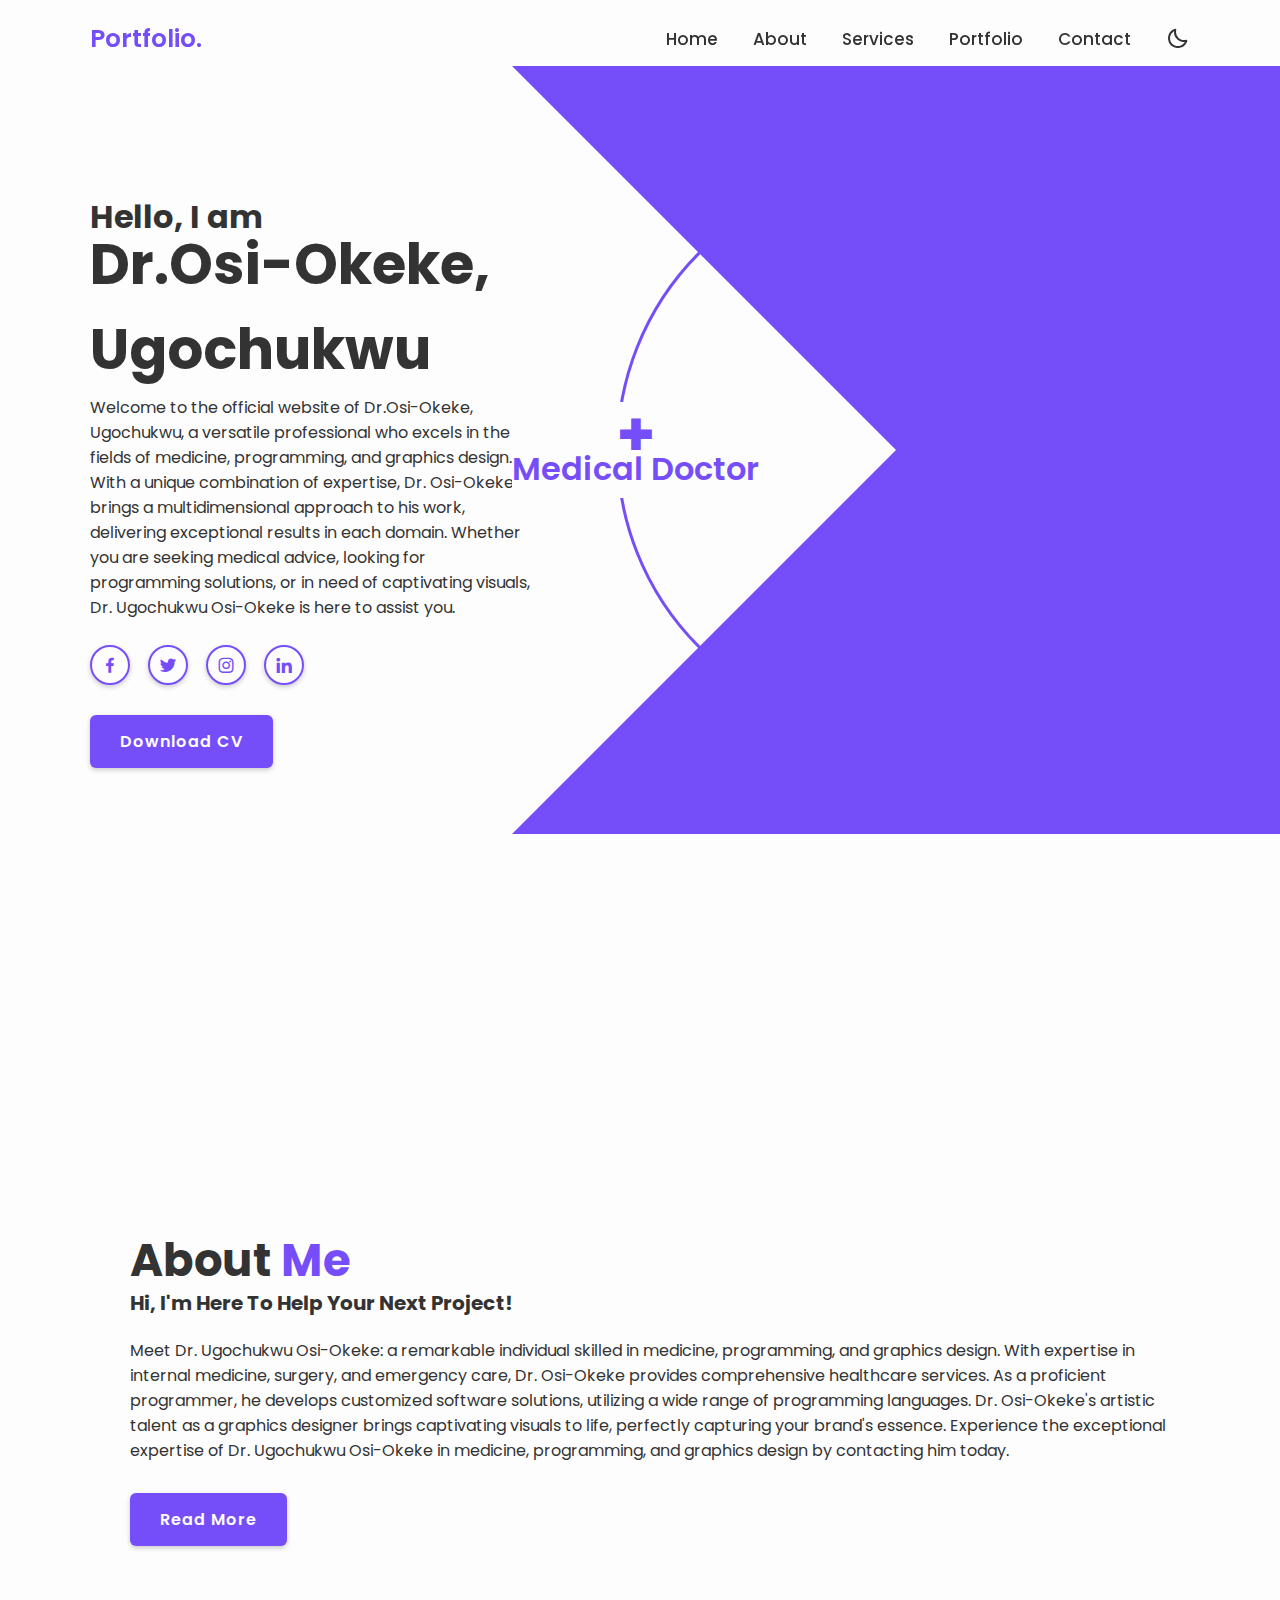
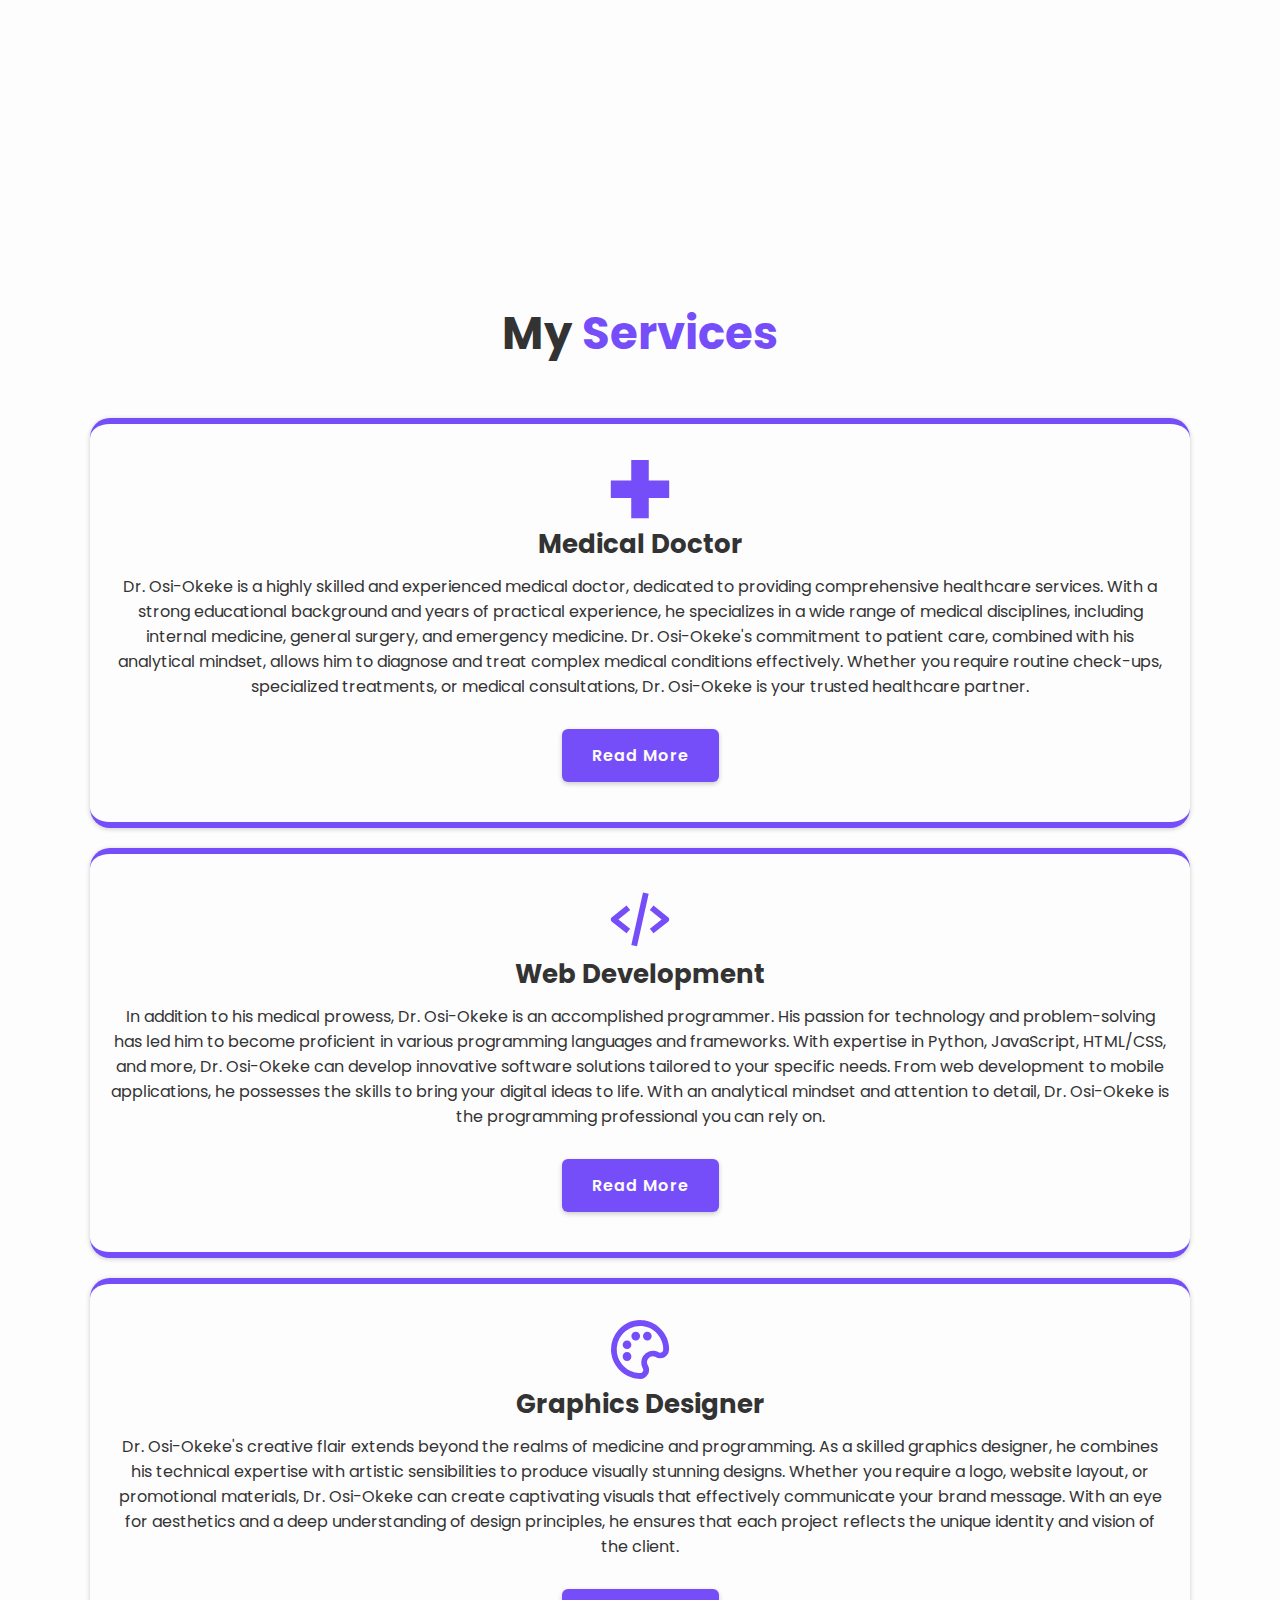
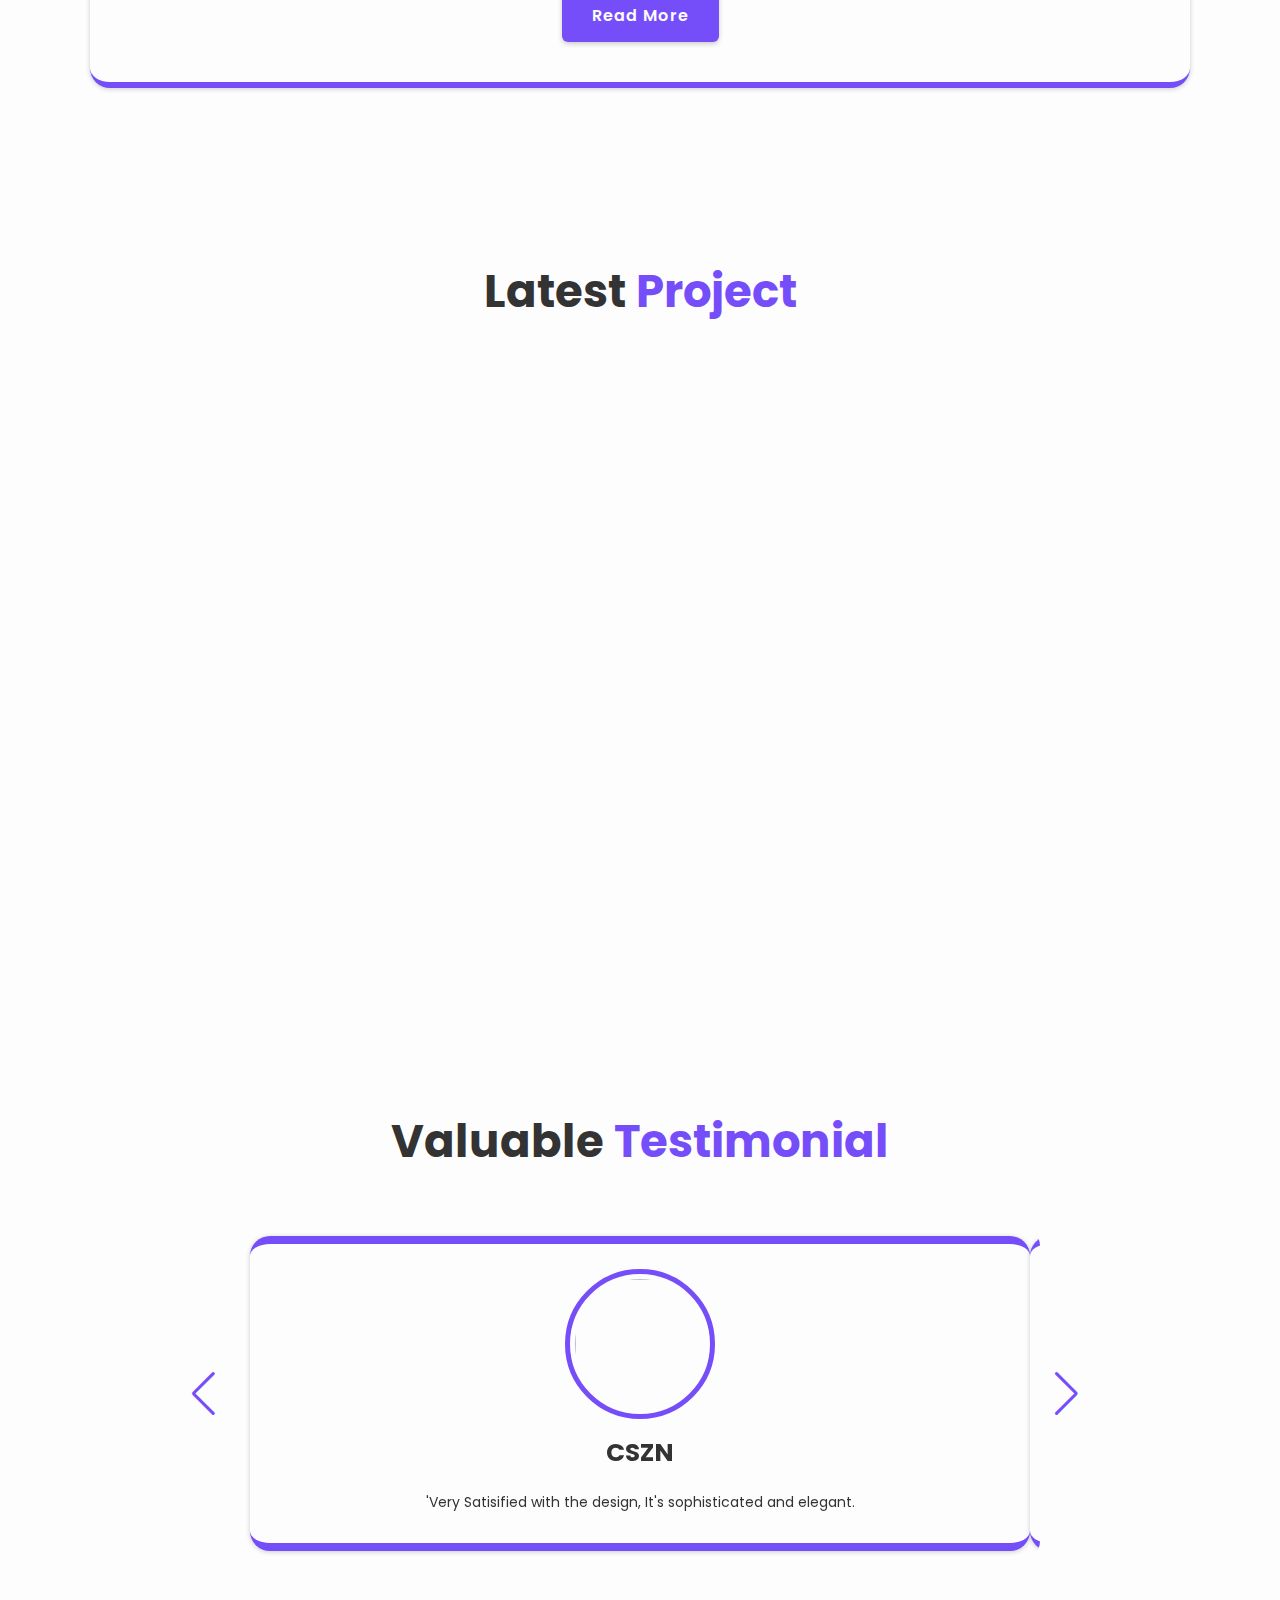
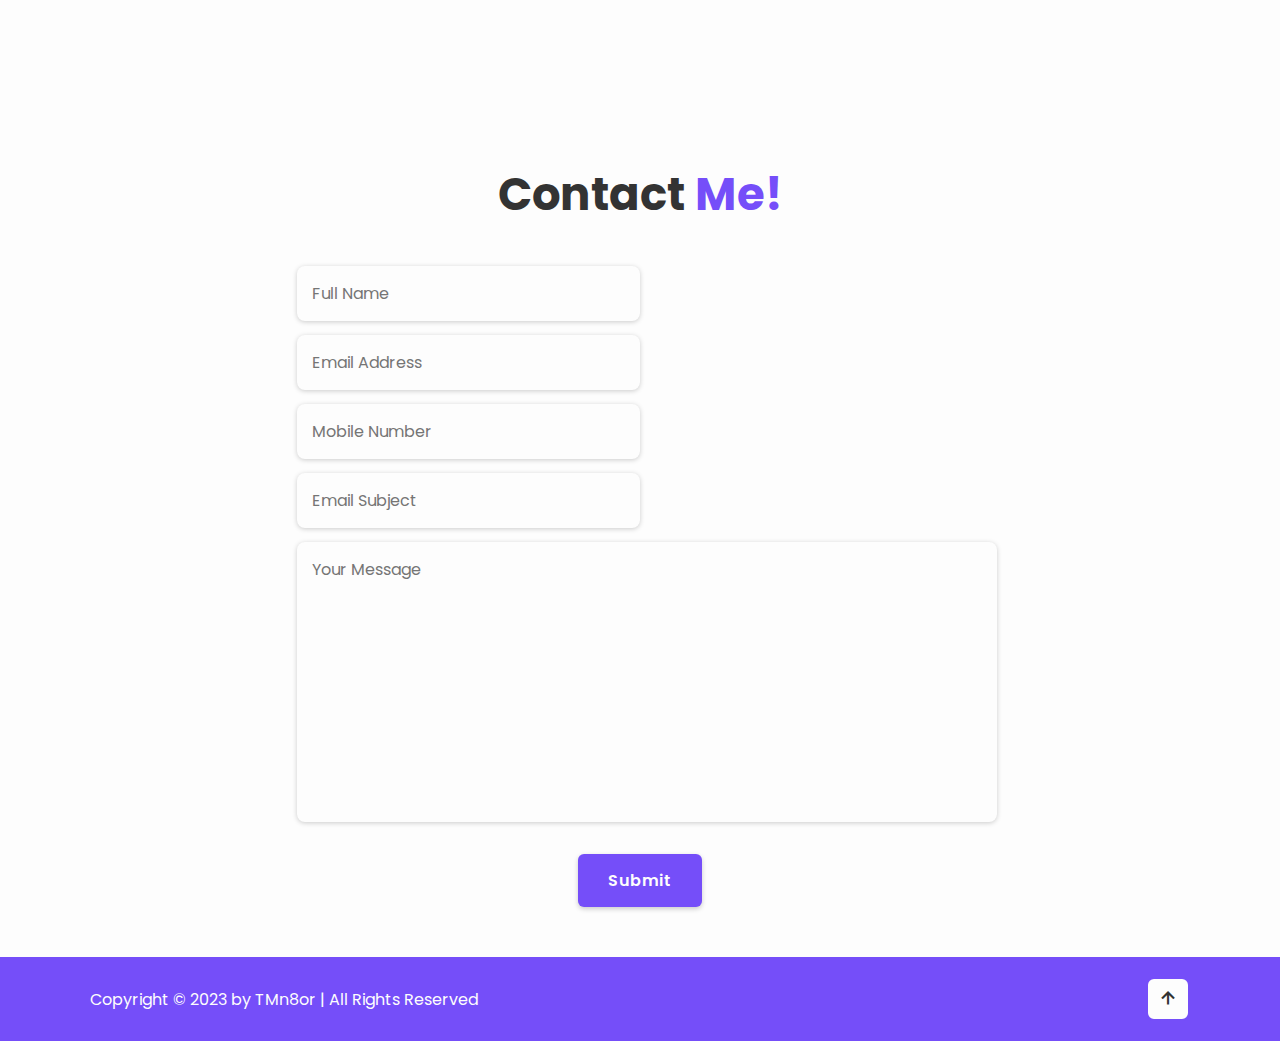
==== index.html @ 31e83e81 "Add files via upload" ====
<!DOCTYPE html>
<html lang="en">

<head>
  <meta charset="UTF-8">
  <meta http-equiv="X-UA-Compatible" content="IE=edge">
  <meta name="viewport" content="width=device-width, initial-scale=1.0">
  <title>Portfolio Personal</title>

<link rel="stylesheet" href="https://cdn.jsdelivr.net/npm/swiper@9/swiper-bundle.min.css" />

<link href='https://unpkg.com/boxicons@2.1.4/css/boxicons.min.css' rel='stylesheet'>

  <link rel="stylesheet" href="index.css">
</head>

<body>


  <header class="header">
    <a href="#" class="logo">Portfolio.</a>

    <nav class="navbar">
        <a href="#home" class="active">Home</a>
        <a href="#about">About</a>
        <a href="#services">Services</a>
        <a href="#portfolio">Portfolio</a>
        <a href="#contact">Contact</a>
    </nav>

    <div class="bx bx-moon" id="darkMode-icon"></div>

    <div class="bx bx-menu" id="menu-icon"></div>
  </header>


  <section class="home" id="home">
    <div class="home-content">
      <h3>Hello, I am</h3>
      <h1>Dr.Osi-Okeke, Ugochukwu</h1>
      <p> Welcome to the official website of Dr.Osi-Okeke, Ugochukwu, a versatile professional who excels in the fields of medicine,
      programming, and graphics design. With a unique combination of expertise, Dr. Osi-Okeke brings a multidimensional approach
      to his work, delivering exceptional results in each domain. Whether you are seeking medical advice, looking for
      programming solutions, or in need of captivating visuals, Dr. Ugochukwu Osi-Okeke is here to assist you.</p>

      <div class="social-media">
          <a href="https://www.facebook.com/ugochukwu.o.okeke"><i class='bx bxl-facebook'></i></a>
          <a href="https://twitter.com/Monsieur_Osi"><i class='bx bxl-twitter'></i></a>
          <a href="https://www.instagram.com/osi_.tm?utm_source=qr"><i class='bx bxl-instagram'></i></a>
          <a href="https://www.linkedin.com/public-profile/settings"><i class='bx bxl-linkedin'></i></a>
      </div>

      <a href="C:\Users\LENOVO\OneDrive\Desktop\Project I.O\New folder\source images\CV\Swift CV.docx" class="btn">Download CV</a>
    </div>

    <div class="profession-container">
      <div class="profession-box">
        <div class="profession" style="--i:0;"> 
          <i class='bx bx-plus-medical'></i>
           <h3>Medical Doctor</h3>
        </div>
        <div class="profession" style="--i:1;">
          <i class="bx bx-code-alt"></i>
          <h3>Web Developer</h3>
        </div>
        <div class="profession" style="--i:2;">
          <i class='bx bx-palette'></i>
          <h3>Graphics Designer</h3>
        </div>
        <div class="profession" style="--i:3;">
          <i class='bx bx-game'></i>
          <h3>Gamer</h3>
        </div>

        <div class="circle"></div>
      </div>

        <div class="overlay"></div>
    </div>

    <div class="home-img">
       <img src="C:\Users\LENOVO\OneDrive\Desktop\Project I.O\New folder\source images\image 1.png" alt="">
    </div>
          
  </section>

  <section class="about" id="about">
    <div class="about-img">
        <img src="C:\Users\LENOVO\OneDrive\Desktop\Project I.O\New folder\source images\image 12.png" alt="">
    </div>

    <div class="about-content">
      <h2 class="heading">About <span>Me</span></h2>
      <h3>Hi, I'm Here To Help Your Next Project!</h3>
      <p>Meet Dr. Ugochukwu Osi-Okeke: a remarkable individual skilled in medicine, programming, and graphics design. With expertise in
      internal medicine, surgery, and emergency care, Dr. Osi-Okeke provides comprehensive healthcare services. As a proficient
      programmer, he develops customized software solutions, utilizing a wide range of programming languages. Dr. Osi-Okeke's
      artistic talent as a graphics designer brings captivating visuals to life, perfectly capturing your brand's essence.
      Experience the exceptional expertise of Dr. Ugochukwu Osi-Okeke in medicine, programming, and graphics design by contacting him
      today.</p>
      <a href="#" class="btn">Read More</a>
    </div>
  </section>

<section class="services" id="services">
   <h2 class="heading">My<span> Services</span></h2>

   <div class="services-container">
    <div class="services-box">
      <i class='bx bx-plus-medical'></i>
      <h3>   Medical Doctor</h3>
      <p>Dr. Osi-Okeke is a highly skilled and experienced medical doctor, dedicated to providing comprehensive healthcare
      services. With a strong educational background and years of practical experience, he specializes in a wide range of
      medical disciplines, including internal medicine, general surgery, and emergency medicine. Dr. Osi-Okeke's commitment to
      patient care, combined with his analytical mindset, allows him to diagnose and treat complex medical conditions
      effectively. Whether you require routine check-ups, specialized treatments, or medical consultations, Dr. Osi-Okeke is
      your trusted healthcare partner.</p>
      <a href="#" class="btn">Read More</a>
    </div>

    <div class="services-container">
      <div class="services-box">
        <i class='bx bx-code-alt'></i>
        <h3>Web Development</h3>
        <p>In addition to his medical prowess, Dr. Osi-Okeke is an accomplished programmer. His passion for technology and
        problem-solving has led him to become proficient in various programming languages and frameworks. With expertise in
        Python, JavaScript, HTML/CSS, and more, Dr. Osi-Okeke can develop innovative software solutions tailored to your specific
        needs. From web development to mobile applications, he possesses the skills to bring your digital ideas to life. With an
        analytical mindset and attention to detail, Dr. Osi-Okeke is the programming professional you can rely on. </p>
        <a href="#" class="btn">Read More</a>
   </div>
  <div class="services-container">
    <div class="services-box">
      <i class='bx bx-palette'></i>
      <h3>Graphics Designer</h3>
      <p>Dr. Osi-Okeke's creative flair extends beyond the realms of medicine and programming. As a skilled graphics designer,
      he combines his technical expertise with artistic sensibilities to produce visually stunning designs. Whether you
      require a logo, website layout, or promotional materials, Dr. Osi-Okeke can create captivating visuals that effectively
      communicate your brand message. With an eye for aesthetics and a deep understanding of design principles, he ensures
      that each project reflects the unique identity and vision of the client. </p>
      <a href="#" class="btn">Read More</a>
    </div>


</section>

<section class="portfolio" id="portfolio">
  <h2 class="heading">Latest<span> Project</span></h2>
  <div class="portfolio-container">
    <div class="portfolio-box">
      <img src="C:\Users\LENOVO\OneDrive\Desktop\Project I.O\New folder\source images\image 5.png" alt="">
      <div class="portfolio-layer">
        <h4>Design Project</h4>
        <p>Sample 0 </p>
        <a href="#"><i class='bx bx-link-external'></i></a>
      </div>
    </div>

    <div class="portfolio-box">
      <img src="C:\Users\LENOVO\OneDrive\Desktop\Project I.O\New folder\source images\image 4.png"alt="">
      <div class="portfolio-layer">
        <h4>Design Project</h4>
        <p>Sample 1 </p>
        <a href="#"><i class='bx bx-link-external'></i></a>
      </div>
    </div>

    <div class="portfolio-box">
      <img src="C:\Users\LENOVO\OneDrive\Desktop\Project I.O\New folder\source images\image 7.png" alt="">
      <div class="portfolio-layer">
        <h4>Design Project</h4>
        <p>Sample 2</p>
        <a href="#"><i class='bx bx-link-external'></i></a>
      </div>
    </div>

    <div class="portfolio-box">
      <img src="C:\Users\LENOVO\OneDrive\Desktop\Project I.O\New folder\source images\image 2.jpg" alt="">
      <div class="portfolio-layer">
        <h4>Design Project</h4>
        <p>Sample 3 </p>
        <a href="#"><i class='bx bx-link-external'></i></a>
      </div>
    </div>

    <div class="portfolio-box">
      <img src="C:\Users\LENOVO\OneDrive\Desktop\Project I.O\New folder\source images\image 10.png" alt="">
      <div class="portfolio-layer">
        <h4>Design Project]</h4>
        <p>Sample 4</p>
        <a href="#"><i class='bx bx-link-external'></i></a>
      </div>
    </div>

    <div class="portfolio-box">
      <img src="C:\Users\LENOVO\OneDrive\Desktop\Project I.O\New folder\source images\image 9.png"alt="">
      <div class="portfolio-layer">
        <h4>Design Project</h4>
        <p>Sample 5 </p>
        <a href="#"><i class='bx bx-link-external'></i></a>
      </div>
    </div>
  </div>
</section>

<div class="testimonial-container">
  <h2 class="heading">Valuable<span> Testimonial</span></h2>
  
  
  <div class="testimonial-wrapper">
    <div class="testimonial-box mySwiper">
      <div class="testimonial-content swiper-wrapper">
        <div class="testimonial-slide swiper-slide">
          <img src="C:\Users\LENOVO\OneDrive\Desktop\Project I.O\New folder\source images\image 6.png" alt="">
          <h3>CSZN</h3>
          <p>'Very Satisified with the design, It's sophisticated and elegant.</p>
        </div>

        <div class="testimonial-slide swiper-slide">
          <img src= "C:\Users\LENOVO\OneDrive\Desktop\Project I.O\New folder\source images\image 13.png" alt="">
          <h3>UNMSA</h3>
          <p>'Been partners for years and the delivery of designs is efficient and exceptional'.</p>
        </div>

        <div class="testimonial-slide swiper-slide">
         <img src="C:\Users\LENOVO\OneDrive\Desktop\Project I.O\New folder\source images\image 7.png" alt="">
         <h3>Navire</h3>
         <p>'Great work. Very Satisified'</p>
        </div>
      </div>


      <div class="swiper-button-next"></div>
      <div class="swiper-button-prev"></div>
      <div class="swiper-pagination"></div>


    </div>
  </div>
</div>


<section class="contact" id="contact">
     <h2 class="heading">Contact<span> Me!</span></h2>

      <form action="submit.php" method="POST">
        <div class="input-box">
          <input type="text" placeholder="Full Name" id="fullname" name="fullname" required>
          <input type="email" placeholder="Email Address" id="email" name="email" required>
        </div>
        <div class="input-box">
          <input type="number" placeholder="Mobile Number" id="mobile" name="mobile" required>
          <input type="text" placeholder="Email Subject" id="subject" name="subject" required>
        </div>
        <textarea name="message" id="message" cols="30" rows="10" placeholder="Your Message" required></textarea>
        <input type="submit" value="Submit" class="btn">
      </form>
</section>


<footer>
  <div class="footer-text">
      <p>Copyright &copy; 2023 by TMn8or | All Rights Reserved</p>
  </div>

  <div class="footer-iconTop">
    <a href="#home"><i class='bx bx-up-arrow-alt'></i></a>
  </div>
</footer>

    <script src="https://unpkg.com/scrollreveal"></script>

    <script src="https://cdn.jsdelivr.net/npm/swiper@9/swiper-bundle.min.js"></script>

    <script src="C:\Users\LENOVO\OneDrive\Desktop\Project I.O\New folder\index.js"></script>

</body>

</html>
---- index.css ----
@import url('https://fonts.googleapis.com/css2?family=Poppins:ital,wght@0,100;0,200;0,300;0,400;0,500;0,600;0,700;0,800;0,900;1,700&display=swap');

* {
    margin: 0;
    padding: 0;
    box-sizing: border-box;
    text-decoration: none;
    border: none;
    outline: none;
    scroll-behavior: smooth;
    font-family: 'Poppins', sans-serif;
}

:root {
  --bg-color: #fdfdfd;
  --text-color: #333;
  --main-color: #754ef9;
  --white-color: #fdfdfd;
  --shadow-color: rgba(0, 0, 0, .2);
}

.dark-mode {
    --bg-color: #0b061f;
    --text-color: #fdfdfd;
    --shadow-color: rgba(0, 0, 0, .7);
}

html {
    font-size: 62.5%;
    overflow-x: hidden;
}

body{
   background: var(--bg-color);
   color: var(--text-color);
}

.header {
   position: fixed;
   top: 0;
   left: 0;
   width: 100%;
   padding: 2rem 7%;
   background: transparent;
   display: flex;
   align-items: center;
   z-index: 100;
   transition: .5s;
}

.header.sticky {
    background: var(--bg-color);
    box-shadow: 0 .1rem 1rem var(--shadow-color);
}

.logo {
    font-size: 2.5rem;
    color: var(--main-color);
    font-weight: 600;
    cursor: default;
    margin-right: auto;
}

.navbar {
    display: flex;
    justify-content: space-between;
    align-items: center;
    height: 100%;
    transition: all 0.3s ease-in-out;
}

.navbar a {
    position: relative;
    font-size: 1.7rem;
    color: var(--text-color);
    font-weight: 500;
    margin-left: 3.5rem;
}

.header.sticky .navbar a {
    color: var(--text-color)
}

.header.sticky .navbar a.active {
    color: var(--main-color);
}

.navbar a.active::before {
   content: '';
   position: absolute;
   left: 0;
   bottom: -6px;
   width: 100%;
   height: .2rem;
   background: var(--white-color);
}

.header.sticky .navbar a::before {
    background: var(--main-color);
    opacity: .7;
}

#darkMode-icon {
    font-size: 2.4rem;
    color: var(--text-color);
    cursor: pointer;
    padding-left: 35px;
}

.header.sticky #darkmode-icon {
    color: var(--text-color);
    opacity: .9 ;
}


#menu-icon {
    font-size: 3.6rem;
    color: var(--text-color);
    display: none;
}



section {
    min-height: 100vh;
    padding: 10rem 7% 2rem;
}

.home {
    display: flex;
    align-items: center;
}

.home .home-content{
    max-width: 44rem;  
}

.home-content h3{
    font-size: 3.2rem;
    font-weight: 700;
    line-height: .3;

}

.home-content h1{
    font-size: 5.6rem;
    font-weight: 700;
    margin-bottom: .3rem;
}

.home-content p{
    font-size: 1.6rem;
}

.home-content .social-media a{
    display: inline-flex;
    justify-content: center;
    align-items: center;
    width: 4rem;
    height: 4rem;
    background: transparent;
    border: .2rem solid var(--main-color);
    border-radius: 50%;
    box-shadow: 0 .2rem .5rem var(--shadow-color);
    font-size: 2rem;
    color: var(--main-color);
    margin: 2.5rem 1.5rem 3rem 0;
}

.home-content .social-media a:hover {
    background: var(--main-color);
    color: var(--white-color);
}

.btn{
    display: inline-block;
    padding: 1.2rem 2.8rem;
    background: var(--main-color);
    border-radius: .6rem;
    box-shadow: 0 .2rem .5rem var(--shadow-color);
    font-size: 1.6rem;
    color: var(--white-color);
    letter-spacing: .1rem;
    font-weight: 600;
    border: .2rem solid transparent;
    transition: .5s ease;
}

.btn:hover {
    background: transparent;
    color: var(--main-color);
    border-color: var(--main-color);
}

.home .profession-container {
    position: absolute;
    top: 50%;
    right: 0;
    transform: translateY(-50%);
    width: 768px;
    height: 768px;
    overflow: hidden;
    pointer-events: none;
}

.home .profession-container .profession-box{
    position: absolute;
    top: 0;
    right: 0;
    width: 768px;
    height: 768px;
    border-radius: 50%;
    display: flex;
    justify-content: center;
    align-items: center;
    animation: professionRotate 13s ease-out infinite;
}

@keyframes professionRotate {
    0%,
    20% {
        transform: rotate(-0deg);
    }
    25%,
    45% {
        transform: rotate(-90deg);
    }
    50%,
    70% {
        transform: rotate(-180deg);
    }
    75%,
    95% {
        transform: rotate(-270deg);
    }
    100% {
        transform: rotate(-360deg);
    }
}

.home .profession-box .profession {
    position: absolute;
    left: 0;
    display: flex;
    align-items: center;
    flex-direction: column;
    color: var(--main-color);
    transform: rotate(calc(360deg / 4 * var(--i)));
    transform-origin: 384px;
    background: var(--bg-color);
    padding: 13px 0;
}

.home .profession-box .profession:nth-child(1){
    margin-right: 15px;
}

.home .profession-box .profession:nth-child(2),
.home .profession-box .profession:nth-child(4) {
    padding-bottom: 20px;
}
.home .profession i{
    font-size: 3.8rem;
}

.home .profession h3{
    font-size: 3.2rem;
    line-height: 1;
    font-weight: 600;
}

.home .profession-box .circle{
    width: 560px;
    height: 560px;
    border: 3px solid var(--main-color);
    border-radius: 50%;
}

.home .profession-container .overlay {
    position: absolute;
    top: 0;
    right: 0;
    width: 0;
    height: 0;
    border-top: 384px solid var(--main-color);
    border-right: 384px solid var(--main-color);
    border-bottom: 384px solid var(--main-color);
    border-left: 384px solid transparent;
}

.home-img img {
    position: absolute;
    bottom: 0;
    right: 0;
    width: 45%;
    pointer-events: none;
    padding: 1rem;
    padding-left: 9rem;
}

span {
    color: var(--main-color);
}

.about {
    display: flex;
    justify-content: center;
    align-items: center;
    gap: 4rem;
}

.about-img img {
    width: 40vw;
}

.heading {
    font-size: 4.5rem;
    text-align: center;
}

.about-content h2 {
    text-align: left;
    line-height: 1.2;
}

.about-content h3 {
    font-size: 2rem;
}

.about-content p {
    font-size: 1.6rem;
    margin: 2rem 0 3rem;
}

.services {
    min-height: auto;
    padding-bottom: 7rem;
}

.services h2{
    margin-bottom: 5rem;
}

.services .services-container {
    display: flex;
    justify-content: center;
    align-items: center;
    flex-wrap: wrap;
    gap: 2rem;
}

.services-container .services-box {
    flex: .1 1 auto;
    background: var(--bg-color);
    padding: 3rem 2rem 4rem;
    border-radius: 2rem;
    box-shadow: 0 .1rem .5rem var(--shadow-color);
    text-align: center;
    border-top: .6rem solid var(--main-color);
    border-bottom: .6rem solid var(--main-color);
    transition: .5s ease;
}

.services-container .services-box:hover {
    box-shadow: 0 .1rem 2rem var(--shadow-color);
    transform: scale(1.02);
}

.services-box i {
    font-size: 7rem;
    color: var(--main-color);
}

.services-box h3{
    font-size: 2.6rem;
    transition: .5s ease;
}

.services-box:hover h3{
    color: var(--main-color);
}

.services-box p{
    font-size: 1.6rem;
    margin: 1rem 0 3rem;
}

.portfolio {
    padding-bottom: 10rem;
}

.portfolio h2{
    margin-bottom: 4rem;
}

.portfolio .portfolio-container {
    display: grid;
    grid-template-columns: repeat(3, 1fr);
    align-items: center;
    gap: 10px;
}

.portfolio-container .portfolio-box {
    position: relative;
    display: flex;
    border-radius: 2rem;
    box-shadow: 0 0 1rem rgba(0, 0, 0, .1);
    overflow: hidden;
}

 .portfolio-box img {
    width: 100%;
    transition: .5s ease;
 }

.portfolio-box:hover img {
    transform: scale(1.1);
}

 .portfolio-box .portfolio-layer {
    position: absolute;
    bottom: 0;
    left: 0;
    width: 100%;
    height: 100%;
    background: linear-gradient(rgba(0, 0, 0, .1),var(--main-color));
    color: var(--white-color);
    display: flex;
    justify-content: center;
    align-items: center;
    flex-direction: column;
    text-align: center;
    padding: 0 4rem;
    opacity: 0;
    transition: .5s ease;
 }

.portfolio-box:hover .portfolio-layer {
    opacity: 1;
}

 .portfolio-layer h4 {
    font-size: 3rem;
 }

 .portfolio-layer p {
    font-size: 1.6rem;
    margin: 3rem 0 1rem;
 }

 .portfolio-layer a {
    display: inline-flex;
    justify-content: center;
    align-items: center;
    width: 5rem;
    height: 5rem;
    background: var(--white-color);
    border-radius: 50%;
 }

 .portfolio-layer a i {
    font-size: 2rem;
    color: #333;
 }

 .testimonial-container {
    display: flex;
    align-items: center;
    flex-direction: column;
    width: 100%;
    padding: 5rem 1rem;
 }

 .testimonial-container .testimonial-wrapper {
    position: relative;
    max-width: 90rem;
    width: 100%;
    padding: 5rem;
 }


.testimonial-wrapper .testimonial-box {
    padding: 1rem;
    border-radius: 2rem;
    overflow: hidden;
}

 .testimonial-content .testimonial-slide {
    display: flex;
    align-items: center;
    flex-direction: column;
    background: var(--bg-color);
    border-radius: 2rem;
    box-shadow: 0 .1rem .5rem var(--shadow-color);
    padding: 3rem 5rem;
    border-top: .8rem solid var(--main-color);
    border-bottom: .8rem solid var(--main-color);
 }

 .testimonial-slide img {
    width: 14rem;
    height: 14rem;
    object-fit: cover;
    border-radius: 50%;
    border: .5rem solid var(--bg-color);
    outline: .5rem solid var(--main-color);
 }

 .testimonial-slide h3 {
    font-size: 2.5rem;
    margin: 2rem 0;
 }

 .testimonial-slide p {
    font-size: 1.4rem;
    text-align: center;
 }

 .testimonial-box .swiper-button-next,
 .testimonial-box .swiper-button-prev {
     color: var(--main-color);
 }

 .testimonial-box .swiper-button-prev {
    right: 0;
 }

 .testimonial-box .swiper-button-prev {
    left: 0;
 }

 .testimonial-box .swiper-pagination-bullet{
    background: rgba(0, 0, 0, .8);
 }

 .testimonial-box .swiper-pagination-bullet-active {   background: var(--main-color);
 }


.contact h2 {
    margin-bottom: 3rem;
}

.contact form {
    max-width: 70rem;
    margin: 1rem auto;
    text-align: center;
    margin-bottom: 3rem;
}

.contact form .input-box {
    display: flex;
    justify-content: space-between;
    flex-wrap: wrap;

}

.contact form .input-box input, .contact form textarea {
    width: 100%;
    padding: 1.5rem;
    font-size: 1.6rem;
    color: var(--text-color);
    background: var(--bg-color);
    border-radius: .8rem;
    margin: .7rem;
    box-shadow: 0 .1rem .5rem var(--shadow-color);
}

.contact form .input-box input {
    width: 49%;
}

.contact form textarea {
    resize: none;
}

.contact form .btn {
    margin-top: 2rem;
    cursor: pointer;
}

footer {
    display:flex;
    justify-content: space-between;
    align-items: center;
    flex-wrap: wrap;
    padding: 2rem 7%;
    background: var(--main-color);
}


.footer-text p {
    font-size: 1.6rem;
    color: var(--white-color);
}

.footer-iconTop a {
    display: inline-flex;
    justify-content: center;
    align-items: center;
    padding: .8rem;
    background: var(--white-color);
    border-radius: .8rem;
    border: .2rem solid var(--main-color);
    outline: .2rem solid transparent;
    transition: .5s ease;
}

.footer-iconTop a:hover {
    outline-color: var(--white-color);
}


.footer-iconTop a i {
    font-size: 2.4rem;
    color: #333;
}



@media (max-width: 1200px) {
    html {
        font-size: 55%;
    }

    .home .portfolio-container {
        height: 85.8rem;
    }

    .home .portfolio-container .profession-box {
        right: -12rem;
        height: 85.8rem;
    }

    .home .portfolio-container .overlay {
        right: -9rem;
    }
}

@media (max-width: 1024px) {
    .header {
        padding: 2rem 3%;
    }

    section {
        padding: 10rem 3% 2rem;
    }

    .home .portfolio-container .portfolio-box {
        right: -22rem;
    }

    .home .portfolio-container .overlay {
        right: -15rem;
    }
}

@media (max-width: 991px) {
    .navbar a:nth-child(1),
    .navbar a:nth-child(2) {
    color: var(--main-color);
    }

    .navbar a.active::before {
        background: var(--main-color);
        opacity: .7;
    }

    .home .home-content {
        max-width: 50rem;
    }

    .home .portfolio-container .portfolio-box{
        right: -45rem;
    }

    .home .portfolio-container .overlay {
        right: -39.5rem;
    }

    .home-img img {
        display: none;
    }

}

.services,
.portfolio {
    padding-bottom: 7rem;
}

.contact {
    min-height: auto;
}

.footer {
    padding: 2rem 3%;
}

@media (max-width: 768px) {
    #menu-icon {
        display: block;
    }


    #darkMode-icon {
        position: absolute;
        right: 7rem;
        font-size: 2.6rem;
        color: var(--text-color);
        margin-bottom: .1rem;
    }



    .navbar {
        position: absolute;
        top: 100%;
        left: 0;
        width: 100%;
        padding: 1rem 3%;
        background: var(--bg-color);
        border-top: .1rem solid rgba(0, 0, 0, .2);
        box-shadow: 0 .5rem 1rem 0,0,0,rgba(0, 0, 0, .1);
        display: none;
    }

    .navbar.active {
         display: block;
    }

    .navbar a {
        display: block;
        font-size: 2rem;
        margin: 3rem 0;
        color: var(--text-color);
    }

    .navbar a:nth-child(1),
    .navbar a:nth-child(2) {
        color: var(--text-color);
    }

    .navbar a.active {
        color: var(--main-color);
    }

    .navbar a::before {
        display: none;
    }

    .home {
        padding: 0 3% 23rem;
        justify-content: center;
        text-align: center;
    }

    .home-content h3 {
        font-size: 2.6rem;
    }

    .home-content h1 {
        font-size: 5rem;
    }

    .home-content .social-media a {
        margin: 2.5rem .75rem 3rem;
    }

    .home .profession-container {
        left: 0;
        width: 100%;
        height: 100%;
    }

    .home .profession-container .profession-box {
        position: fixed;
        top: 60%;
        left: 0;
        border-radius: 0;
        width: 100%;
    }

    .home .profession-box .profession {
        padding: 0 13px;
        left: auto;
        transform-origin: 0;
    }

    .home .profession-box .profession:nth-child(1) {
        transform: rotate(-90deg) translate(-120px, -210px);
    }

    .home .profession-box .profession:nth-child(1) i {
            margin-right: 0;
    }

    .home .profession-box .profession:nth-child(2) {
        transform: rotate(0deg) translate(0, -335px);
    }

    .home .profession-box .profession:nth-child(3) {
        transform: rotate(90deg) translate(-115px, -450px);
    }

    .home .profession-box .profession:nth-child(4) {
        transform: rotate(180deg) translate(-220px, -335px);
    }

    .home .profession-box .circle {
        position: fixed;
        width: 670px;
        height: 670px;
        z-index: -1;
    }
    


    .home .profession-container .overlay {
        position: fixed;
        top: 70rem;
        left: 50%;
        right: 0;
        transform: rotate(90deg) translate(-50%, 50%) scaleY(3);
        border-width: 23.9rem;
    }

    .about {
        flex-direction: column-reverse;
        text-align: center;
    }

    .about-content h2 {
        text-align: center;
    }

    .about-img img {
        width: 70vw;
        margin-top: -2rem;
    }

    .services h2,
    .portfolio h2 {
        margin-bottom: 3rem;
    }

    .portfolio .portfolio-container {
        grid-template-columns: repeat(2, 1fr);
    }

    .testimonial-container .testimonial-wrapper {
        padding: 5rem 0;
    }

    .testimonial-content .testimonial-slide {
        padding: 3rem 2rem;
    }

    .testimonial-box .swiper-button-next,
    .testimonial-box .swiper-button-prev {
        display: none;
    }
}

@media (max-width: 617px) {
    .portfolio .portfolio-container {
        grid-template-columns: 1fr;
    }
}

@media (max-width: 450px) {
    html {
        font-size: 50%;
    }

    #darkMode-icon {
        right: 6rem;
    }

    .home {
        padding: 0 3% 30rem;
    }

    .home .profession-box .profession:nth-child(1) {
        transform: rotate(-90deg) translate(-110px, -220px);
    }

    .home .profession-box .profession:nth-child(2) {
        transform: rotate(0deg) translate(5px, -335px);
    }

        .home .profession-box .profession:nth-child(3) {
            transform: rotate(90deg) translate(-105px, -440px);
        }

        .home .profession-box .profession:nth-child(4) {
            transform: rotate(180deg) translate(-210px, -335px);
        }

        .contact form .input-box input {
            width: 100%;
        }
}


@media (max-width: 365px) {
    .about-img img {
        width: 90vw;
    }

    .footer {
        flex-direction: column-reverse;
    }

    .footer p {
        text-align: center;
        margin-top: 2rem;
    }
}
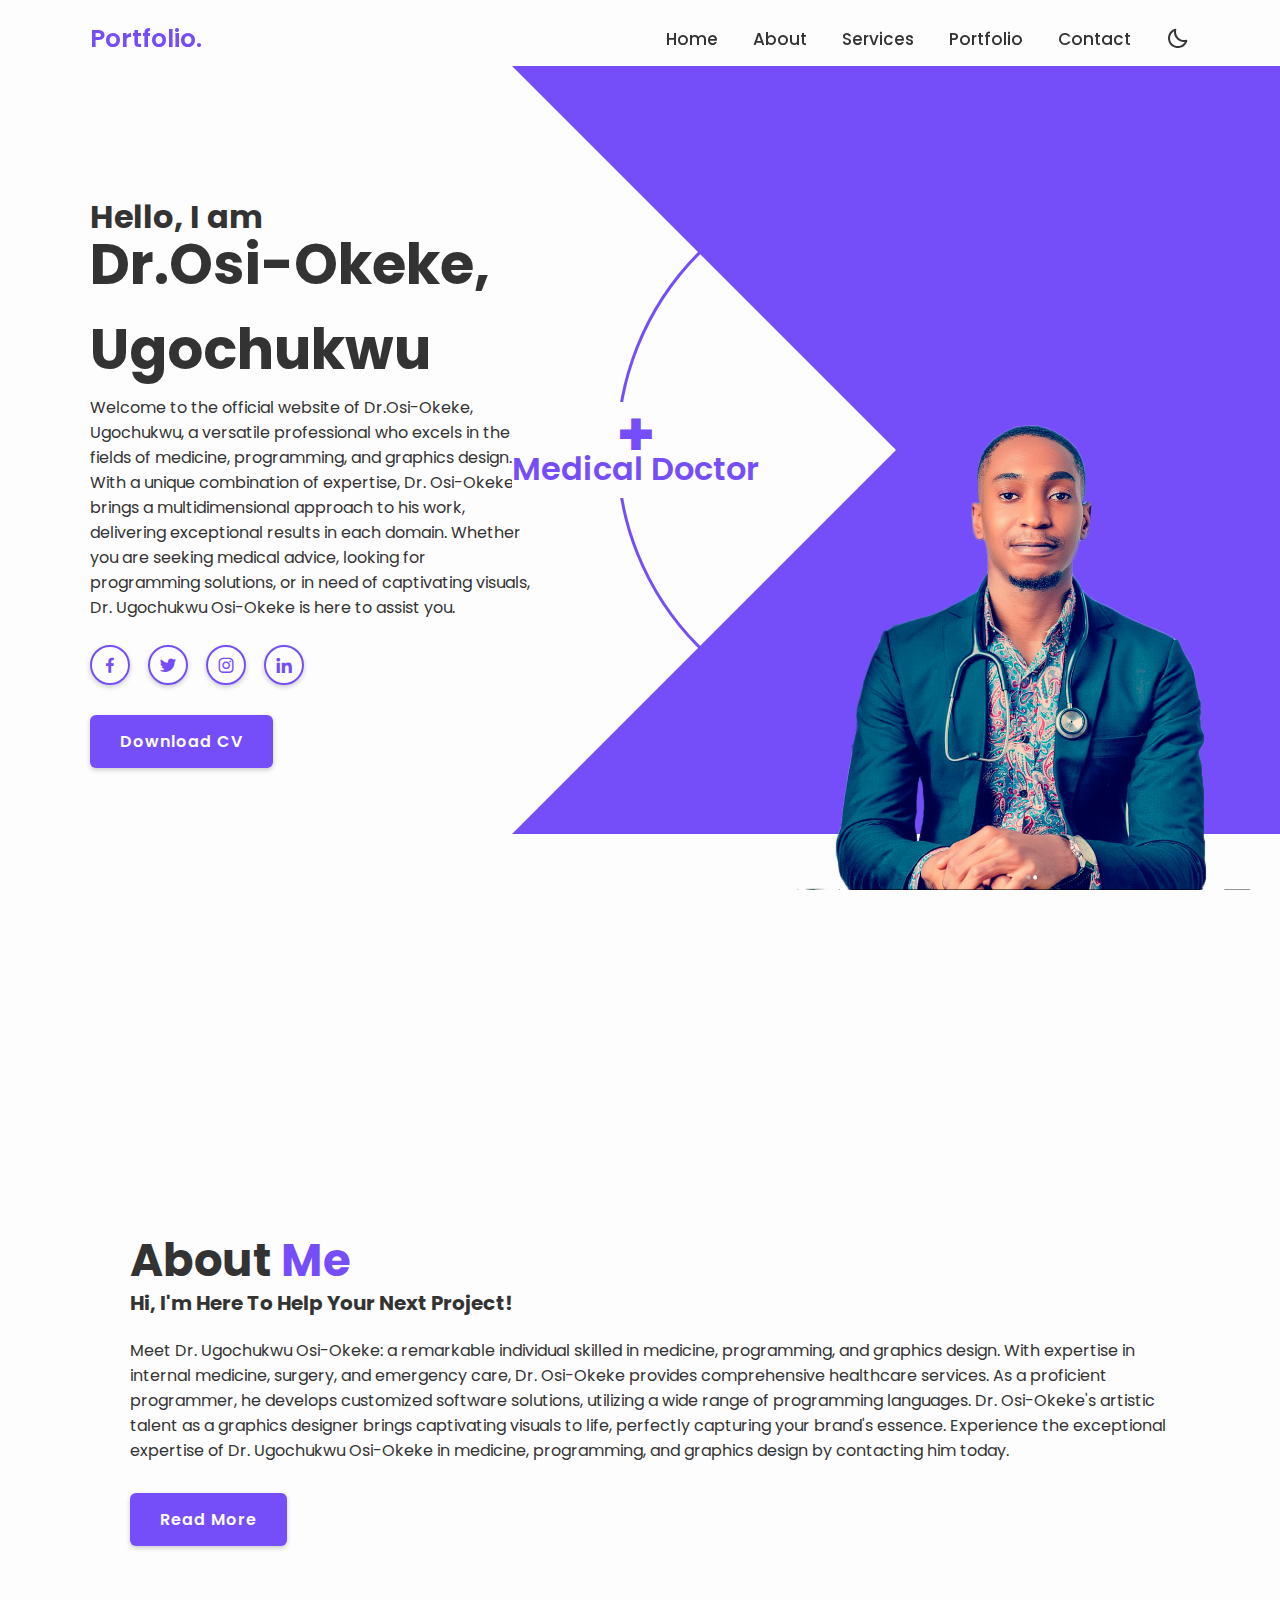
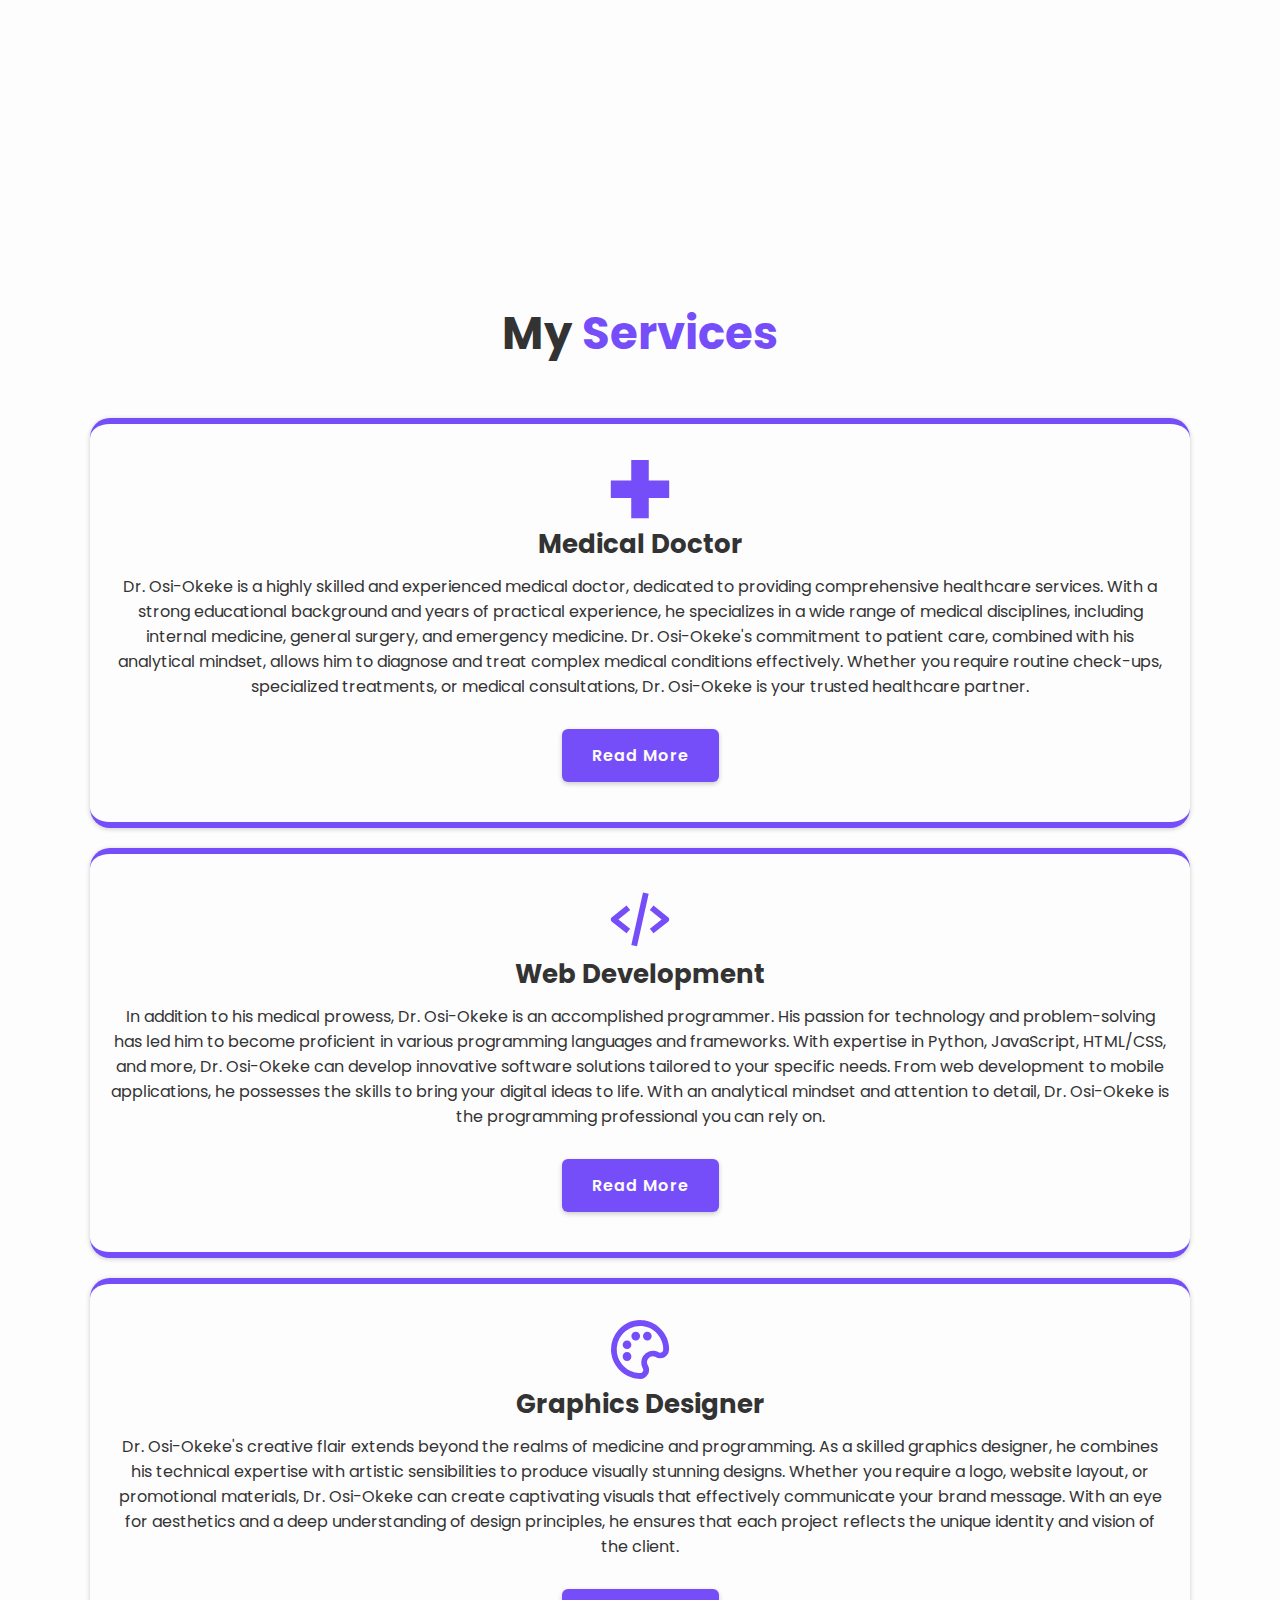
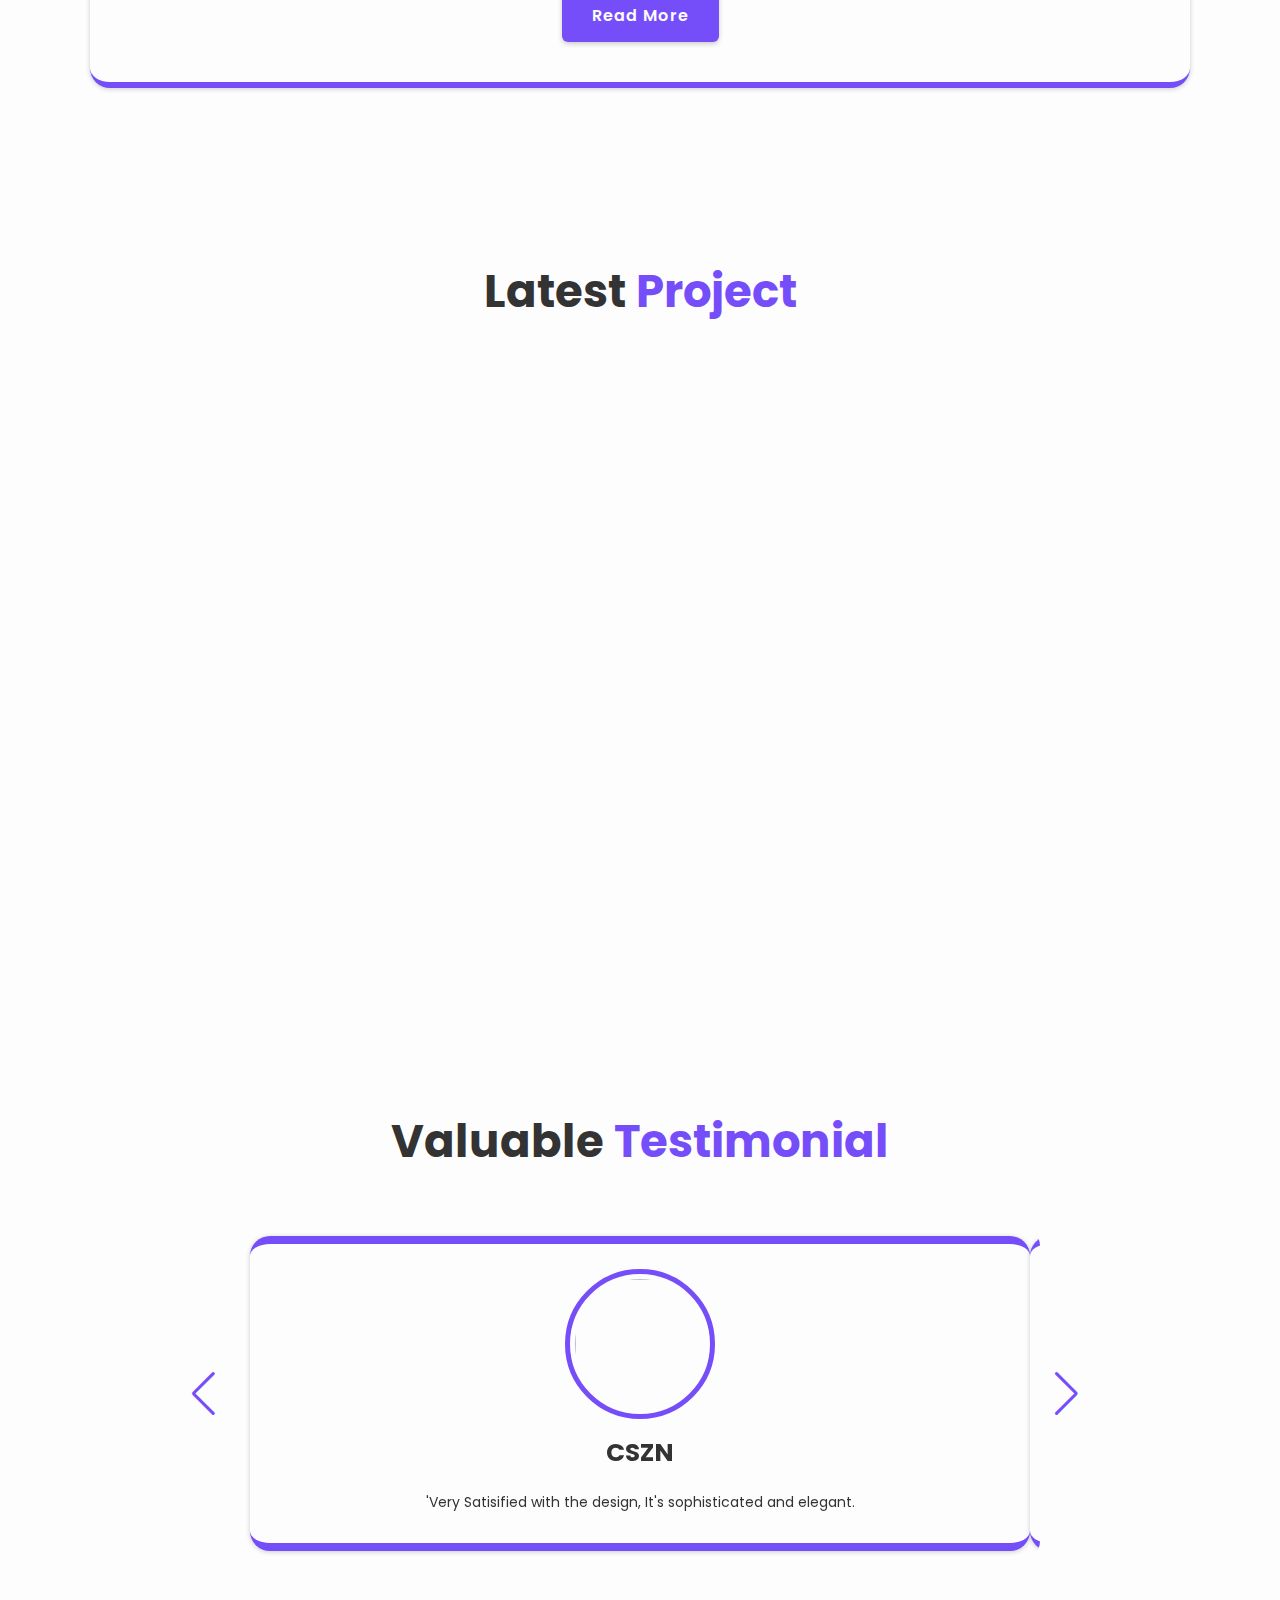
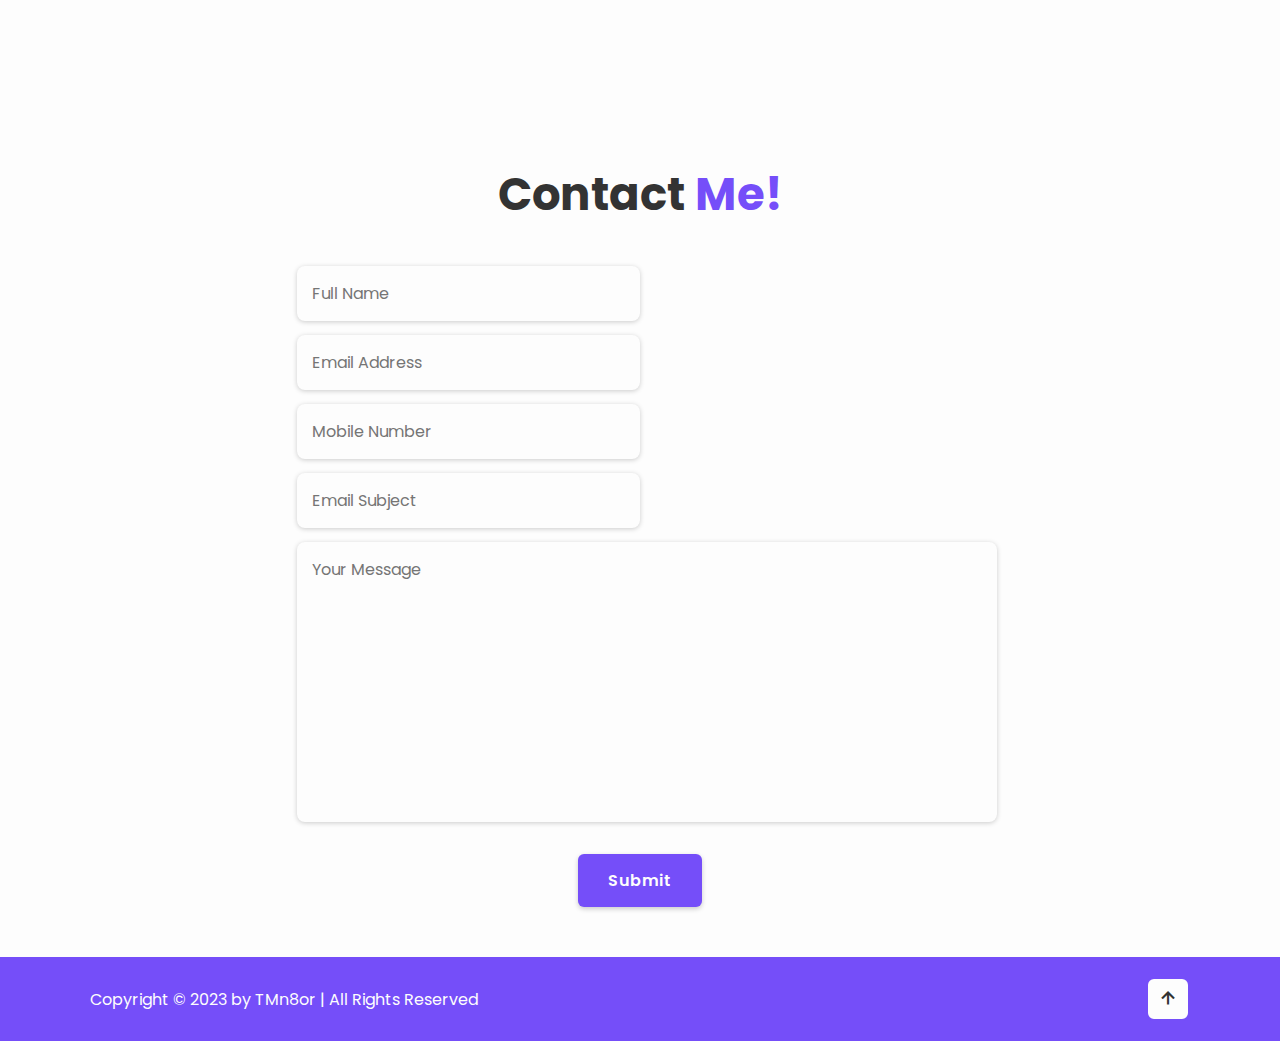
==== commit eab9c647: "Update index.html image trial" ====
--- a/index.html
+++ b/index.html
@@ -50,7 +50,7 @@
           <a href="https://www.linkedin.com/public-profile/settings"><i class='bx bxl-linkedin'></i></a>
       </div>
 
-      <a href="C:\Users\LENOVO\OneDrive\Desktop\Project I.O\New folder\source images\CV\Swift CV.docx" class="btn">Download CV</a>
+      <a href="CV\Swift CV.docx" class="btn">Download CV</a>
     </div>
 
     <div class="profession-container">
@@ -79,7 +79,7 @@
     </div>
 
     <div class="home-img">
-       <img src="C:\Users\LENOVO\OneDrive\Desktop\Project I.O\New folder\source images\image 1.png" alt="">
+       <img src="source images\image 1.png" alt="">
     </div>
           
   </section>
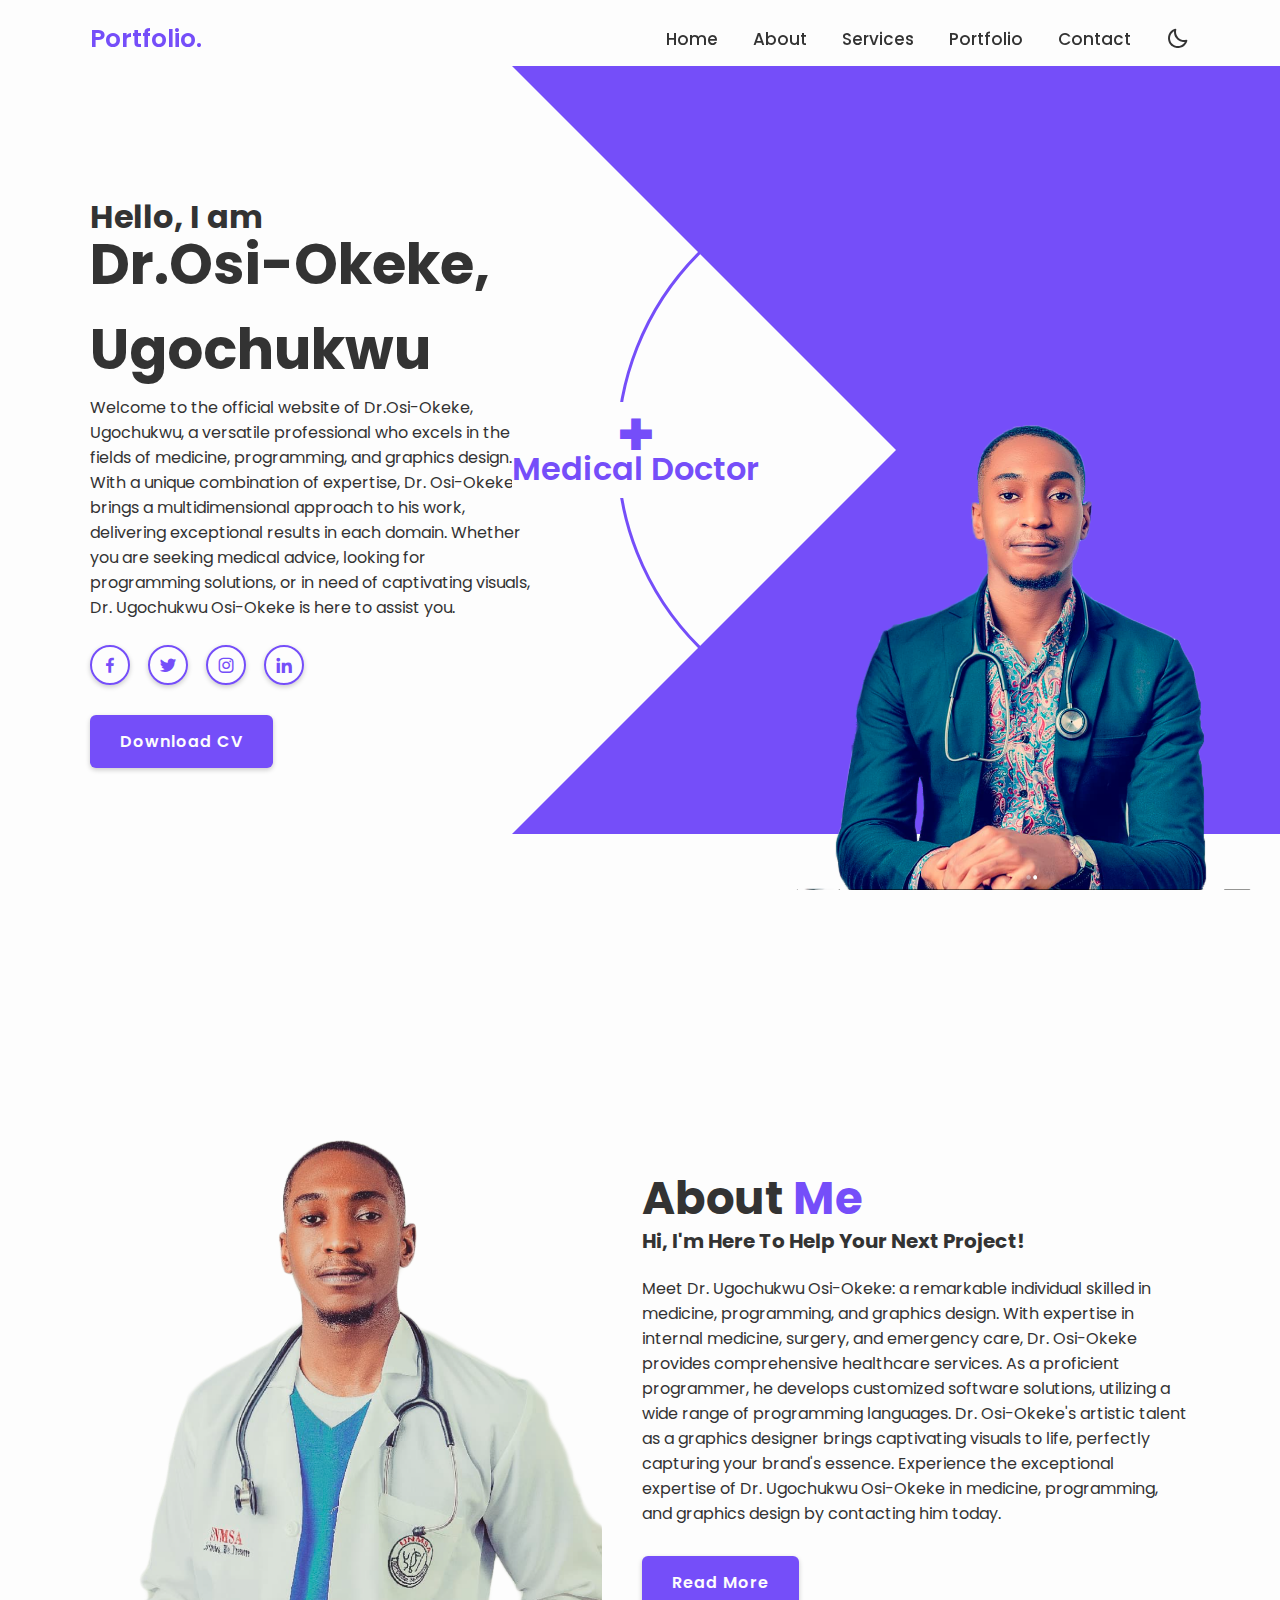
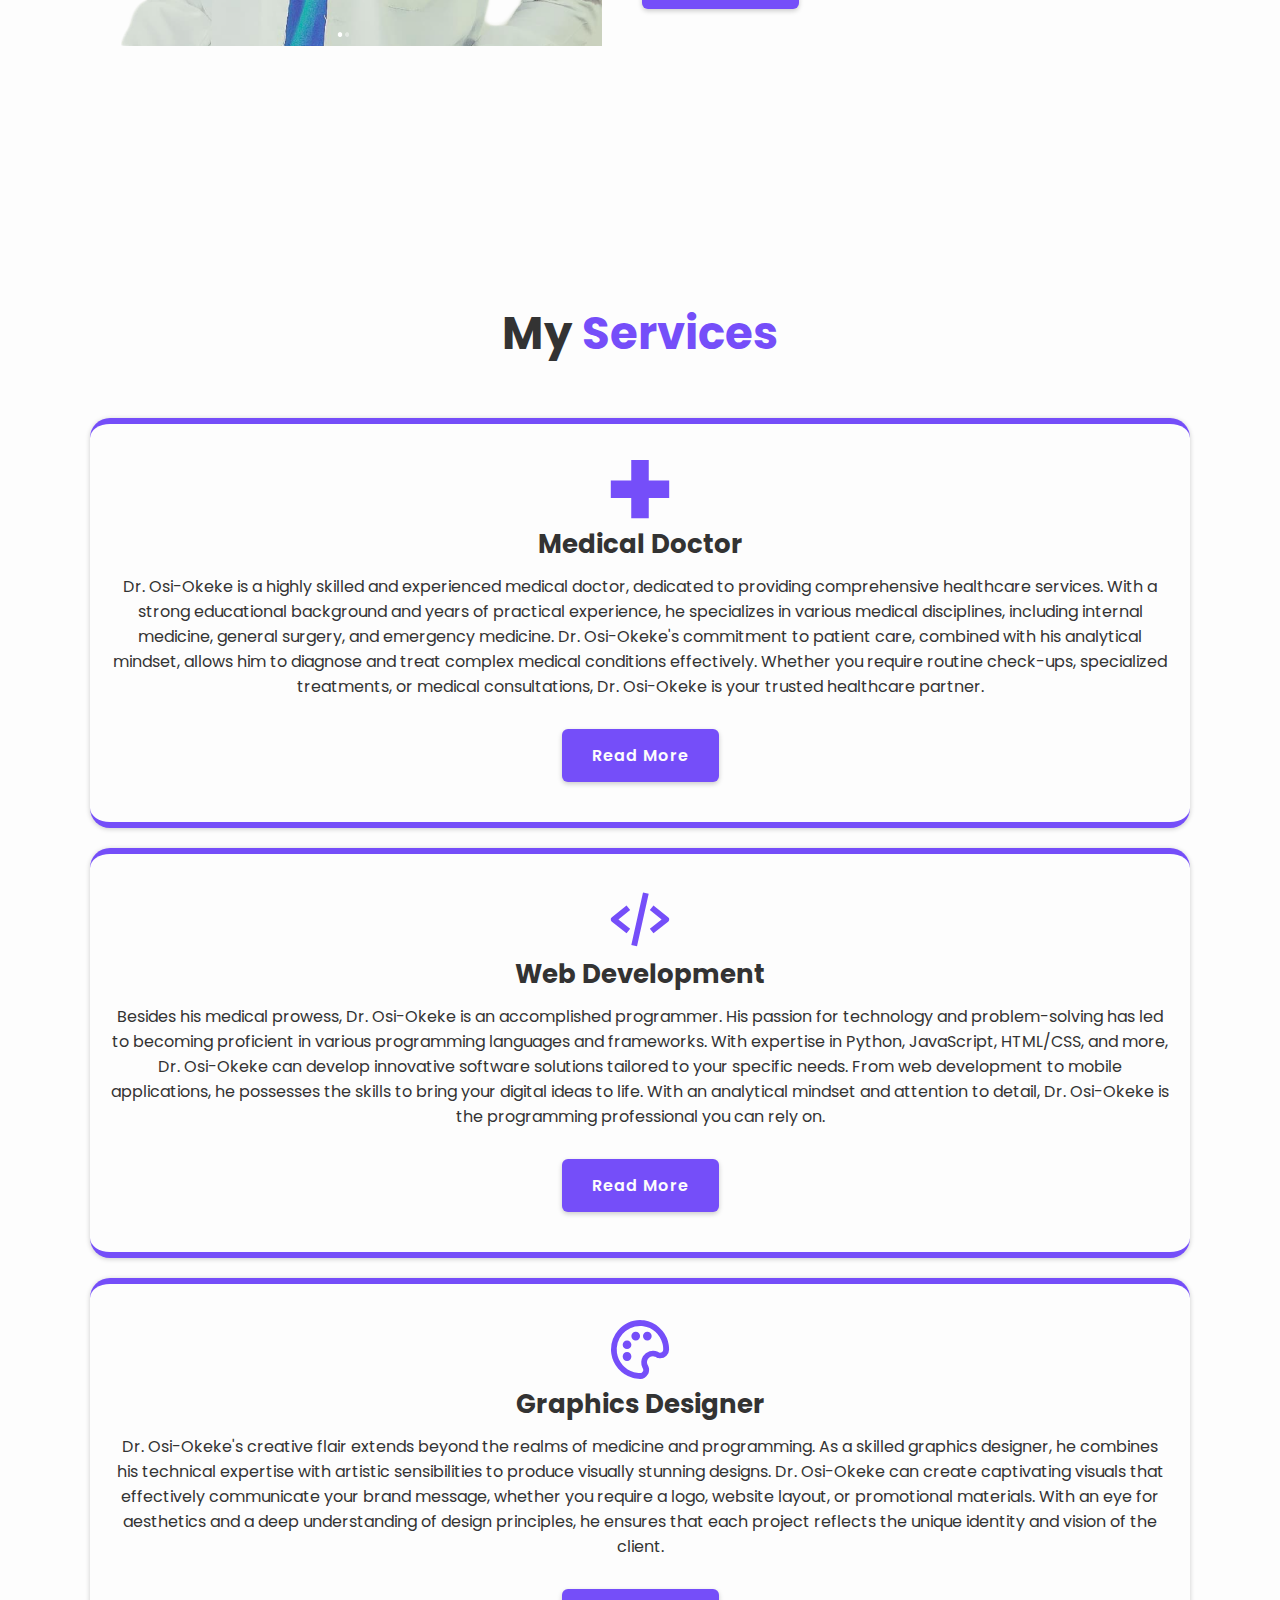
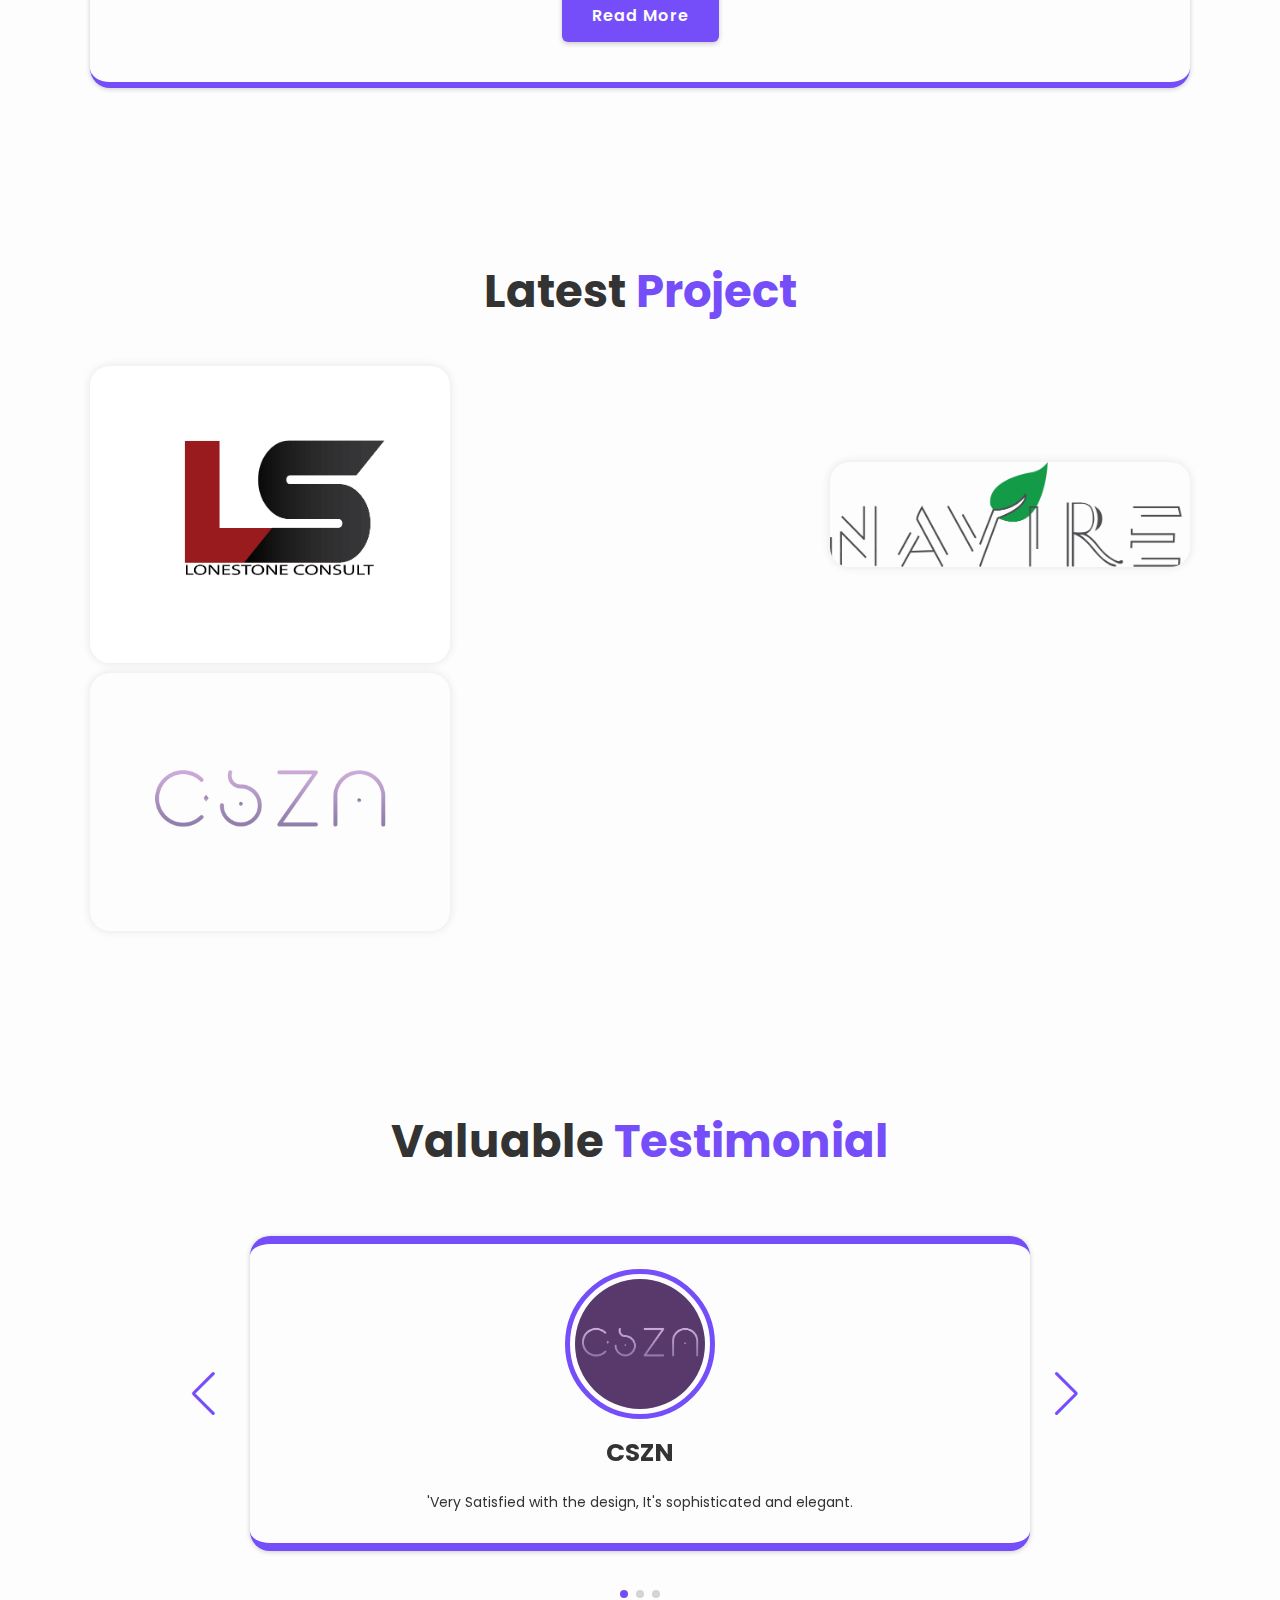
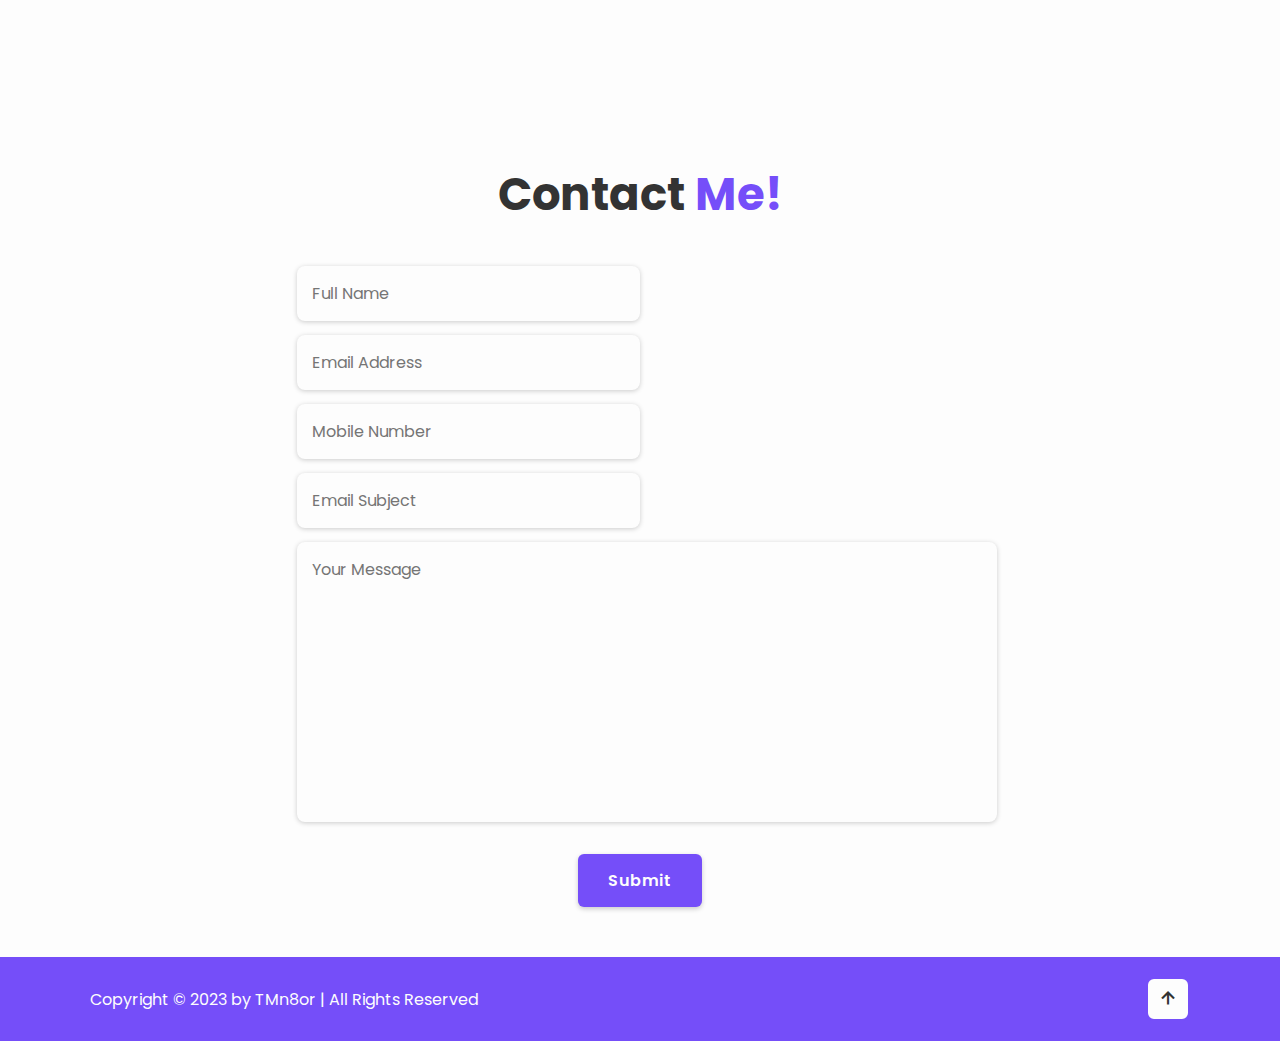
==== commit 7acdd4c5: "Update index.html" ====
--- a/index.html
+++ b/index.html
@@ -86,7 +86,7 @@
 
   <section class="about" id="about">
     <div class="about-img">
-        <img src="C:\Users\LENOVO\OneDrive\Desktop\Project I.O\New folder\source images\image 12.png" alt="">
+        <img src="source images\image 12.png" alt="">
     </div>
 
     <div class="about-content">
@@ -110,7 +110,7 @@
       <i class='bx bx-plus-medical'></i>
       <h3>   Medical Doctor</h3>
       <p>Dr. Osi-Okeke is a highly skilled and experienced medical doctor, dedicated to providing comprehensive healthcare
-      services. With a strong educational background and years of practical experience, he specializes in a wide range of
+      services. With a strong educational background and years of practical experience, he specializes in various
       medical disciplines, including internal medicine, general surgery, and emergency medicine. Dr. Osi-Okeke's commitment to
       patient care, combined with his analytical mindset, allows him to diagnose and treat complex medical conditions
       effectively. Whether you require routine check-ups, specialized treatments, or medical consultations, Dr. Osi-Okeke is
@@ -122,8 +122,8 @@
       <div class="services-box">
         <i class='bx bx-code-alt'></i>
         <h3>Web Development</h3>
-        <p>In addition to his medical prowess, Dr. Osi-Okeke is an accomplished programmer. His passion for technology and
-        problem-solving has led him to become proficient in various programming languages and frameworks. With expertise in
+        <p> Besides his medical prowess, Dr. Osi-Okeke is an accomplished programmer. His passion for technology and
+        problem-solving has led to becoming proficient in various programming languages and frameworks. With expertise in
         Python, JavaScript, HTML/CSS, and more, Dr. Osi-Okeke can develop innovative software solutions tailored to your specific
         needs. From web development to mobile applications, he possesses the skills to bring your digital ideas to life. With an
         analytical mindset and attention to detail, Dr. Osi-Okeke is the programming professional you can rely on. </p>
@@ -134,9 +134,8 @@
       <i class='bx bx-palette'></i>
       <h3>Graphics Designer</h3>
       <p>Dr. Osi-Okeke's creative flair extends beyond the realms of medicine and programming. As a skilled graphics designer,
-      he combines his technical expertise with artistic sensibilities to produce visually stunning designs. Whether you
-      require a logo, website layout, or promotional materials, Dr. Osi-Okeke can create captivating visuals that effectively
-      communicate your brand message. With an eye for aesthetics and a deep understanding of design principles, he ensures
+      he combines his technical expertise with artistic sensibilities to produce visually stunning designs. Dr. Osi-Okeke can create captivating visuals that effectively
+communicate your brand message, whether you require a logo, website layout, or promotional materials. With an eye for aesthetics and a deep understanding of design principles, he ensures
       that each project reflects the unique identity and vision of the client. </p>
       <a href="#" class="btn">Read More</a>
     </div>
@@ -148,7 +147,7 @@
   <h2 class="heading">Latest<span> Project</span></h2>
   <div class="portfolio-container">
     <div class="portfolio-box">
-      <img src="C:\Users\LENOVO\OneDrive\Desktop\Project I.O\New folder\source images\image 5.png" alt="">
+      <img src="source images\image 5.png" alt="">
       <div class="portfolio-layer">
         <h4>Design Project</h4>
         <p>Sample 0 </p>
@@ -157,7 +156,7 @@
     </div>
 
     <div class="portfolio-box">
-      <img src="C:\Users\LENOVO\OneDrive\Desktop\Project I.O\New folder\source images\image 4.png"alt="">
+      <img src="source images\image 4.png" alt="">
       <div class="portfolio-layer">
         <h4>Design Project</h4>
         <p>Sample 1 </p>
@@ -166,7 +165,7 @@
     </div>
 
     <div class="portfolio-box">
-      <img src="C:\Users\LENOVO\OneDrive\Desktop\Project I.O\New folder\source images\image 7.png" alt="">
+      <img src="source images\image 7.png" alt="">
       <div class="portfolio-layer">
         <h4>Design Project</h4>
         <p>Sample 2</p>
@@ -175,7 +174,7 @@
     </div>
 
     <div class="portfolio-box">
-      <img src="C:\Users\LENOVO\OneDrive\Desktop\Project I.O\New folder\source images\image 2.jpg" alt="">
+      <img src="source images\image 2.png" alt="">
       <div class="portfolio-layer">
         <h4>Design Project</h4>
         <p>Sample 3 </p>
@@ -184,7 +183,7 @@
     </div>
 
     <div class="portfolio-box">
-      <img src="C:\Users\LENOVO\OneDrive\Desktop\Project I.O\New folder\source images\image 10.png" alt="">
+      <img src="source images\image 10.png" alt="">
       <div class="portfolio-layer">
         <h4>Design Project]</h4>
         <p>Sample 4</p>
@@ -193,7 +192,7 @@
     </div>
 
     <div class="portfolio-box">
-      <img src="C:\Users\LENOVO\OneDrive\Desktop\Project I.O\New folder\source images\image 9.png"alt="">
+      <img src="source images\image 9.png" alt="">
       <div class="portfolio-layer">
         <h4>Design Project</h4>
         <p>Sample 5 </p>
@@ -211,21 +210,21 @@
     <div class="testimonial-box mySwiper">
       <div class="testimonial-content swiper-wrapper">
         <div class="testimonial-slide swiper-slide">
-          <img src="C:\Users\LENOVO\OneDrive\Desktop\Project I.O\New folder\source images\image 6.png" alt="">
+          <img src="source images\image 6.png" alt="">
           <h3>CSZN</h3>
-          <p>'Very Satisified with the design, It's sophisticated and elegant.</p>
+          <p>'Very Satisfied with the design, It's sophisticated and elegant.</p>
         </div>
 
         <div class="testimonial-slide swiper-slide">
-          <img src= "C:\Users\LENOVO\OneDrive\Desktop\Project I.O\New folder\source images\image 13.png" alt="">
+          <img src="source images\image 13.png" alt="">
           <h3>UNMSA</h3>
           <p>'Been partners for years and the delivery of designs is efficient and exceptional'.</p>
         </div>
 
         <div class="testimonial-slide swiper-slide">
-         <img src="C:\Users\LENOVO\OneDrive\Desktop\Project I.O\New folder\source images\image 7.png" alt="">
+         <img src="source images\image 7.png" alt="">
          <h3>Navire</h3>
-         <p>'Great work. Very Satisified'</p>
+         <p>'Great work. Very Satisfied</p>
         </div>
       </div>
 
@@ -272,7 +271,7 @@
 
     <script src="https://cdn.jsdelivr.net/npm/swiper@9/swiper-bundle.min.js"></script>
 
-    <script src="C:\Users\LENOVO\OneDrive\Desktop\Project I.O\New folder\index.js"></script>
+    <script src="index.js"></script>
 
 </body>
 
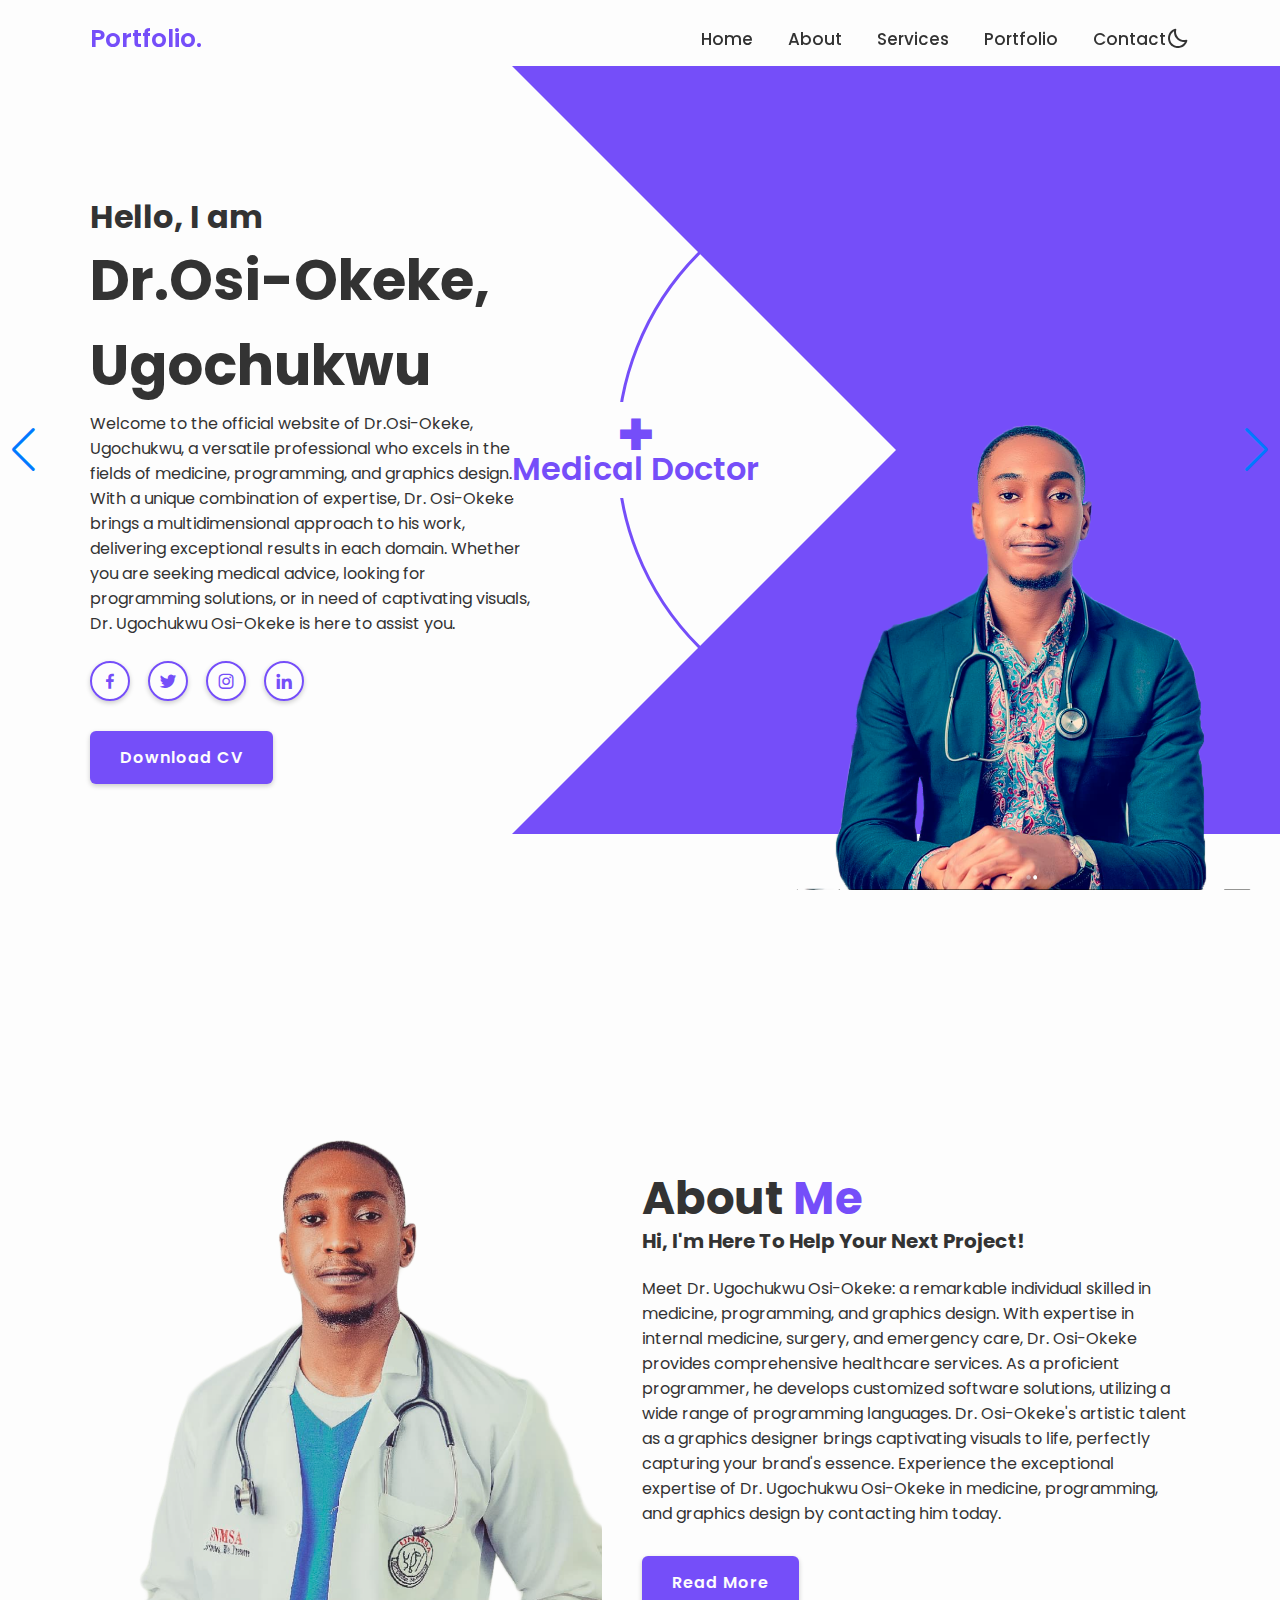
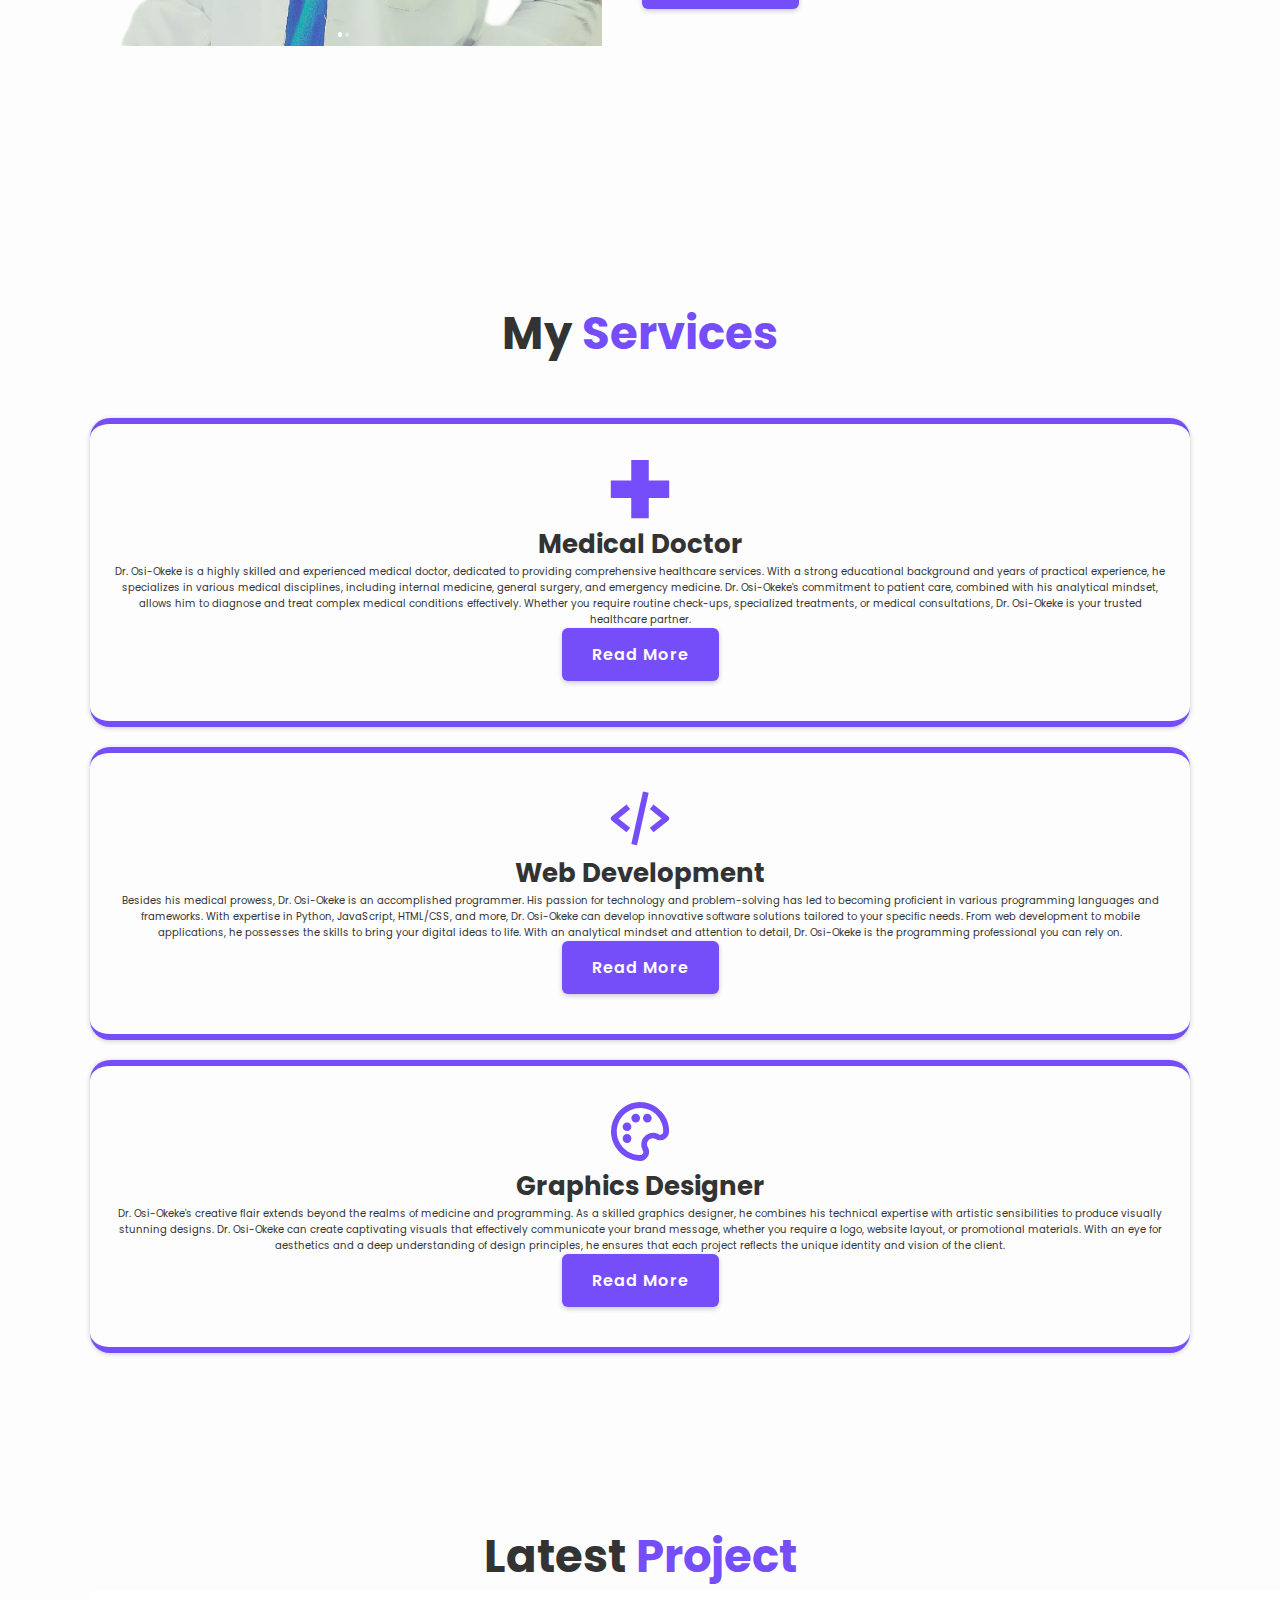
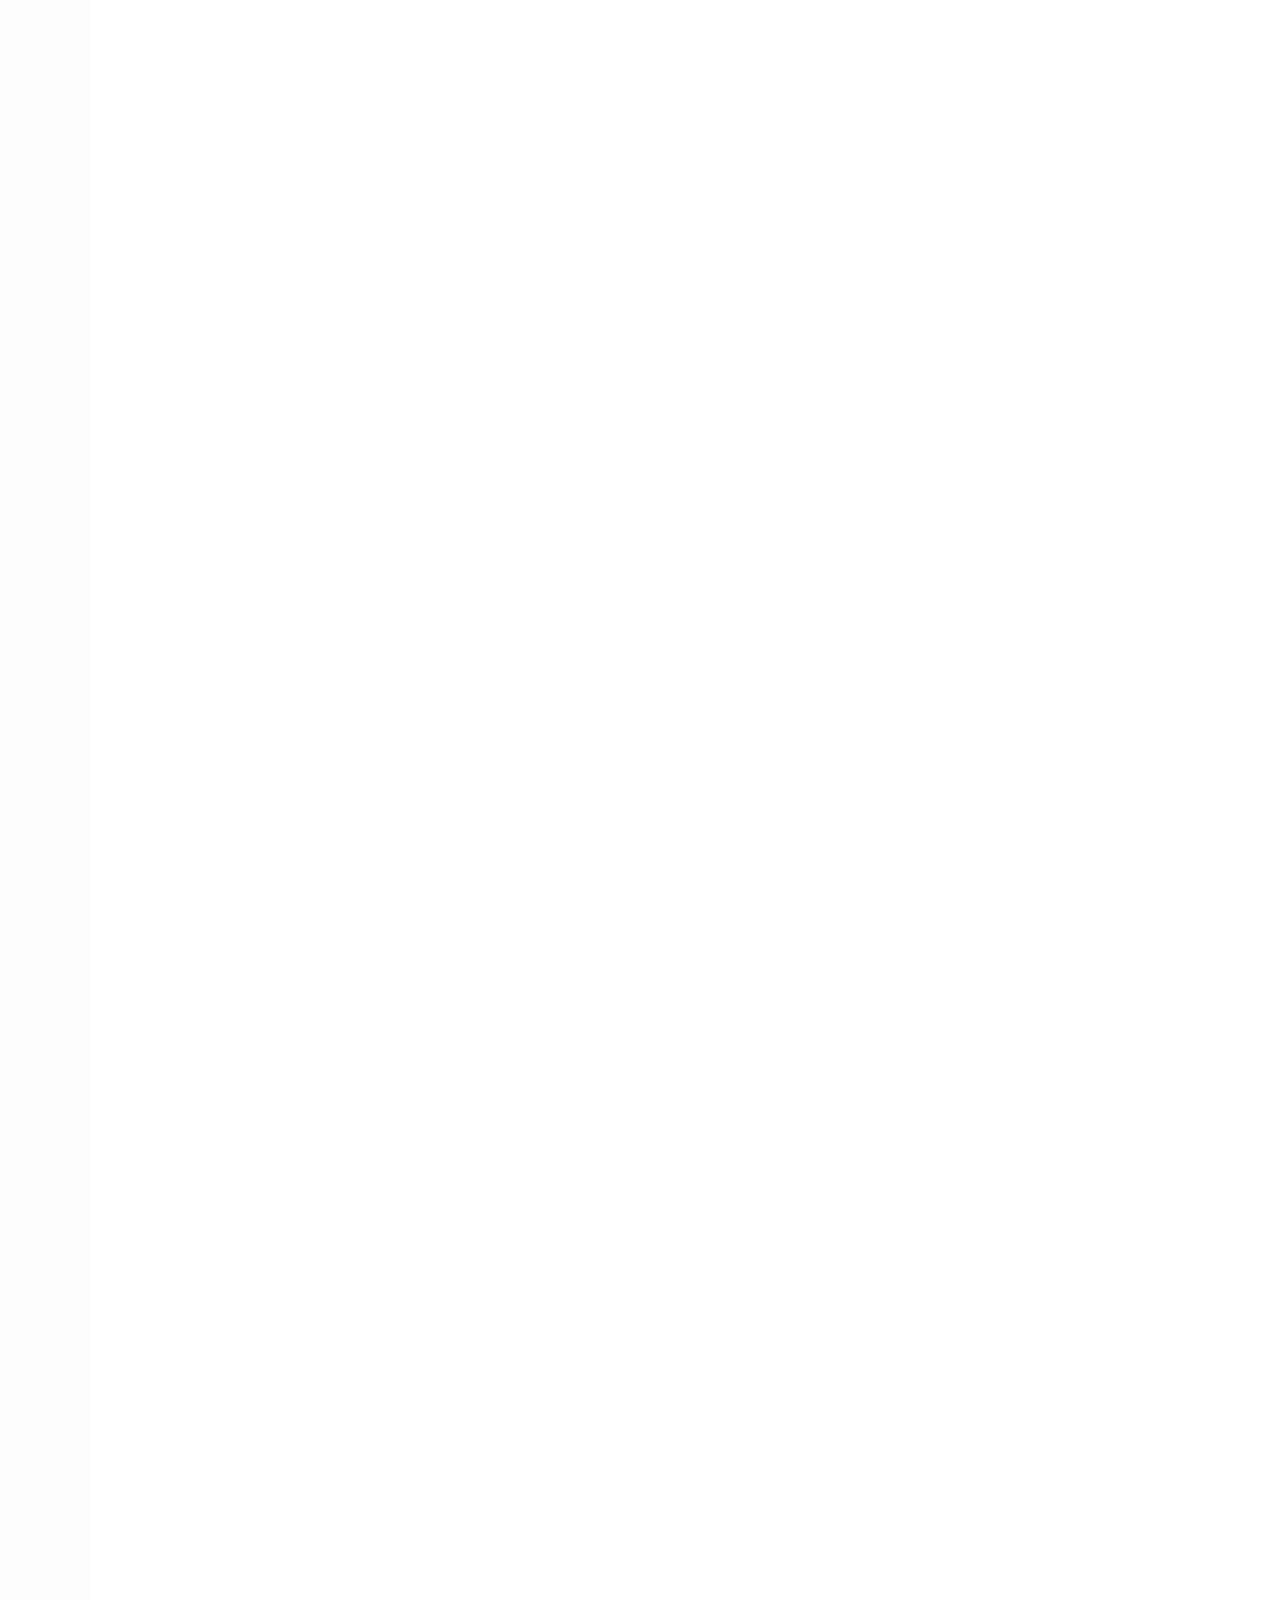
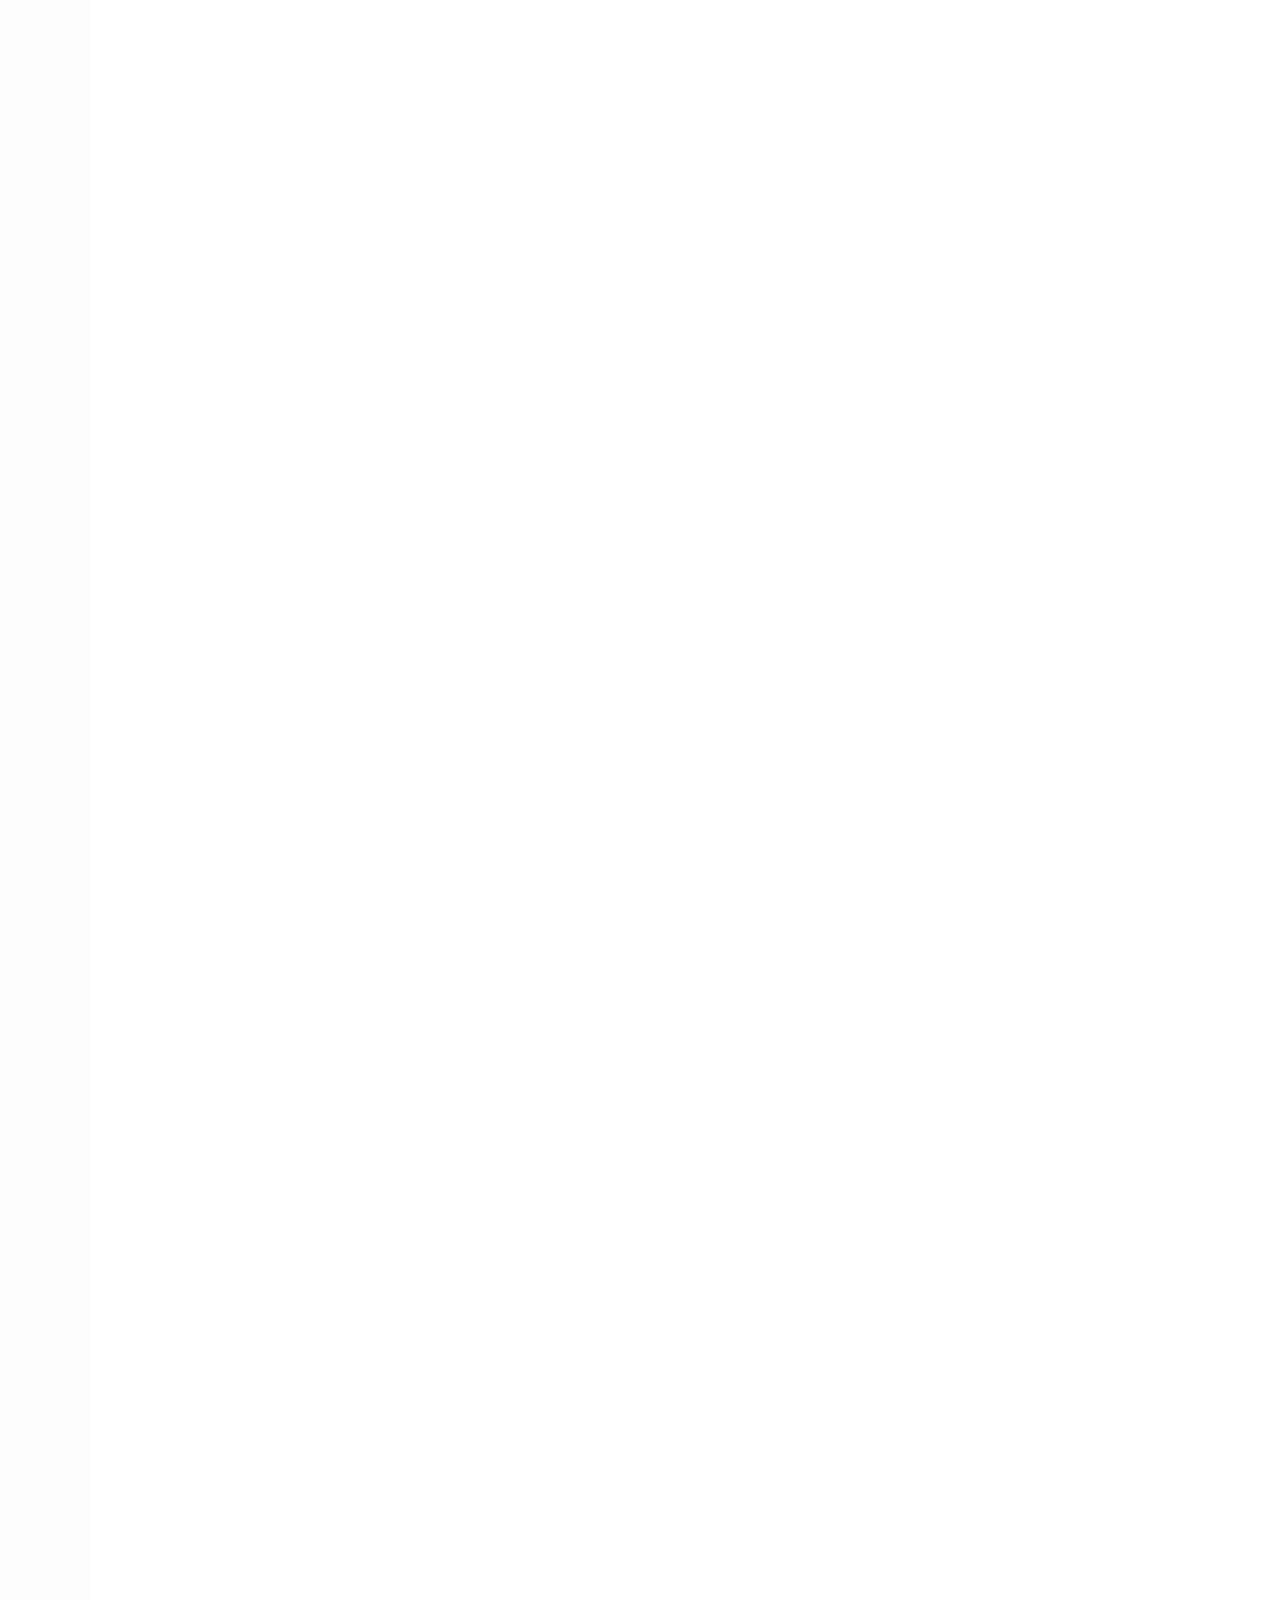
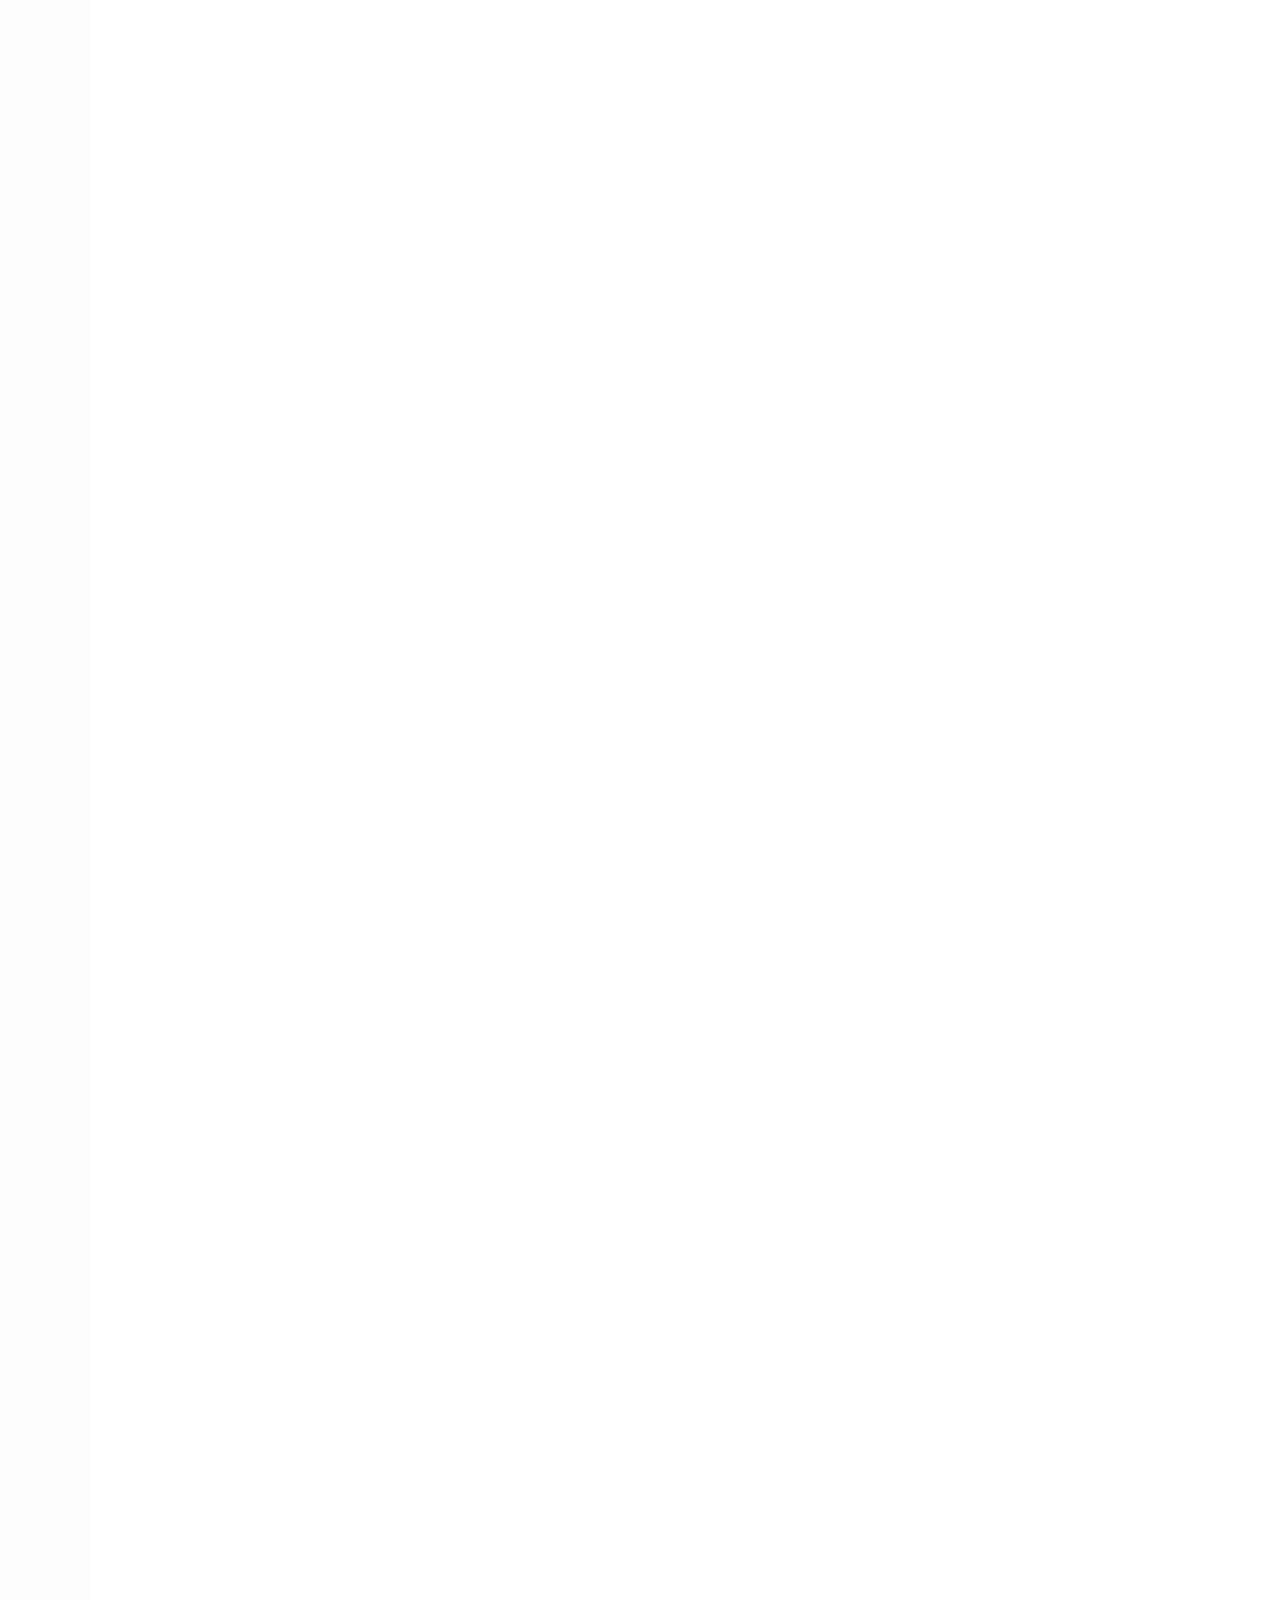
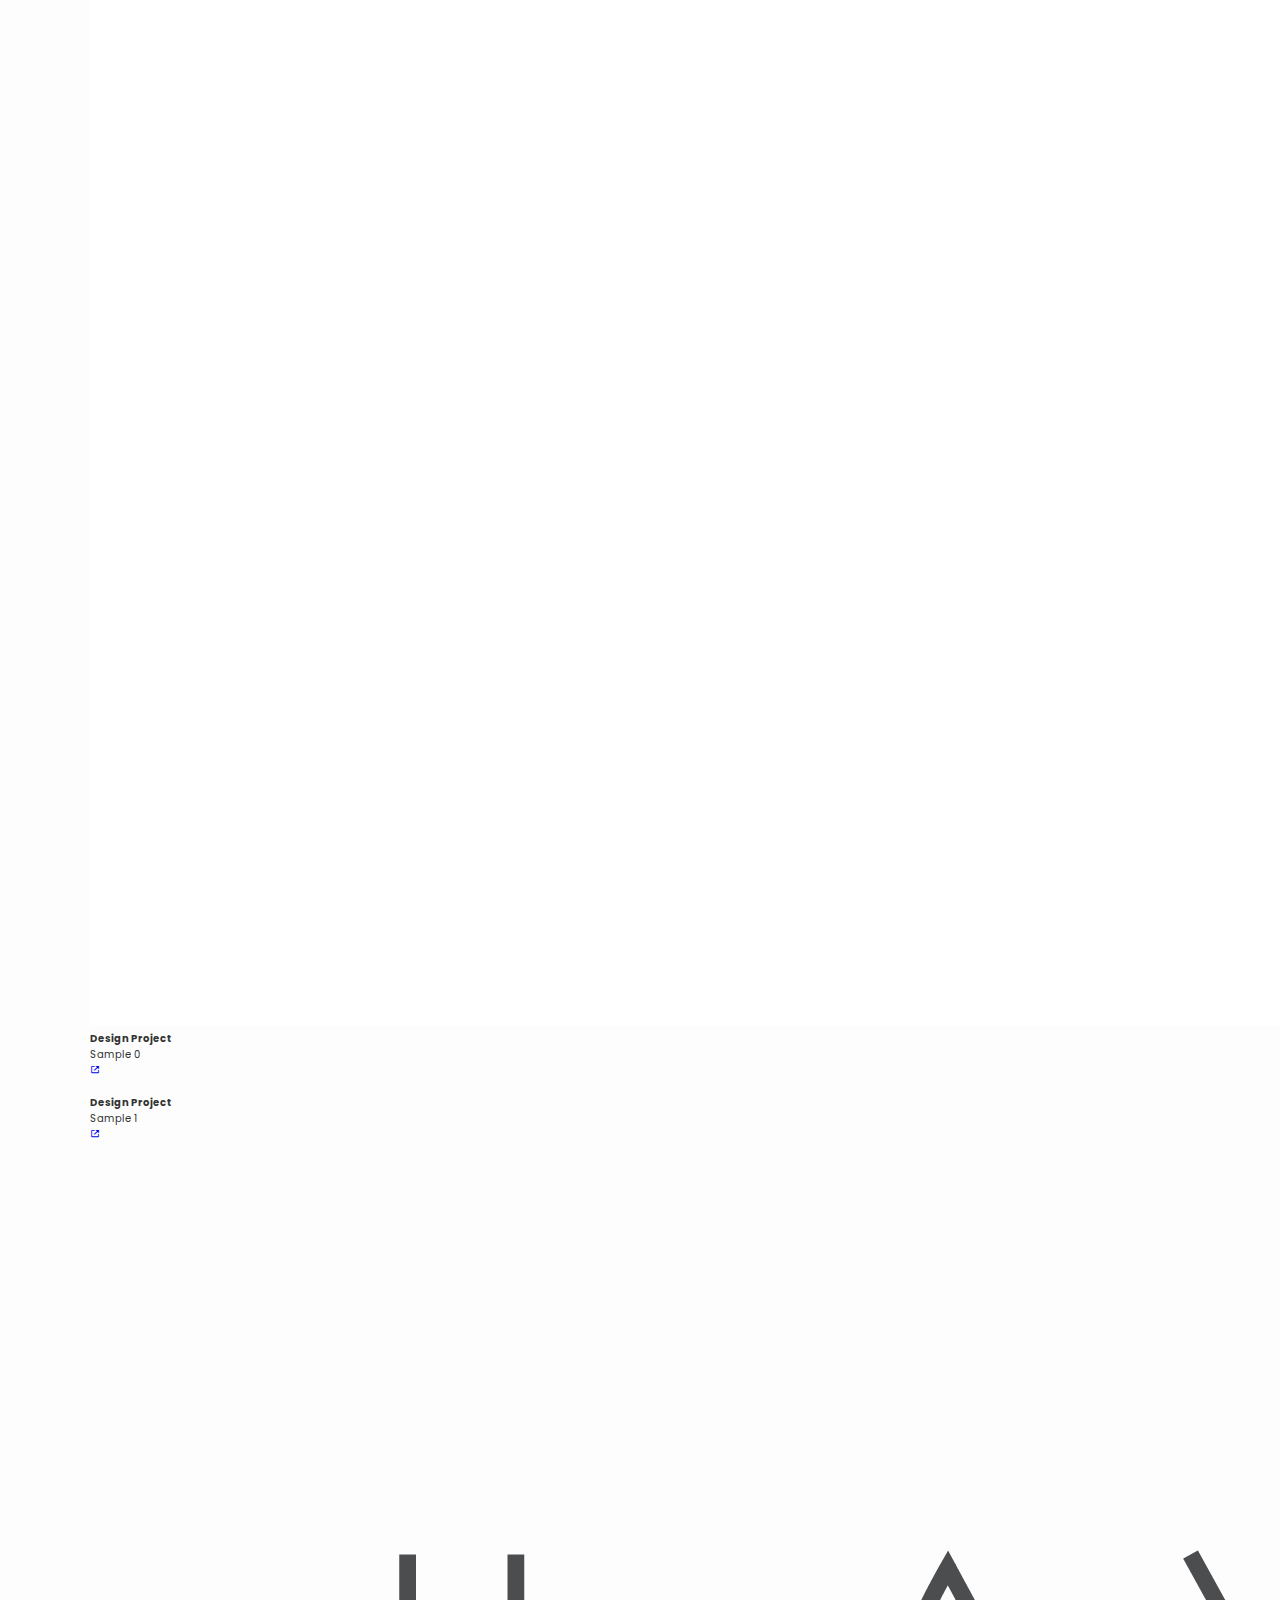
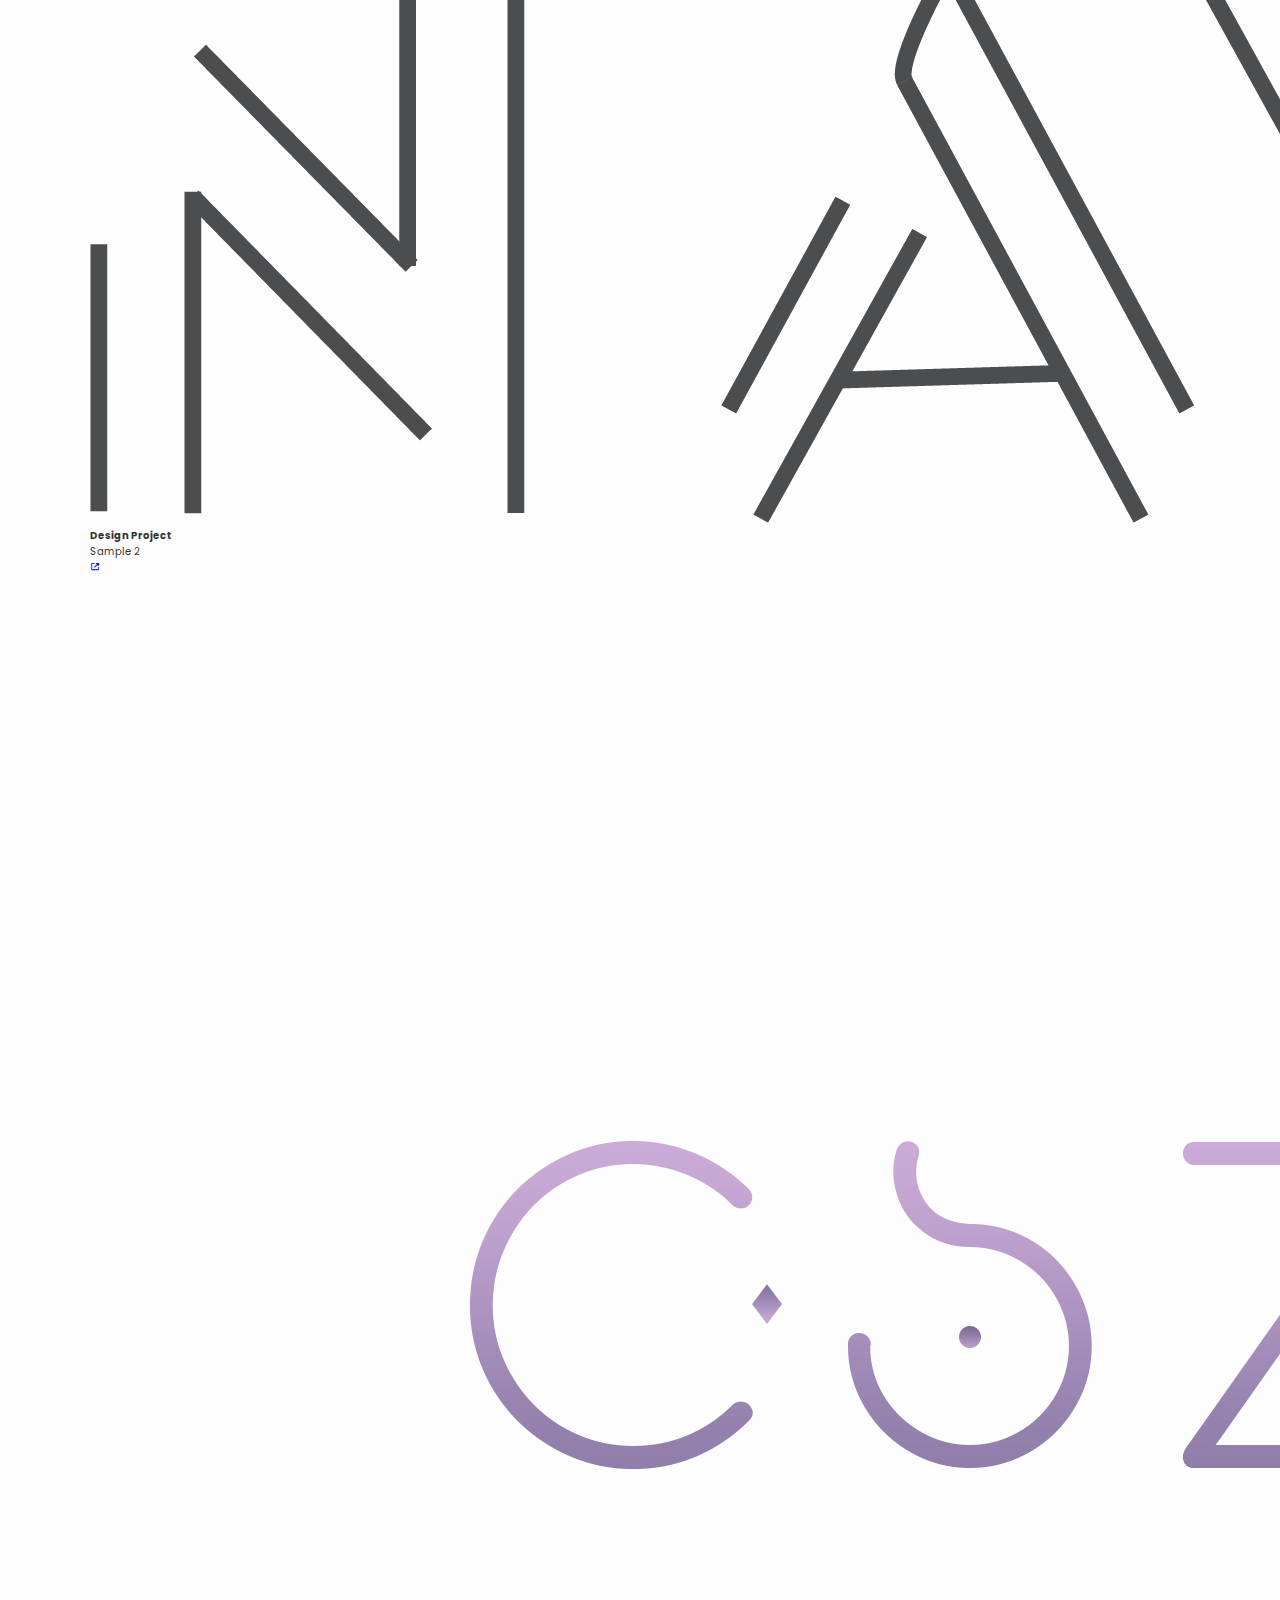
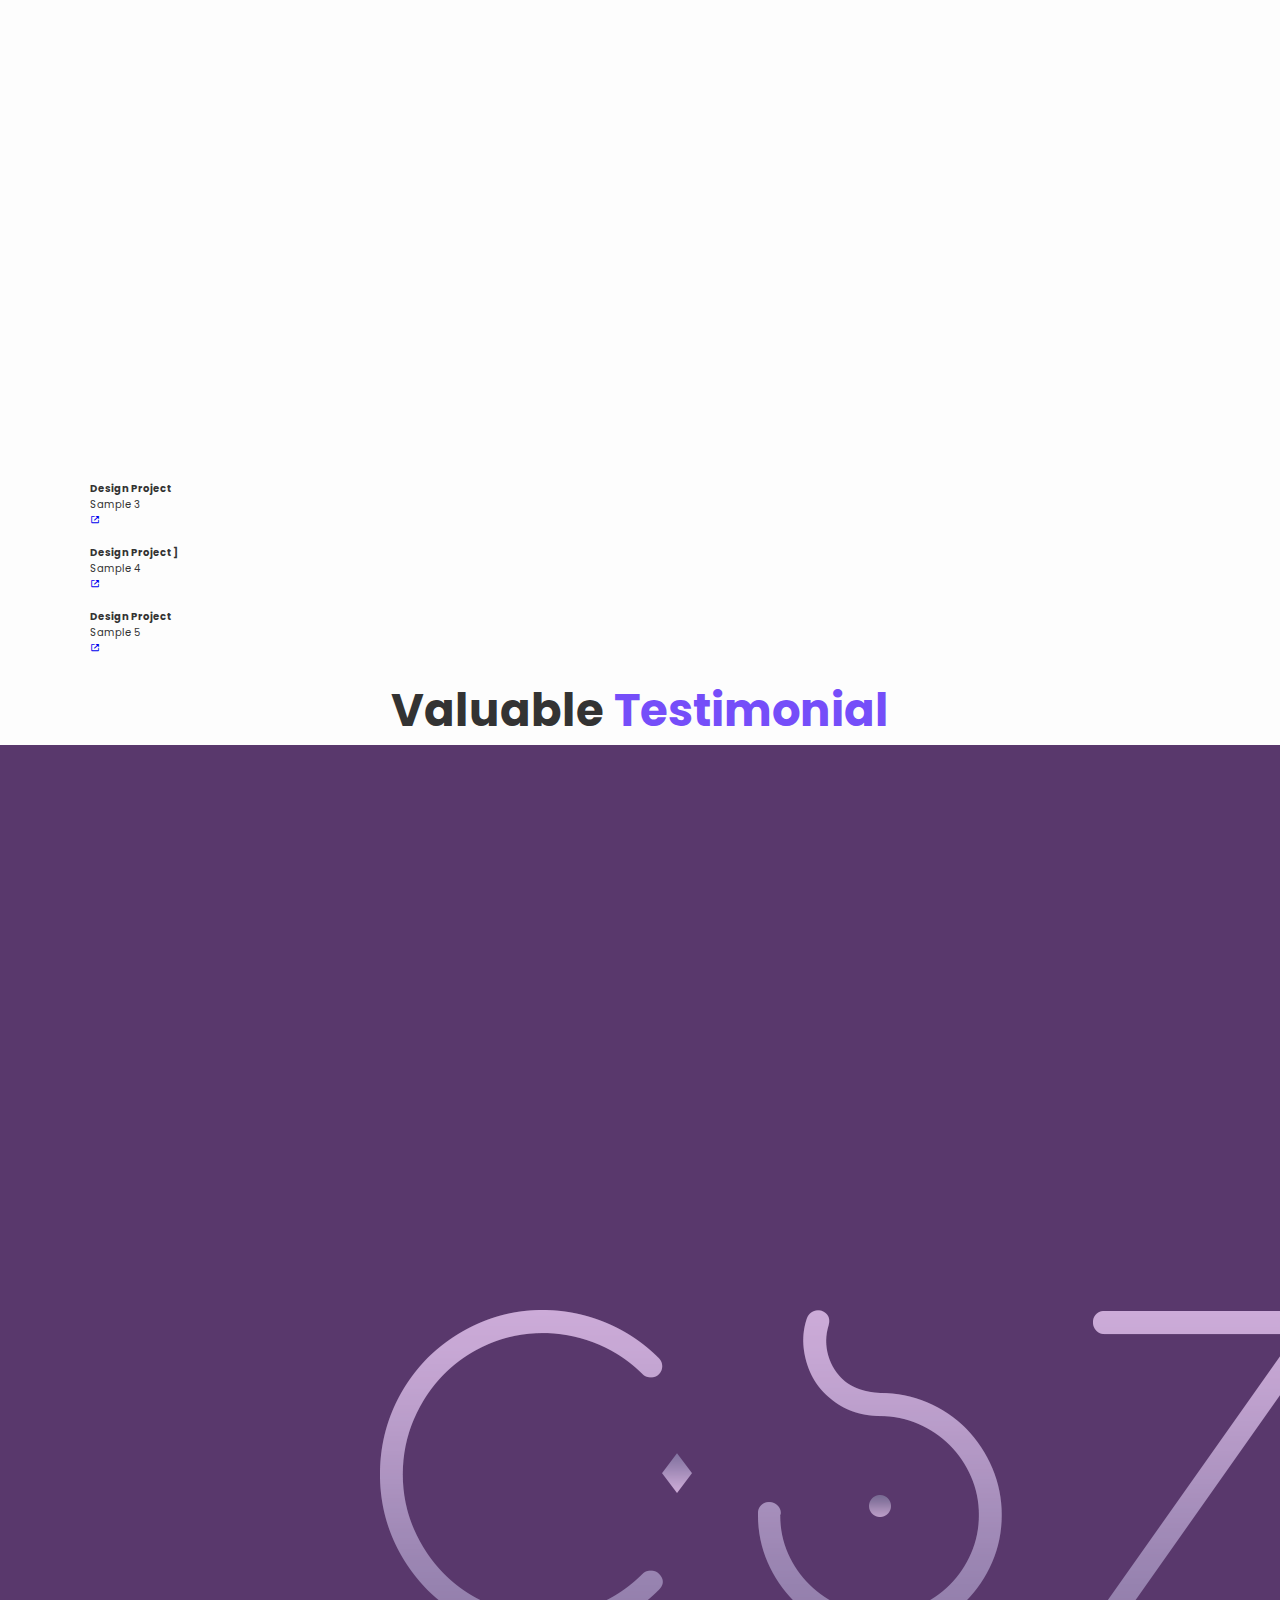
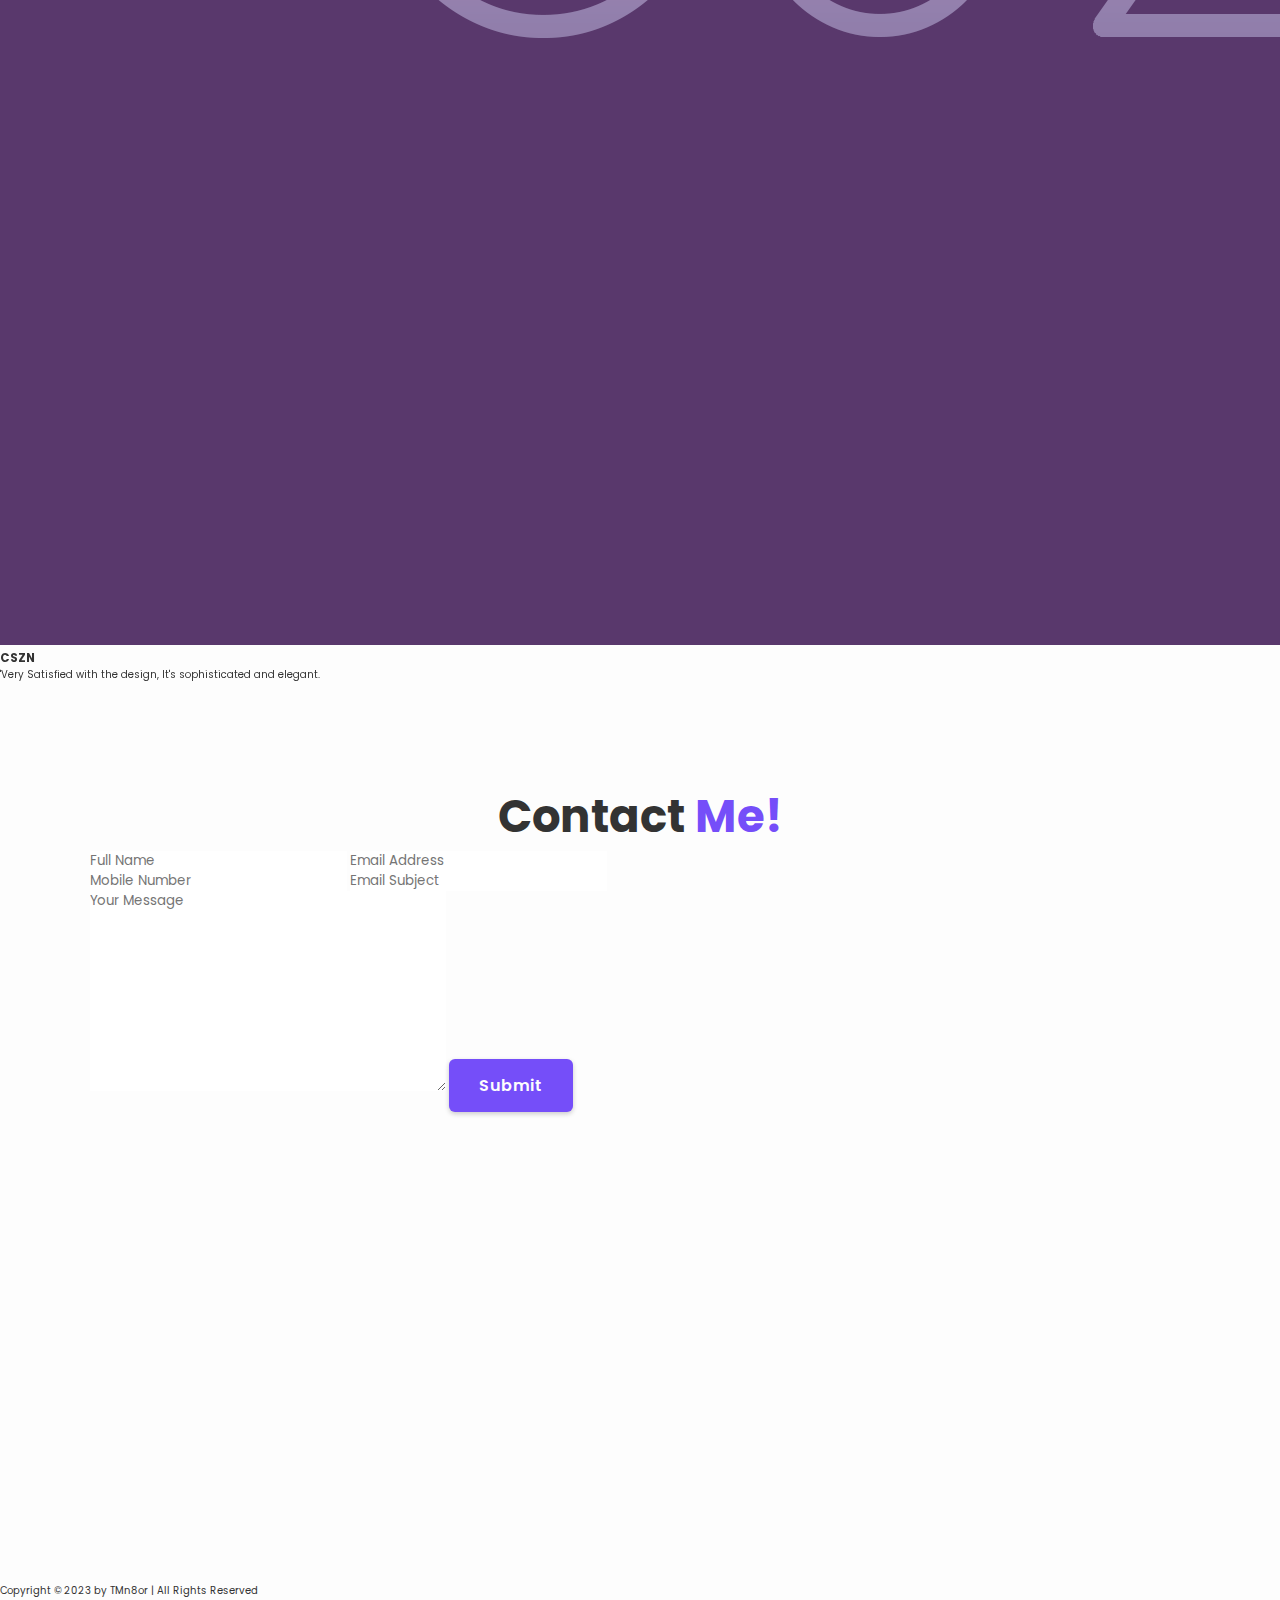
==== commit 8cbc4972: "Update index.html" ====
--- a/index.html
+++ b/index.html
@@ -11,7 +11,7 @@
 
 <link href='https://unpkg.com/boxicons@2.1.4/css/boxicons.min.css' rel='stylesheet'>
 
-  <link rel="stylesheet" href="index.css">
+<link rel="stylesheet" href="index.css">
 </head>
 
 <body>
@@ -47,10 +47,10 @@
           <a href="https://www.facebook.com/ugochukwu.o.okeke"><i class='bx bxl-facebook'></i></a>
           <a href="https://twitter.com/Monsieur_Osi"><i class='bx bxl-twitter'></i></a>
           <a href="https://www.instagram.com/osi_.tm?utm_source=qr"><i class='bx bxl-instagram'></i></a>
-          <a href="https://www.linkedin.com/public-profile/settings"><i class='bx bxl-linkedin'></i></a>
-      </div>
-
-      <a href="CV\Swift CV.docx" class="btn">Download CV</a>
+          <a href="https://www.linkedin.com/in/ugochukwu-osi-okeke-06066b181"><i class='bx bxl-linkedin'></i></a>
+      </div>
+
+      <a href="CV/Swift CV.docx" download class="btn">Download CV</a>
     </div>
 
     <div class="profession-container">
--- a/index.css
+++ b/index.css
@@ -1,5 +1,6 @@
-@import url('https://fonts.googleapis.com/css2?family=Poppins:ital,wght@0,100;0,200;0,300;0,400;0,500;0,600;0,700;0,800;0,900;1,700&display=swap');
-
+@import url('https://fonts.googleapis.com/css2?family=Poppins:wght@100;200;300;400;500;600;700;800;900&display=swap');
+
+/* General Reset */
 * {
     margin: 0;
     padding: 0;
@@ -12,11 +13,11 @@
 }
 
 :root {
-  --bg-color: #fdfdfd;
-  --text-color: #333;
-  --main-color: #754ef9;
-  --white-color: #fdfdfd;
-  --shadow-color: rgba(0, 0, 0, .2);
+    --bg-color: #fdfdfd;
+    --text-color: #333;
+    --main-color: #754ef9;
+    --white-color: #fdfdfd;
+    --shadow-color: rgba(0, 0, 0, .2);
 }
 
 .dark-mode {
@@ -30,22 +31,23 @@
     overflow-x: hidden;
 }
 
-body{
-   background: var(--bg-color);
-   color: var(--text-color);
-}
-
+body {
+    background: var(--bg-color);
+    color: var(--text-color);
+}
+
+/* Header Styles */
 .header {
-   position: fixed;
-   top: 0;
-   left: 0;
-   width: 100%;
-   padding: 2rem 7%;
-   background: transparent;
-   display: flex;
-   align-items: center;
-   z-index: 100;
-   transition: .5s;
+    position: fixed;
+    top: 0;
+    left: 0;
+    width: 100%;
+    padding: 2rem 7%;
+    background: transparent;
+    display: flex;
+    align-items: center;
+    z-index: 100;
+    transition: .5s;
 }
 
 .header.sticky {
@@ -78,7 +80,7 @@
 }
 
 .header.sticky .navbar a {
-    color: var(--text-color)
+    color: var(--text-color);
 }
 
 .header.sticky .navbar a.active {
@@ -86,13 +88,13 @@
 }
 
 .navbar a.active::before {
-   content: '';
-   position: absolute;
-   left: 0;
-   bottom: -6px;
-   width: 100%;
-   height: .2rem;
-   background: var(--white-color);
+    content: '';
+    position: absolute;
+    left: 0;
+    bottom: -6px;
+    width: 100%;
+    height: .2rem;
+    background: var(--white-color);
 }
 
 .header.sticky .navbar a::before {
@@ -100,27 +102,19 @@
     opacity: .7;
 }
 
-#darkMode-icon {
+/* Icons */
+#darkMode-icon, #menu-icon {
     font-size: 2.4rem;
     color: var(--text-color);
     cursor: pointer;
-    padding-left: 35px;
-}
-
-.header.sticky #darkmode-icon {
-    color: var(--text-color);
-    opacity: .9 ;
-}
-
+}
 
 #menu-icon {
     font-size: 3.6rem;
-    color: var(--text-color);
     display: none;
 }
 
-
-
+/* Sections */
 section {
     min-height: 100vh;
     padding: 10rem 7% 2rem;
@@ -131,28 +125,27 @@
     align-items: center;
 }
 
-.home .home-content{
-    max-width: 44rem;  
-}
-
-.home-content h3{
+.home .home-content {
+    max-width: 44rem;
+}
+
+.home-content h3 {
     font-size: 3.2rem;
     font-weight: 700;
-    line-height: .3;
-
-}
-
-.home-content h1{
+    line-height: 1.3;
+}
+
+.home-content h1 {
     font-size: 5.6rem;
     font-weight: 700;
     margin-bottom: .3rem;
 }
 
-.home-content p{
+.home-content p {
     font-size: 1.6rem;
 }
 
-.home-content .social-media a{
+.home-content .social-media a {
     display: inline-flex;
     justify-content: center;
     align-items: center;
@@ -172,7 +165,8 @@
     color: var(--white-color);
 }
 
-.btn{
+/* Button Styles */
+.btn {
     display: inline-block;
     padding: 1.2rem 2.8rem;
     background: var(--main-color);
@@ -192,6 +186,7 @@
     border-color: var(--main-color);
 }
 
+/* Profession Container */
 .home .profession-container {
     position: absolute;
     top: 50%;
@@ -203,7 +198,7 @@
     pointer-events: none;
 }
 
-.home .profession-container .profession-box{
+.home .profession-container .profession-box {
     position: absolute;
     top: 0;
     right: 0;
@@ -217,25 +212,11 @@
 }
 
 @keyframes professionRotate {
-    0%,
-    20% {
-        transform: rotate(-0deg);
-    }
-    25%,
-    45% {
-        transform: rotate(-90deg);
-    }
-    50%,
-    70% {
-        transform: rotate(-180deg);
-    }
-    75%,
-    95% {
-        transform: rotate(-270deg);
-    }
-    100% {
-        transform: rotate(-360deg);
-    }
+    0%, 20% { transform: rotate(0deg); }
+    25%, 45% { transform: rotate(-90deg); }
+    50%, 70% { transform: rotate(-180deg); }
+    75%, 95% { transform: rotate(-270deg); }
+    100% { transform: rotate(-360deg); }
 }
 
 .home .profession-box .profession {
@@ -251,25 +232,19 @@
     padding: 13px 0;
 }
 
-.home .profession-box .profession:nth-child(1){
-    margin-right: 15px;
-}
-
+.home .profession-box .profession:nth-child(1) { margin-right: 15px; }
 .home .profession-box .profession:nth-child(2),
-.home .profession-box .profession:nth-child(4) {
-    padding-bottom: 20px;
-}
-.home .profession i{
-    font-size: 3.8rem;
-}
-
-.home .profession h3{
+.home .profession-box .profession:nth-child(4) { padding-bottom: 20px; }
+
+.home .profession i { font-size: 3.8rem; }
+
+.home .profession h3 {
     font-size: 3.2rem;
     line-height: 1;
     font-weight: 600;
 }
 
-.home .profession-box .circle{
+.home .profession-box .circle {
     width: 560px;
     height: 560px;
     border: 3px solid var(--main-color);
@@ -302,6 +277,7 @@
     color: var(--main-color);
 }
 
+/* About Section */
 .about {
     display: flex;
     justify-content: center;
@@ -332,12 +308,13 @@
     margin: 2rem 0 3rem;
 }
 
+/* Services Section */
 .services {
     min-height: auto;
     padding-bottom: 7rem;
 }
 
-.services h2{
+.services h2 {
     margin-bottom: 5rem;
 }
 
@@ -371,549 +348,10 @@
     color: var(--main-color);
 }
 
-.services-box h3{
+.services-box h3 {
     font-size: 2.6rem;
     transition: .5s ease;
 }
 
-.services-box:hover h3{
-    color: var(--main-color);
-}
-
-.services-box p{
-    font-size: 1.6rem;
-    margin: 1rem 0 3rem;
-}
-
-.portfolio {
-    padding-bottom: 10rem;
-}
-
-.portfolio h2{
-    margin-bottom: 4rem;
-}
-
-.portfolio .portfolio-container {
-    display: grid;
-    grid-template-columns: repeat(3, 1fr);
-    align-items: center;
-    gap: 10px;
-}
-
-.portfolio-container .portfolio-box {
-    position: relative;
-    display: flex;
-    border-radius: 2rem;
-    box-shadow: 0 0 1rem rgba(0, 0, 0, .1);
-    overflow: hidden;
-}
-
- .portfolio-box img {
-    width: 100%;
-    transition: .5s ease;
- }
-
-.portfolio-box:hover img {
-    transform: scale(1.1);
-}
-
- .portfolio-box .portfolio-layer {
-    position: absolute;
-    bottom: 0;
-    left: 0;
-    width: 100%;
-    height: 100%;
-    background: linear-gradient(rgba(0, 0, 0, .1),var(--main-color));
-    color: var(--white-color);
-    display: flex;
-    justify-content: center;
-    align-items: center;
-    flex-direction: column;
-    text-align: center;
-    padding: 0 4rem;
-    opacity: 0;
-    transition: .5s ease;
- }
-
-.portfolio-box:hover .portfolio-layer {
-    opacity: 1;
-}
-
- .portfolio-layer h4 {
-    font-size: 3rem;
- }
-
- .portfolio-layer p {
-    font-size: 1.6rem;
-    margin: 3rem 0 1rem;
- }
-
- .portfolio-layer a {
-    display: inline-flex;
-    justify-content: center;
-    align-items: center;
-    width: 5rem;
-    height: 5rem;
-    background: var(--white-color);
-    border-radius: 50%;
- }
-
- .portfolio-layer a i {
-    font-size: 2rem;
-    color: #333;
- }
-
- .testimonial-container {
-    display: flex;
-    align-items: center;
-    flex-direction: column;
-    width: 100%;
-    padding: 5rem 1rem;
- }
-
- .testimonial-container .testimonial-wrapper {
-    position: relative;
-    max-width: 90rem;
-    width: 100%;
-    padding: 5rem;
- }
-
-
-.testimonial-wrapper .testimonial-box {
-    padding: 1rem;
-    border-radius: 2rem;
-    overflow: hidden;
-}
-
- .testimonial-content .testimonial-slide {
-    display: flex;
-    align-items: center;
-    flex-direction: column;
-    background: var(--bg-color);
-    border-radius: 2rem;
-    box-shadow: 0 .1rem .5rem var(--shadow-color);
-    padding: 3rem 5rem;
-    border-top: .8rem solid var(--main-color);
-    border-bottom: .8rem solid var(--main-color);
- }
-
- .testimonial-slide img {
-    width: 14rem;
-    height: 14rem;
-    object-fit: cover;
-    border-radius: 50%;
-    border: .5rem solid var(--bg-color);
-    outline: .5rem solid var(--main-color);
- }
-
- .testimonial-slide h3 {
-    font-size: 2.5rem;
-    margin: 2rem 0;
- }
-
- .testimonial-slide p {
-    font-size: 1.4rem;
-    text-align: center;
- }
-
- .testimonial-box .swiper-button-next,
- .testimonial-box .swiper-button-prev {
-     color: var(--main-color);
- }
-
- .testimonial-box .swiper-button-prev {
-    right: 0;
- }
-
- .testimonial-box .swiper-button-prev {
-    left: 0;
- }
-
- .testimonial-box .swiper-pagination-bullet{
-    background: rgba(0, 0, 0, .8);
- }
-
- .testimonial-box .swiper-pagination-bullet-active {   background: var(--main-color);
- }
-
-
-.contact h2 {
-    margin-bottom: 3rem;
-}
-
-.contact form {
-    max-width: 70rem;
-    margin: 1rem auto;
-    text-align: center;
-    margin-bottom: 3rem;
-}
-
-.contact form .input-box {
-    display: flex;
-    justify-content: space-between;
-    flex-wrap: wrap;
-
-}
-
-.contact form .input-box input, .contact form textarea {
-    width: 100%;
-    padding: 1.5rem;
-    font-size: 1.6rem;
-    color: var(--text-color);
-    background: var(--bg-color);
-    border-radius: .8rem;
-    margin: .7rem;
-    box-shadow: 0 .1rem .5rem var(--shadow-color);
-}
-
-.contact form .input-box input {
-    width: 49%;
-}
-
-.contact form textarea {
-    resize: none;
-}
-
-.contact form .btn {
-    margin-top: 2rem;
-    cursor: pointer;
-}
-
-footer {
-    display:flex;
-    justify-content: space-between;
-    align-items: center;
-    flex-wrap: wrap;
-    padding: 2rem 7%;
-    background: var(--main-color);
-}
-
-
-.footer-text p {
-    font-size: 1.6rem;
-    color: var(--white-color);
-}
-
-.footer-iconTop a {
-    display: inline-flex;
-    justify-content: center;
-    align-items: center;
-    padding: .8rem;
-    background: var(--white-color);
-    border-radius: .8rem;
-    border: .2rem solid var(--main-color);
-    outline: .2rem solid transparent;
-    transition: .5s ease;
-}
-
-.footer-iconTop a:hover {
-    outline-color: var(--white-color);
-}
-
-
-.footer-iconTop a i {
-    font-size: 2.4rem;
-    color: #333;
-}
-
-
-
-@media (max-width: 1200px) {
-    html {
-        font-size: 55%;
-    }
-
-    .home .portfolio-container {
-        height: 85.8rem;
-    }
-
-    .home .portfolio-container .profession-box {
-        right: -12rem;
-        height: 85.8rem;
-    }
-
-    .home .portfolio-container .overlay {
-        right: -9rem;
-    }
-}
-
-@media (max-width: 1024px) {
-    .header {
-        padding: 2rem 3%;
-    }
-
-    section {
-        padding: 10rem 3% 2rem;
-    }
-
-    .home .portfolio-container .portfolio-box {
-        right: -22rem;
-    }
-
-    .home .portfolio-container .overlay {
-        right: -15rem;
-    }
-}
-
-@media (max-width: 991px) {
-    .navbar a:nth-child(1),
-    .navbar a:nth-child(2) {
-    color: var(--main-color);
-    }
-
-    .navbar a.active::before {
-        background: var(--main-color);
-        opacity: .7;
-    }
-
-    .home .home-content {
-        max-width: 50rem;
-    }
-
-    .home .portfolio-container .portfolio-box{
-        right: -45rem;
-    }
-
-    .home .portfolio-container .overlay {
-        right: -39.5rem;
-    }
-
-    .home-img img {
-        display: none;
-    }
-
-}
-
-.services,
-.portfolio {
-    padding-bottom: 7rem;
-}
-
-.contact {
-    min-height: auto;
-}
-
-.footer {
-    padding: 2rem 3%;
-}
-
-@media (max-width: 768px) {
-    #menu-icon {
-        display: block;
-    }
-
-
-    #darkMode-icon {
-        position: absolute;
-        right: 7rem;
-        font-size: 2.6rem;
-        color: var(--text-color);
-        margin-bottom: .1rem;
-    }
-
-
-
-    .navbar {
-        position: absolute;
-        top: 100%;
-        left: 0;
-        width: 100%;
-        padding: 1rem 3%;
-        background: var(--bg-color);
-        border-top: .1rem solid rgba(0, 0, 0, .2);
-        box-shadow: 0 .5rem 1rem 0,0,0,rgba(0, 0, 0, .1);
-        display: none;
-    }
-
-    .navbar.active {
-         display: block;
-    }
-
-    .navbar a {
-        display: block;
-        font-size: 2rem;
-        margin: 3rem 0;
-        color: var(--text-color);
-    }
-
-    .navbar a:nth-child(1),
-    .navbar a:nth-child(2) {
-        color: var(--text-color);
-    }
-
-    .navbar a.active {
-        color: var(--main-color);
-    }
-
-    .navbar a::before {
-        display: none;
-    }
-
-    .home {
-        padding: 0 3% 23rem;
-        justify-content: center;
-        text-align: center;
-    }
-
-    .home-content h3 {
-        font-size: 2.6rem;
-    }
-
-    .home-content h1 {
-        font-size: 5rem;
-    }
-
-    .home-content .social-media a {
-        margin: 2.5rem .75rem 3rem;
-    }
-
-    .home .profession-container {
-        left: 0;
-        width: 100%;
-        height: 100%;
-    }
-
-    .home .profession-container .profession-box {
-        position: fixed;
-        top: 60%;
-        left: 0;
-        border-radius: 0;
-        width: 100%;
-    }
-
-    .home .profession-box .profession {
-        padding: 0 13px;
-        left: auto;
-        transform-origin: 0;
-    }
-
-    .home .profession-box .profession:nth-child(1) {
-        transform: rotate(-90deg) translate(-120px, -210px);
-    }
-
-    .home .profession-box .profession:nth-child(1) i {
-            margin-right: 0;
-    }
-
-    .home .profession-box .profession:nth-child(2) {
-        transform: rotate(0deg) translate(0, -335px);
-    }
-
-    .home .profession-box .profession:nth-child(3) {
-        transform: rotate(90deg) translate(-115px, -450px);
-    }
-
-    .home .profession-box .profession:nth-child(4) {
-        transform: rotate(180deg) translate(-220px, -335px);
-    }
-
-    .home .profession-box .circle {
-        position: fixed;
-        width: 670px;
-        height: 670px;
-        z-index: -1;
-    }
-    
-
-
-    .home .profession-container .overlay {
-        position: fixed;
-        top: 70rem;
-        left: 50%;
-        right: 0;
-        transform: rotate(90deg) translate(-50%, 50%) scaleY(3);
-        border-width: 23.9rem;
-    }
-
-    .about {
-        flex-direction: column-reverse;
-        text-align: center;
-    }
-
-    .about-content h2 {
-        text-align: center;
-    }
-
-    .about-img img {
-        width: 70vw;
-        margin-top: -2rem;
-    }
-
-    .services h2,
-    .portfolio h2 {
-        margin-bottom: 3rem;
-    }
-
-    .portfolio .portfolio-container {
-        grid-template-columns: repeat(2, 1fr);
-    }
-
-    .testimonial-container .testimonial-wrapper {
-        padding: 5rem 0;
-    }
-
-    .testimonial-content .testimonial-slide {
-        padding: 3rem 2rem;
-    }
-
-    .testimonial-box .swiper-button-next,
-    .testimonial-box .swiper-button-prev {
-        display: none;
-    }
-}
-
-@media (max-width: 617px) {
-    .portfolio .portfolio-container {
-        grid-template-columns: 1fr;
-    }
-}
-
-@media (max-width: 450px) {
-    html {
-        font-size: 50%;
-    }
-
-    #darkMode-icon {
-        right: 6rem;
-    }
-
-    .home {
-        padding: 0 3% 30rem;
-    }
-
-    .home .profession-box .profession:nth-child(1) {
-        transform: rotate(-90deg) translate(-110px, -220px);
-    }
-
-    .home .profession-box .profession:nth-child(2) {
-        transform: rotate(0deg) translate(5px, -335px);
-    }
-
-        .home .profession-box .profession:nth-child(3) {
-            transform: rotate(90deg) translate(-105px, -440px);
-        }
-
-        .home .profession-box .profession:nth-child(4) {
-            transform: rotate(180deg) translate(-210px, -335px);
-        }
-
-        .contact form .input-box input {
-            width: 100%;
-        }
-}
-
-
-@media (max-width: 365px) {
-    .about-img img {
-        width: 90vw;
-    }
-
-    .footer {
-        flex-direction: column-reverse;
-    }
-
-    .footer p {
-        text-align: center;
-        margin-top: 2rem;
-    }
-}+.services-box:hover h3 {
+    color: var
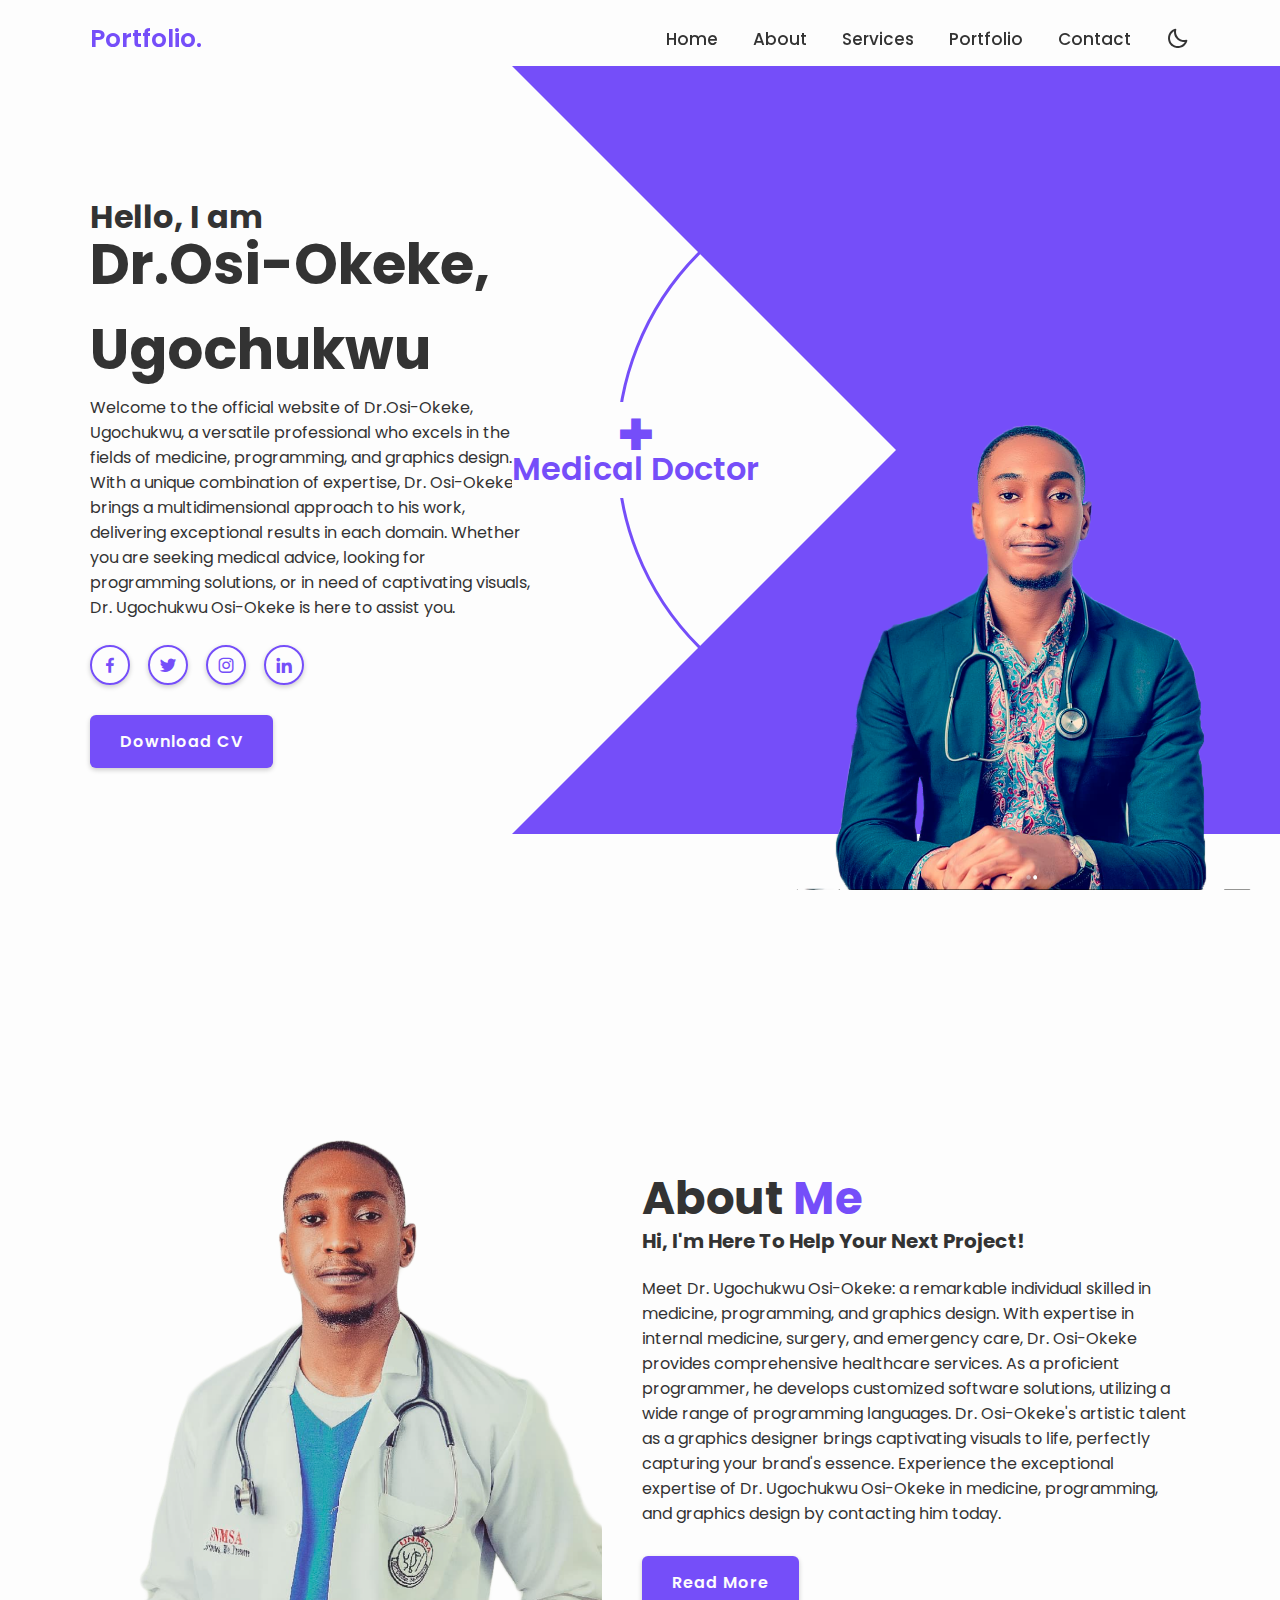
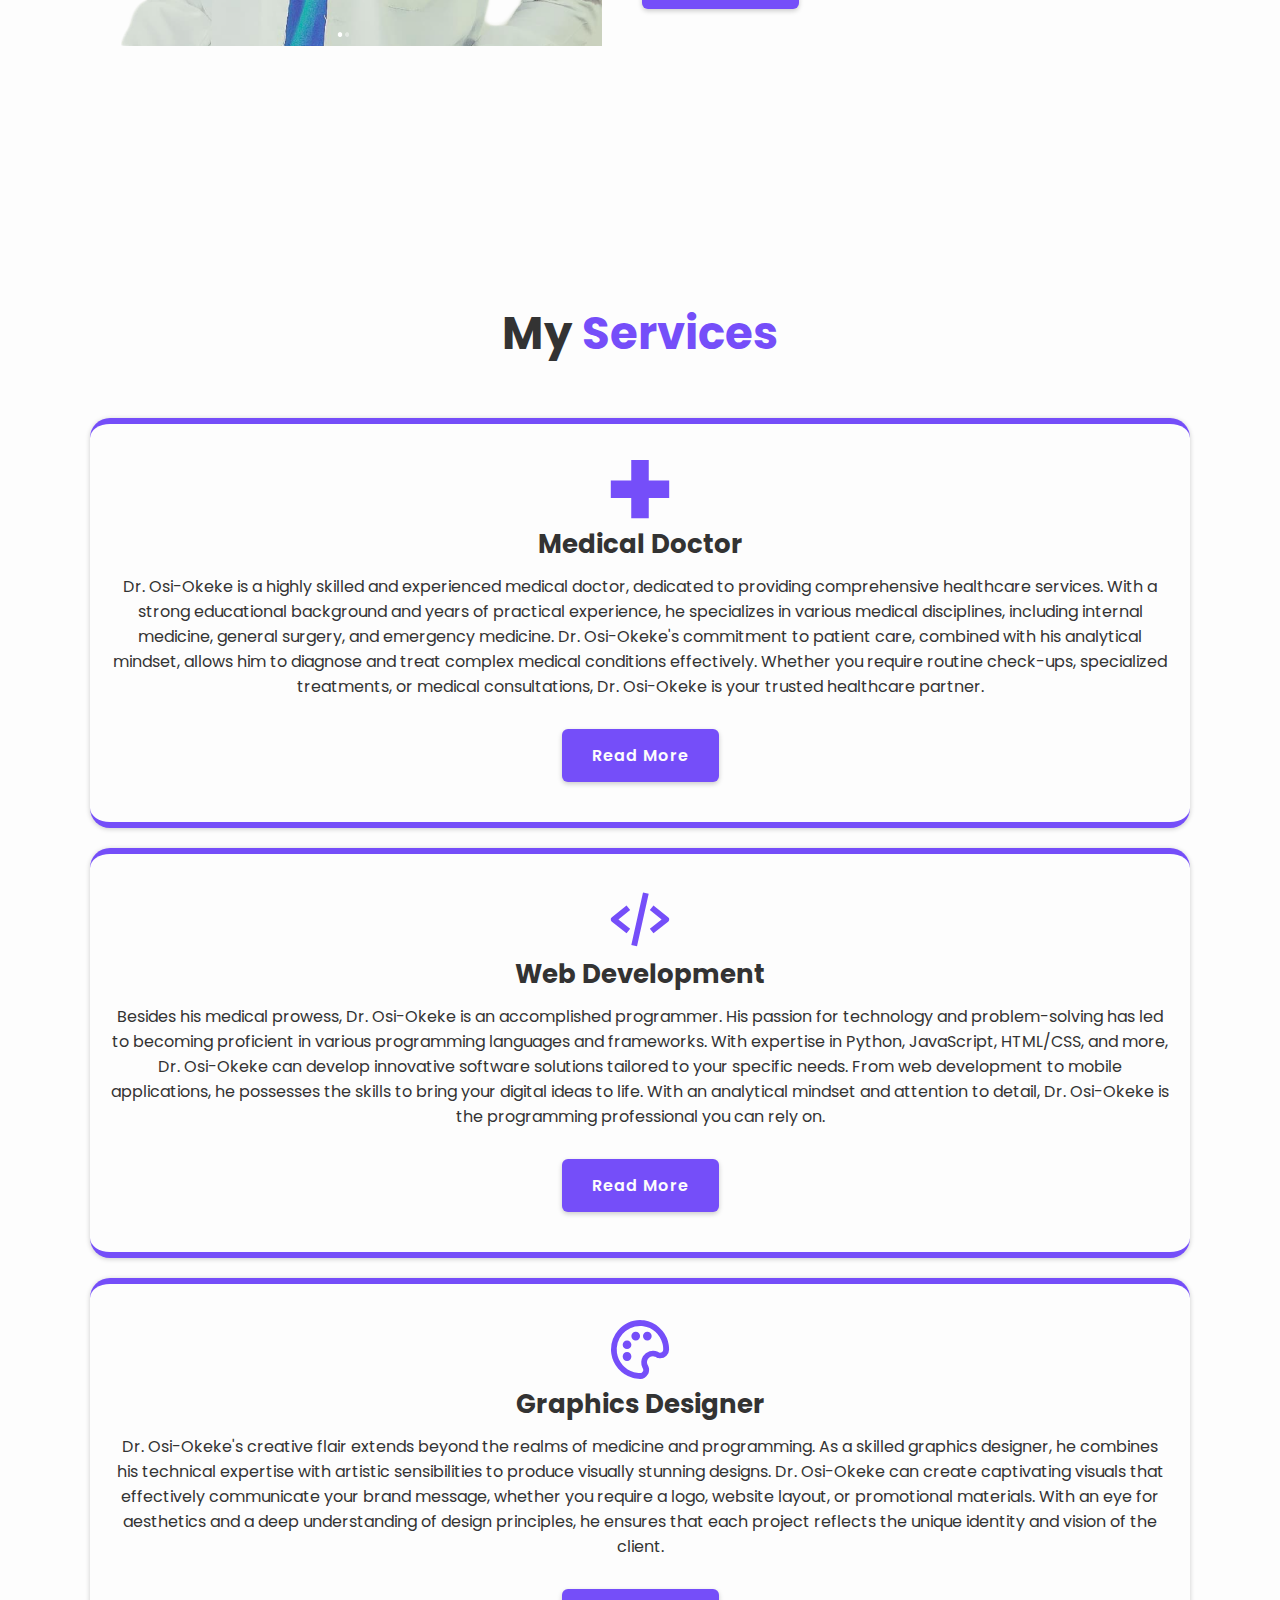
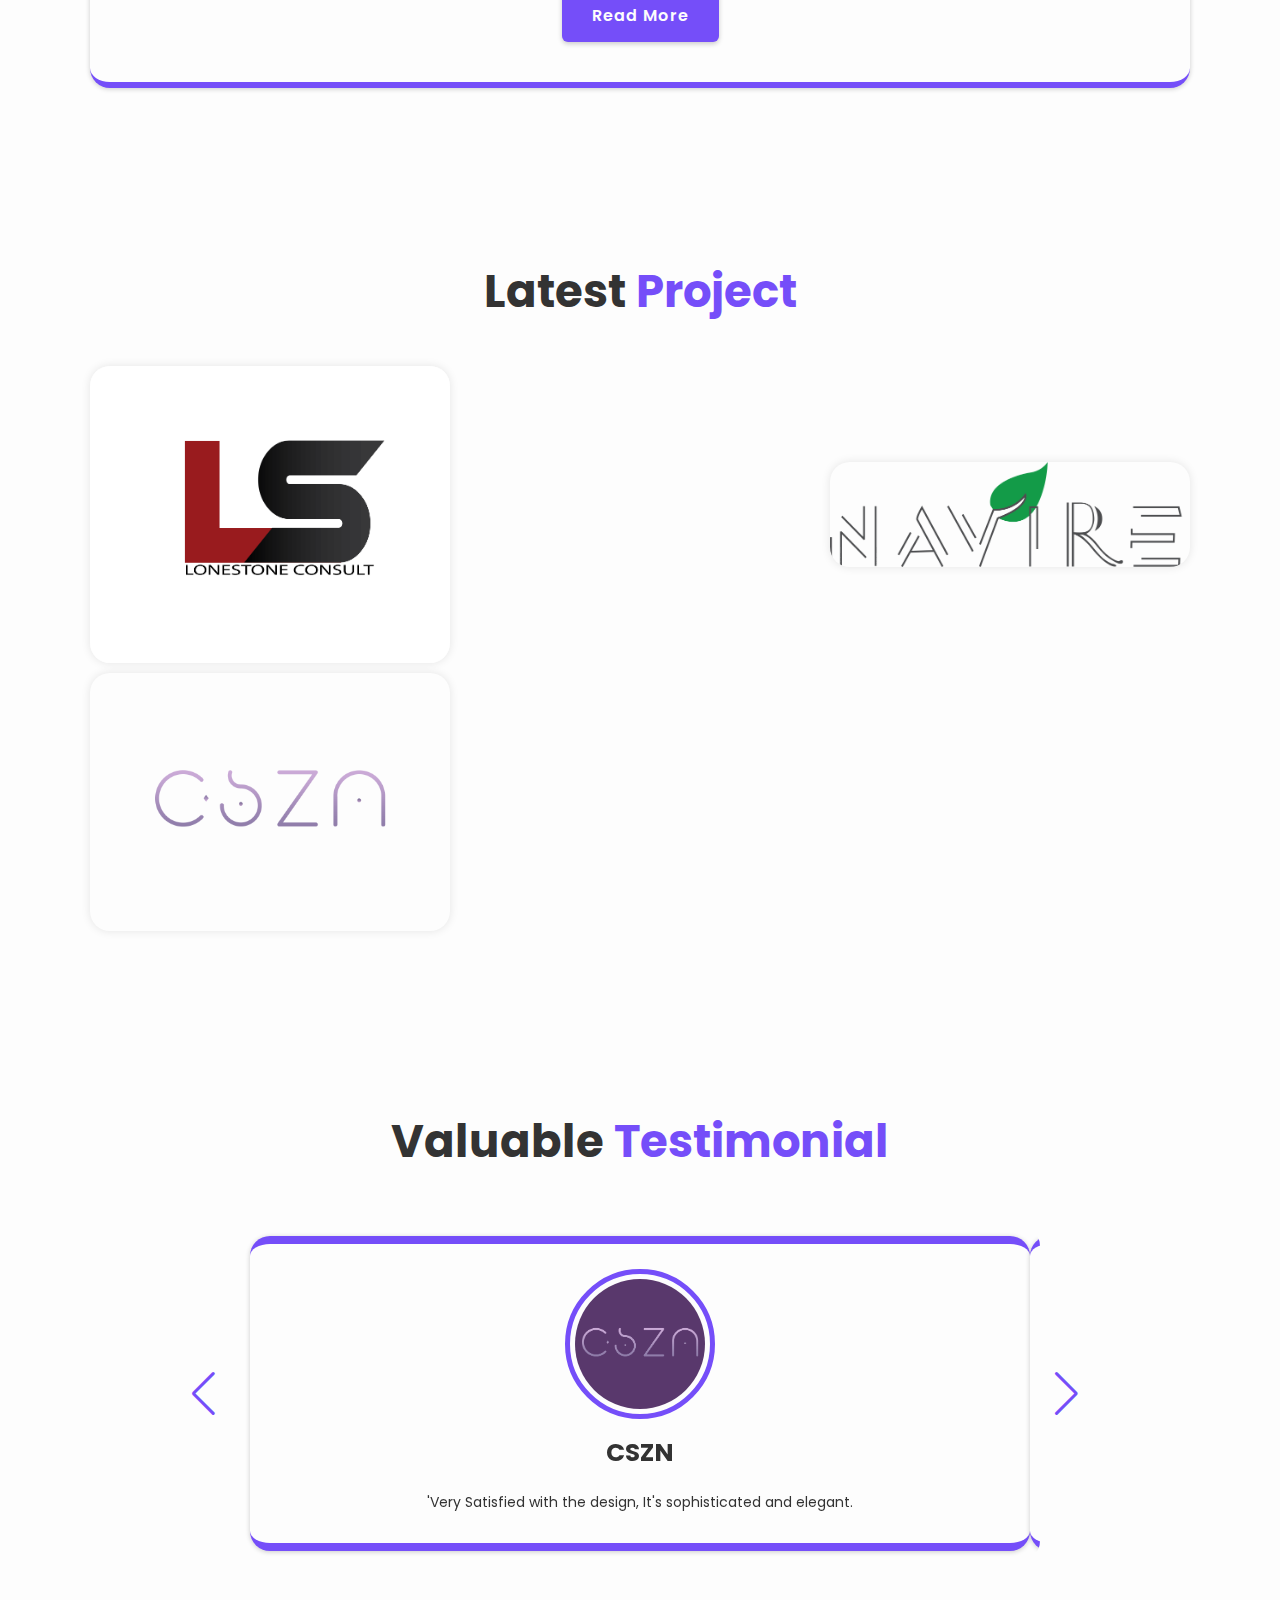
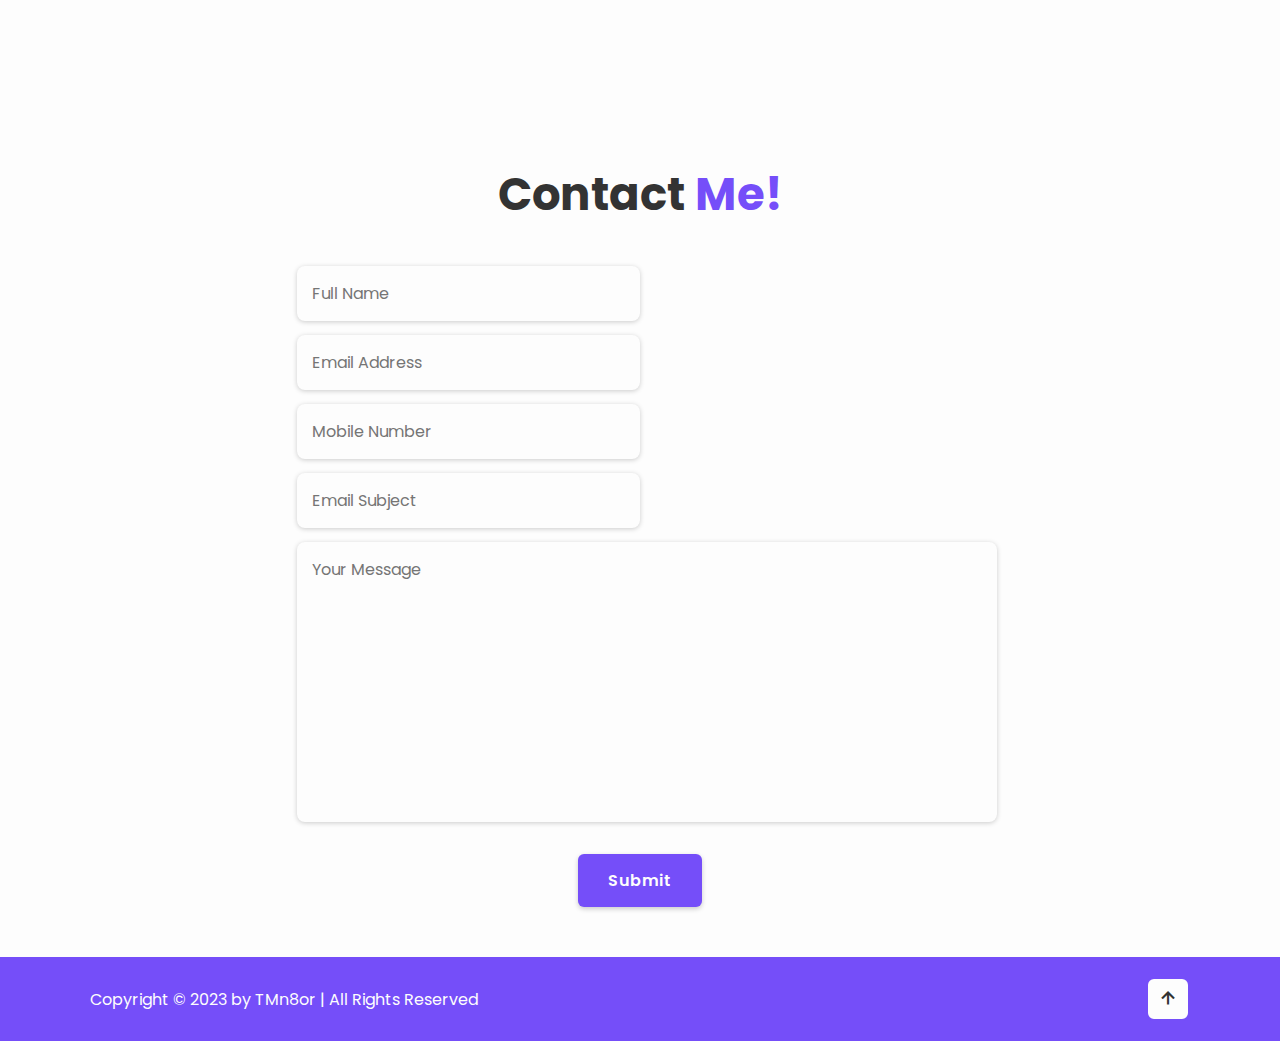
==== commit 6261ad9d: "Update index.html" ====
--- a/index.html
+++ b/index.html
@@ -9,9 +9,9 @@
 
 <link rel="stylesheet" href="https://cdn.jsdelivr.net/npm/swiper@9/swiper-bundle.min.css" />
 
-<link href='https://unpkg.com/boxicons@2.1.4/css/boxicons.min.css' rel='stylesheet'>
-
-<link rel="stylesheet" href="index.css">
+<link href='https://unpkg.com/boxicons@2.1.4/css/boxicons.min.css' rel='stylesheet'/>
+
+<link rel="stylesheet" href="index.css"/>
 </head>
 
 <body>
--- a/index.css
+++ b/index.css
@@ -1,6 +1,5 @@
-@import url('https://fonts.googleapis.com/css2?family=Poppins:wght@100;200;300;400;500;600;700;800;900&display=swap');
-
-/* General Reset */
+@import url('https://fonts.googleapis.com/css2?family=Poppins:ital,wght@0,100;0,200;0,300;0,400;0,500;0,600;0,700;0,800;0,900;1,700&display=swap');
+
 * {
     margin: 0;
     padding: 0;
@@ -13,11 +12,11 @@
 }
 
 :root {
-    --bg-color: #fdfdfd;
-    --text-color: #333;
-    --main-color: #754ef9;
-    --white-color: #fdfdfd;
-    --shadow-color: rgba(0, 0, 0, .2);
+  --bg-color: #fdfdfd;
+  --text-color: #333;
+  --main-color: #754ef9;
+  --white-color: #fdfdfd;
+  --shadow-color: rgba(0, 0, 0, .2);
 }
 
 .dark-mode {
@@ -31,23 +30,22 @@
     overflow-x: hidden;
 }
 
-body {
-    background: var(--bg-color);
-    color: var(--text-color);
-}
-
-/* Header Styles */
+body{
+   background: var(--bg-color);
+   color: var(--text-color);
+}
+
 .header {
-    position: fixed;
-    top: 0;
-    left: 0;
-    width: 100%;
-    padding: 2rem 7%;
-    background: transparent;
-    display: flex;
-    align-items: center;
-    z-index: 100;
-    transition: .5s;
+   position: fixed;
+   top: 0;
+   left: 0;
+   width: 100%;
+   padding: 2rem 7%;
+   background: transparent;
+   display: flex;
+   align-items: center;
+   z-index: 100;
+   transition: .5s;
 }
 
 .header.sticky {
@@ -80,7 +78,7 @@
 }
 
 .header.sticky .navbar a {
-    color: var(--text-color);
+    color: var(--text-color)
 }
 
 .header.sticky .navbar a.active {
@@ -88,13 +86,13 @@
 }
 
 .navbar a.active::before {
-    content: '';
-    position: absolute;
-    left: 0;
-    bottom: -6px;
-    width: 100%;
-    height: .2rem;
-    background: var(--white-color);
+   content: '';
+   position: absolute;
+   left: 0;
+   bottom: -6px;
+   width: 100%;
+   height: .2rem;
+   background: var(--white-color);
 }
 
 .header.sticky .navbar a::before {
@@ -102,19 +100,27 @@
     opacity: .7;
 }
 
-/* Icons */
-#darkMode-icon, #menu-icon {
+#darkMode-icon {
     font-size: 2.4rem;
     color: var(--text-color);
     cursor: pointer;
-}
+    padding-left: 35px;
+}
+
+.header.sticky #darkmode-icon {
+    color: var(--text-color);
+    opacity: .9 ;
+}
+
 
 #menu-icon {
     font-size: 3.6rem;
+    color: var(--text-color);
     display: none;
 }
 
-/* Sections */
+
+
 section {
     min-height: 100vh;
     padding: 10rem 7% 2rem;
@@ -125,27 +131,28 @@
     align-items: center;
 }
 
-.home .home-content {
-    max-width: 44rem;
-}
-
-.home-content h3 {
+.home .home-content{
+    max-width: 44rem;  
+}
+
+.home-content h3{
     font-size: 3.2rem;
     font-weight: 700;
-    line-height: 1.3;
-}
-
-.home-content h1 {
+    line-height: .3;
+
+}
+
+.home-content h1{
     font-size: 5.6rem;
     font-weight: 700;
     margin-bottom: .3rem;
 }
 
-.home-content p {
+.home-content p{
     font-size: 1.6rem;
 }
 
-.home-content .social-media a {
+.home-content .social-media a{
     display: inline-flex;
     justify-content: center;
     align-items: center;
@@ -165,8 +172,7 @@
     color: var(--white-color);
 }
 
-/* Button Styles */
-.btn {
+.btn{
     display: inline-block;
     padding: 1.2rem 2.8rem;
     background: var(--main-color);
@@ -186,7 +192,6 @@
     border-color: var(--main-color);
 }
 
-/* Profession Container */
 .home .profession-container {
     position: absolute;
     top: 50%;
@@ -198,7 +203,7 @@
     pointer-events: none;
 }
 
-.home .profession-container .profession-box {
+.home .profession-container .profession-box{
     position: absolute;
     top: 0;
     right: 0;
@@ -212,11 +217,25 @@
 }
 
 @keyframes professionRotate {
-    0%, 20% { transform: rotate(0deg); }
-    25%, 45% { transform: rotate(-90deg); }
-    50%, 70% { transform: rotate(-180deg); }
-    75%, 95% { transform: rotate(-270deg); }
-    100% { transform: rotate(-360deg); }
+    0%,
+    20% {
+        transform: rotate(-0deg);
+    }
+    25%,
+    45% {
+        transform: rotate(-90deg);
+    }
+    50%,
+    70% {
+        transform: rotate(-180deg);
+    }
+    75%,
+    95% {
+        transform: rotate(-270deg);
+    }
+    100% {
+        transform: rotate(-360deg);
+    }
 }
 
 .home .profession-box .profession {
@@ -232,19 +251,25 @@
     padding: 13px 0;
 }
 
-.home .profession-box .profession:nth-child(1) { margin-right: 15px; }
+.home .profession-box .profession:nth-child(1){
+    margin-right: 15px;
+}
+
 .home .profession-box .profession:nth-child(2),
-.home .profession-box .profession:nth-child(4) { padding-bottom: 20px; }
-
-.home .profession i { font-size: 3.8rem; }
-
-.home .profession h3 {
+.home .profession-box .profession:nth-child(4) {
+    padding-bottom: 20px;
+}
+.home .profession i{
+    font-size: 3.8rem;
+}
+
+.home .profession h3{
     font-size: 3.2rem;
     line-height: 1;
     font-weight: 600;
 }
 
-.home .profession-box .circle {
+.home .profession-box .circle{
     width: 560px;
     height: 560px;
     border: 3px solid var(--main-color);
@@ -277,7 +302,6 @@
     color: var(--main-color);
 }
 
-/* About Section */
 .about {
     display: flex;
     justify-content: center;
@@ -308,13 +332,12 @@
     margin: 2rem 0 3rem;
 }
 
-/* Services Section */
 .services {
     min-height: auto;
     padding-bottom: 7rem;
 }
 
-.services h2 {
+.services h2{
     margin-bottom: 5rem;
 }
 
@@ -348,10 +371,549 @@
     color: var(--main-color);
 }
 
-.services-box h3 {
+.services-box h3{
     font-size: 2.6rem;
     transition: .5s ease;
 }
 
-.services-box:hover h3 {
-    color: var
+.services-box:hover h3{
+    color: var(--main-color);
+}
+
+.services-box p{
+    font-size: 1.6rem;
+    margin: 1rem 0 3rem;
+}
+
+.portfolio {
+    padding-bottom: 10rem;
+}
+
+.portfolio h2{
+    margin-bottom: 4rem;
+}
+
+.portfolio .portfolio-container {
+    display: grid;
+    grid-template-columns: repeat(3, 1fr);
+    align-items: center;
+    gap: 10px;
+}
+
+.portfolio-container .portfolio-box {
+    position: relative;
+    display: flex;
+    border-radius: 2rem;
+    box-shadow: 0 0 1rem rgba(0, 0, 0, .1);
+    overflow: hidden;
+}
+
+ .portfolio-box img {
+    width: 100%;
+    transition: .5s ease;
+ }
+
+.portfolio-box:hover img {
+    transform: scale(1.1);
+}
+
+ .portfolio-box .portfolio-layer {
+    position: absolute;
+    bottom: 0;
+    left: 0;
+    width: 100%;
+    height: 100%;
+    background: linear-gradient(rgba(0, 0, 0, .1),var(--main-color));
+    color: var(--white-color);
+    display: flex;
+    justify-content: center;
+    align-items: center;
+    flex-direction: column;
+    text-align: center;
+    padding: 0 4rem;
+    opacity: 0;
+    transition: .5s ease;
+ }
+
+.portfolio-box:hover .portfolio-layer {
+    opacity: 1;
+}
+
+ .portfolio-layer h4 {
+    font-size: 3rem;
+ }
+
+ .portfolio-layer p {
+    font-size: 1.6rem;
+    margin: 3rem 0 1rem;
+ }
+
+ .portfolio-layer a {
+    display: inline-flex;
+    justify-content: center;
+    align-items: center;
+    width: 5rem;
+    height: 5rem;
+    background: var(--white-color);
+    border-radius: 50%;
+ }
+
+ .portfolio-layer a i {
+    font-size: 2rem;
+    color: #333;
+ }
+
+ .testimonial-container {
+    display: flex;
+    align-items: center;
+    flex-direction: column;
+    width: 100%;
+    padding: 5rem 1rem;
+ }
+
+ .testimonial-container .testimonial-wrapper {
+    position: relative;
+    max-width: 90rem;
+    width: 100%;
+    padding: 5rem;
+ }
+
+
+.testimonial-wrapper .testimonial-box {
+    padding: 1rem;
+    border-radius: 2rem;
+    overflow: hidden;
+}
+
+ .testimonial-content .testimonial-slide {
+    display: flex;
+    align-items: center;
+    flex-direction: column;
+    background: var(--bg-color);
+    border-radius: 2rem;
+    box-shadow: 0 .1rem .5rem var(--shadow-color);
+    padding: 3rem 5rem;
+    border-top: .8rem solid var(--main-color);
+    border-bottom: .8rem solid var(--main-color);
+ }
+
+ .testimonial-slide img {
+    width: 14rem;
+    height: 14rem;
+    object-fit: cover;
+    border-radius: 50%;
+    border: .5rem solid var(--bg-color);
+    outline: .5rem solid var(--main-color);
+ }
+
+ .testimonial-slide h3 {
+    font-size: 2.5rem;
+    margin: 2rem 0;
+ }
+
+ .testimonial-slide p {
+    font-size: 1.4rem;
+    text-align: center;
+ }
+
+ .testimonial-box .swiper-button-next,
+ .testimonial-box .swiper-button-prev {
+     color: var(--main-color);
+ }
+
+ .testimonial-box .swiper-button-prev {
+    right: 0;
+ }
+
+ .testimonial-box .swiper-button-prev {
+    left: 0;
+ }
+
+ .testimonial-box .swiper-pagination-bullet{
+    background: rgba(0, 0, 0, .8);
+ }
+
+ .testimonial-box .swiper-pagination-bullet-active {   background: var(--main-color);
+ }
+
+
+.contact h2 {
+    margin-bottom: 3rem;
+}
+
+.contact form {
+    max-width: 70rem;
+    margin: 1rem auto;
+    text-align: center;
+    margin-bottom: 3rem;
+}
+
+.contact form .input-box {
+    display: flex;
+    justify-content: space-between;
+    flex-wrap: wrap;
+
+}
+
+.contact form .input-box input, .contact form textarea {
+    width: 100%;
+    padding: 1.5rem;
+    font-size: 1.6rem;
+    color: var(--text-color);
+    background: var(--bg-color);
+    border-radius: .8rem;
+    margin: .7rem;
+    box-shadow: 0 .1rem .5rem var(--shadow-color);
+}
+
+.contact form .input-box input {
+    width: 49%;
+}
+
+.contact form textarea {
+    resize: none;
+}
+
+.contact form .btn {
+    margin-top: 2rem;
+    cursor: pointer;
+}
+
+footer {
+    display:flex;
+    justify-content: space-between;
+    align-items: center;
+    flex-wrap: wrap;
+    padding: 2rem 7%;
+    background: var(--main-color);
+}
+
+
+.footer-text p {
+    font-size: 1.6rem;
+    color: var(--white-color);
+}
+
+.footer-iconTop a {
+    display: inline-flex;
+    justify-content: center;
+    align-items: center;
+    padding: .8rem;
+    background: var(--white-color);
+    border-radius: .8rem;
+    border: .2rem solid var(--main-color);
+    outline: .2rem solid transparent;
+    transition: .5s ease;
+}
+
+.footer-iconTop a:hover {
+    outline-color: var(--white-color);
+}
+
+
+.footer-iconTop a i {
+    font-size: 2.4rem;
+    color: #333;
+}
+
+
+
+@media (max-width: 1200px) {
+    html {
+        font-size: 55%;
+    }
+
+    .home .portfolio-container {
+        height: 85.8rem;
+    }
+
+    .home .portfolio-container .profession-box {
+        right: -12rem;
+        height: 85.8rem;
+    }
+
+    .home .portfolio-container .overlay {
+        right: -9rem;
+    }
+}
+
+@media (max-width: 1024px) {
+    .header {
+        padding: 2rem 3%;
+    }
+
+    section {
+        padding: 10rem 3% 2rem;
+    }
+
+    .home .portfolio-container .portfolio-box {
+        right: -22rem;
+    }
+
+    .home .portfolio-container .overlay {
+        right: -15rem;
+    }
+}
+
+@media (max-width: 991px) {
+    .navbar a:nth-child(1),
+    .navbar a:nth-child(2) {
+    color: var(--main-color);
+    }
+
+    .navbar a.active::before {
+        background: var(--main-color);
+        opacity: .7;
+    }
+
+    .home .home-content {
+        max-width: 50rem;
+    }
+
+    .home .portfolio-container .portfolio-box{
+        right: -45rem;
+    }
+
+    .home .portfolio-container .overlay {
+        right: -39.5rem;
+    }
+
+    .home-img img {
+        display: none;
+    }
+
+}
+
+.services,
+.portfolio {
+    padding-bottom: 7rem;
+}
+
+.contact {
+    min-height: auto;
+}
+
+.footer {
+    padding: 2rem 3%;
+}
+
+@media (max-width: 768px) {
+    #menu-icon {
+        display: block;
+    }
+
+
+    #darkMode-icon {
+        position: absolute;
+        right: 7rem;
+        font-size: 2.6rem;
+        color: var(--text-color);
+        margin-bottom: .1rem;
+    }
+
+
+
+    .navbar {
+        position: absolute;
+        top: 100%;
+        left: 0;
+        width: 100%;
+        padding: 1rem 3%;
+        background: var(--bg-color);
+        border-top: .1rem solid rgba(0, 0, 0, .2);
+        box-shadow: 0 .5rem 1rem 0,0,0,rgba(0, 0, 0, .1);
+        display: none;
+    }
+
+    .navbar.active {
+         display: block;
+    }
+
+    .navbar a {
+        display: block;
+        font-size: 2rem;
+        margin: 3rem 0;
+        color: var(--text-color);
+    }
+
+    .navbar a:nth-child(1),
+    .navbar a:nth-child(2) {
+        color: var(--text-color);
+    }
+
+    .navbar a.active {
+        color: var(--main-color);
+    }
+
+    .navbar a::before {
+        display: none;
+    }
+
+    .home {
+        padding: 0 3% 23rem;
+        justify-content: center;
+        text-align: center;
+    }
+
+    .home-content h3 {
+        font-size: 2.6rem;
+    }
+
+    .home-content h1 {
+        font-size: 5rem;
+    }
+
+    .home-content .social-media a {
+        margin: 2.5rem .75rem 3rem;
+    }
+
+    .home .profession-container {
+        left: 0;
+        width: 100%;
+        height: 100%;
+    }
+
+    .home .profession-container .profession-box {
+        position: fixed;
+        top: 60%;
+        left: 0;
+        border-radius: 0;
+        width: 100%;
+    }
+
+    .home .profession-box .profession {
+        padding: 0 13px;
+        left: auto;
+        transform-origin: 0;
+    }
+
+    .home .profession-box .profession:nth-child(1) {
+        transform: rotate(-90deg) translate(-120px, -210px);
+    }
+
+    .home .profession-box .profession:nth-child(1) i {
+            margin-right: 0;
+    }
+
+    .home .profession-box .profession:nth-child(2) {
+        transform: rotate(0deg) translate(0, -335px);
+    }
+
+    .home .profession-box .profession:nth-child(3) {
+        transform: rotate(90deg) translate(-115px, -450px);
+    }
+
+    .home .profession-box .profession:nth-child(4) {
+        transform: rotate(180deg) translate(-220px, -335px);
+    }
+
+    .home .profession-box .circle {
+        position: fixed;
+        width: 670px;
+        height: 670px;
+        z-index: -1;
+    }
+    
+
+
+    .home .profession-container .overlay {
+        position: fixed;
+        top: 70rem;
+        left: 50%;
+        right: 0;
+        transform: rotate(90deg) translate(-50%, 50%) scaleY(3);
+        border-width: 23.9rem;
+    }
+
+    .about {
+        flex-direction: column-reverse;
+        text-align: center;
+    }
+
+    .about-content h2 {
+        text-align: center;
+    }
+
+    .about-img img {
+        width: 70vw;
+        margin-top: -2rem;
+    }
+
+    .services h2,
+    .portfolio h2 {
+        margin-bottom: 3rem;
+    }
+
+    .portfolio .portfolio-container {
+        grid-template-columns: repeat(2, 1fr);
+    }
+
+    .testimonial-container .testimonial-wrapper {
+        padding: 5rem 0;
+    }
+
+    .testimonial-content .testimonial-slide {
+        padding: 3rem 2rem;
+    }
+
+    .testimonial-box .swiper-button-next,
+    .testimonial-box .swiper-button-prev {
+        display: none;
+    }
+}
+
+@media (max-width: 617px) {
+    .portfolio .portfolio-container {
+        grid-template-columns: 1fr;
+    }
+}
+
+@media (max-width: 450px) {
+    html {
+        font-size: 50%;
+    }
+
+    #darkMode-icon {
+        right: 6rem;
+    }
+
+    .home {
+        padding: 0 3% 30rem;
+    }
+
+    .home .profession-box .profession:nth-child(1) {
+        transform: rotate(-90deg) translate(-110px, -220px);
+    }
+
+    .home .profession-box .profession:nth-child(2) {
+        transform: rotate(0deg) translate(5px, -335px);
+    }
+
+        .home .profession-box .profession:nth-child(3) {
+            transform: rotate(90deg) translate(-105px, -440px);
+        }
+
+        .home .profession-box .profession:nth-child(4) {
+            transform: rotate(180deg) translate(-210px, -335px);
+        }
+
+        .contact form .input-box input {
+            width: 100%;
+        }
+}
+
+
+@media (max-width: 365px) {
+    .about-img img {
+        width: 90vw;
+    }
+
+    .footer {
+        flex-direction: column-reverse;
+    }
+
+    .footer p {
+        text-align: center;
+        margin-top: 2rem;
+    }
+}  
